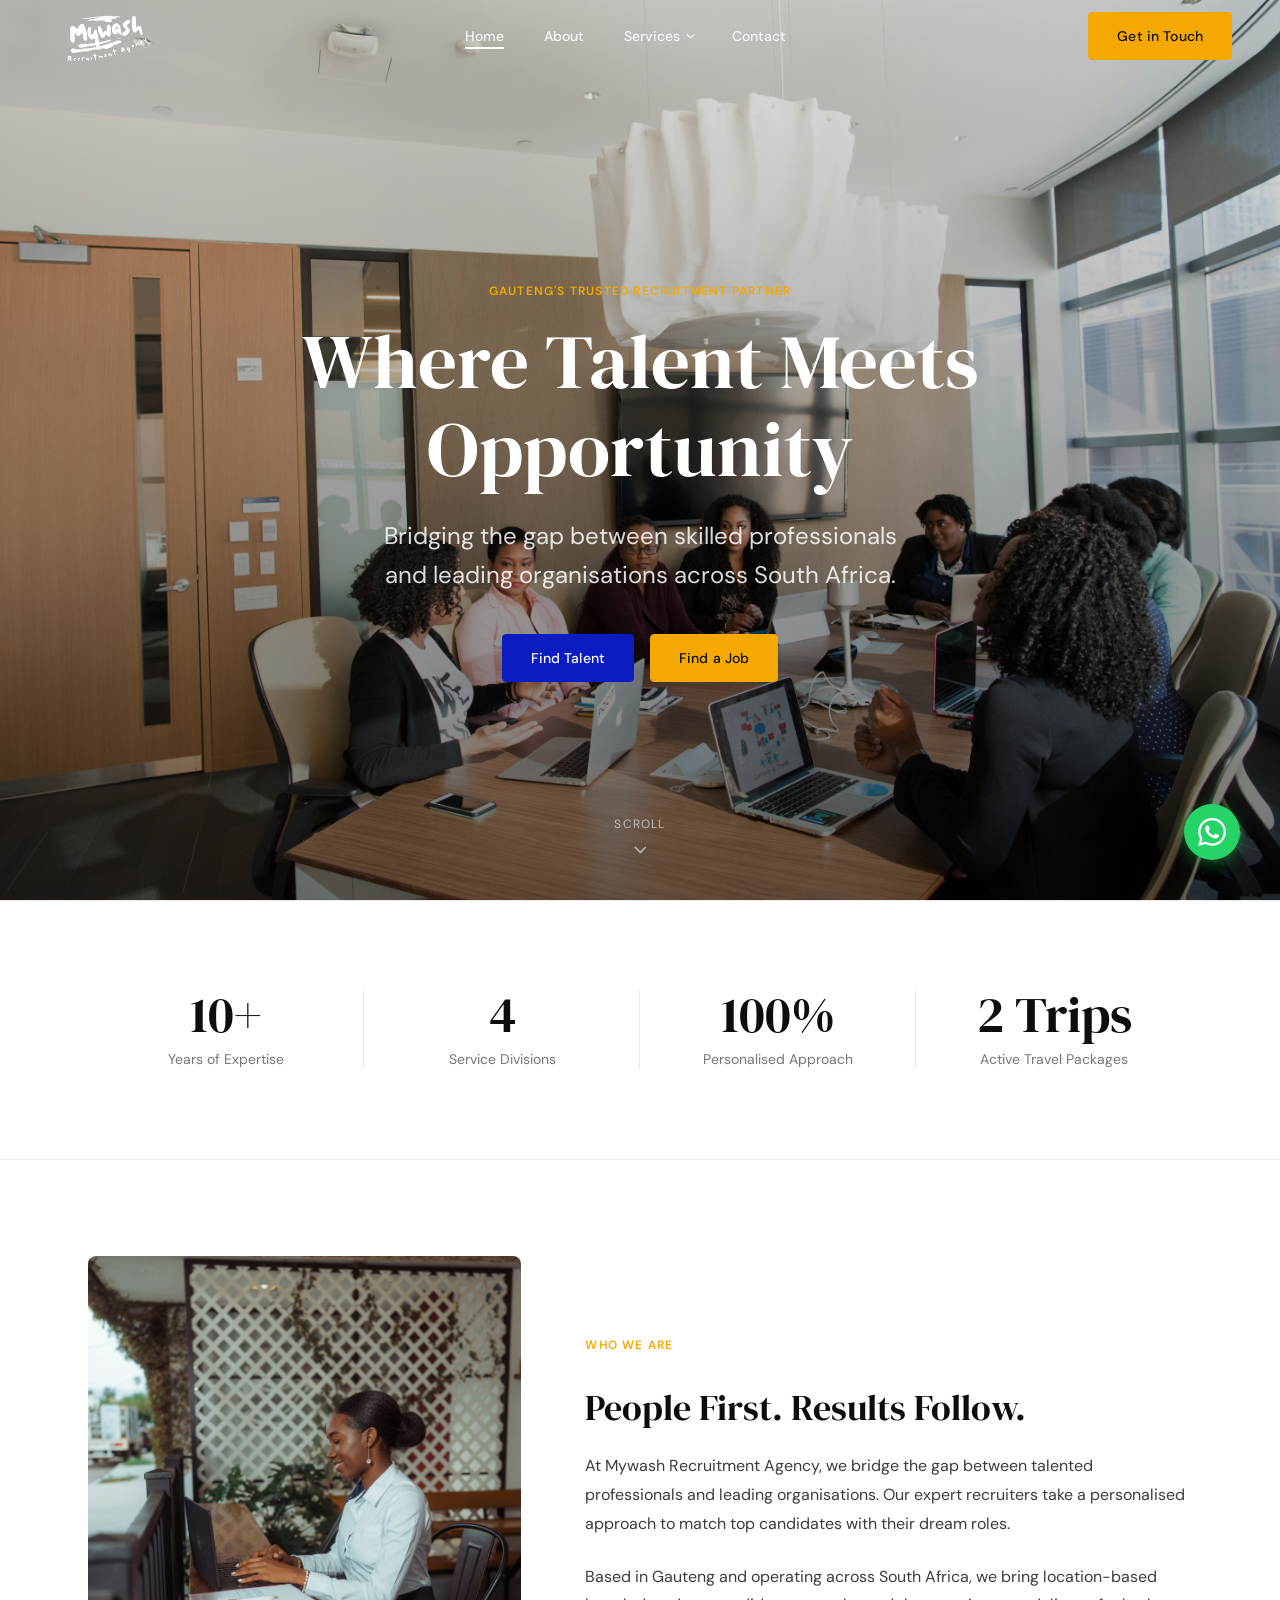
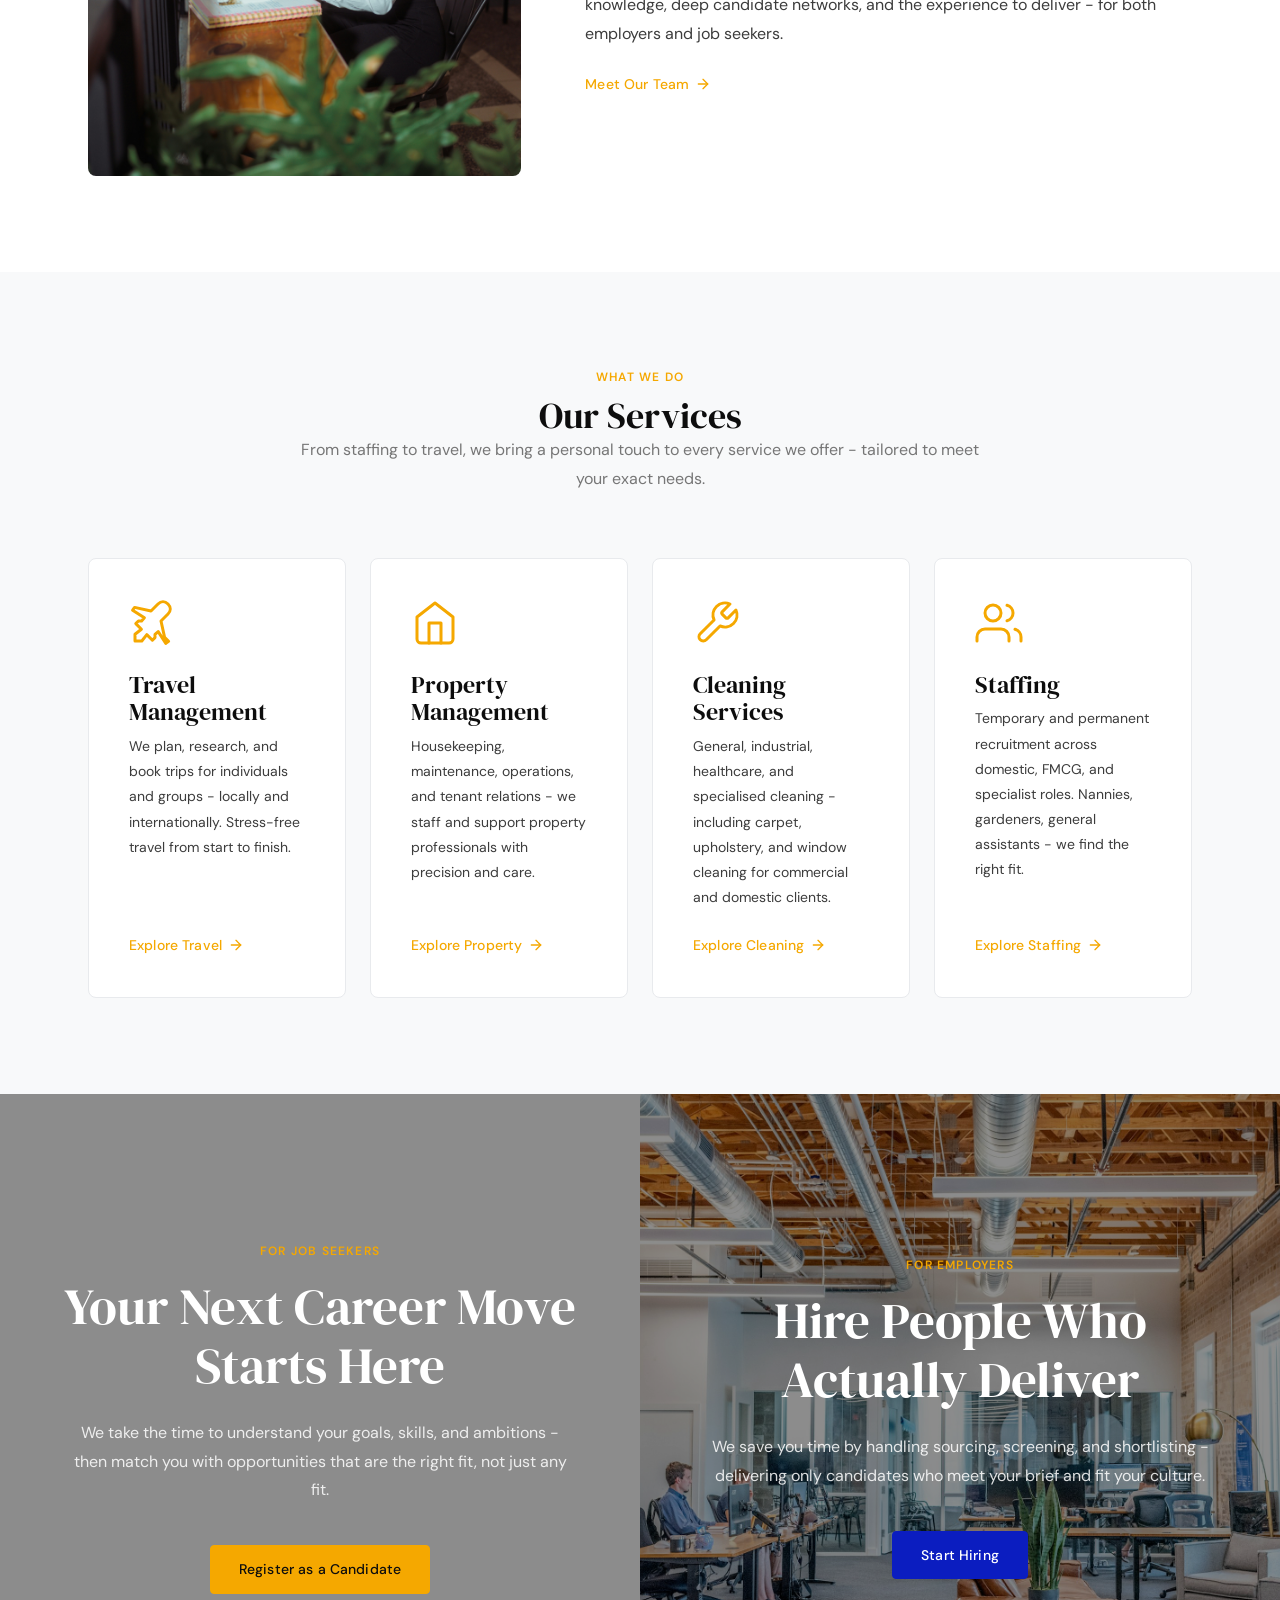
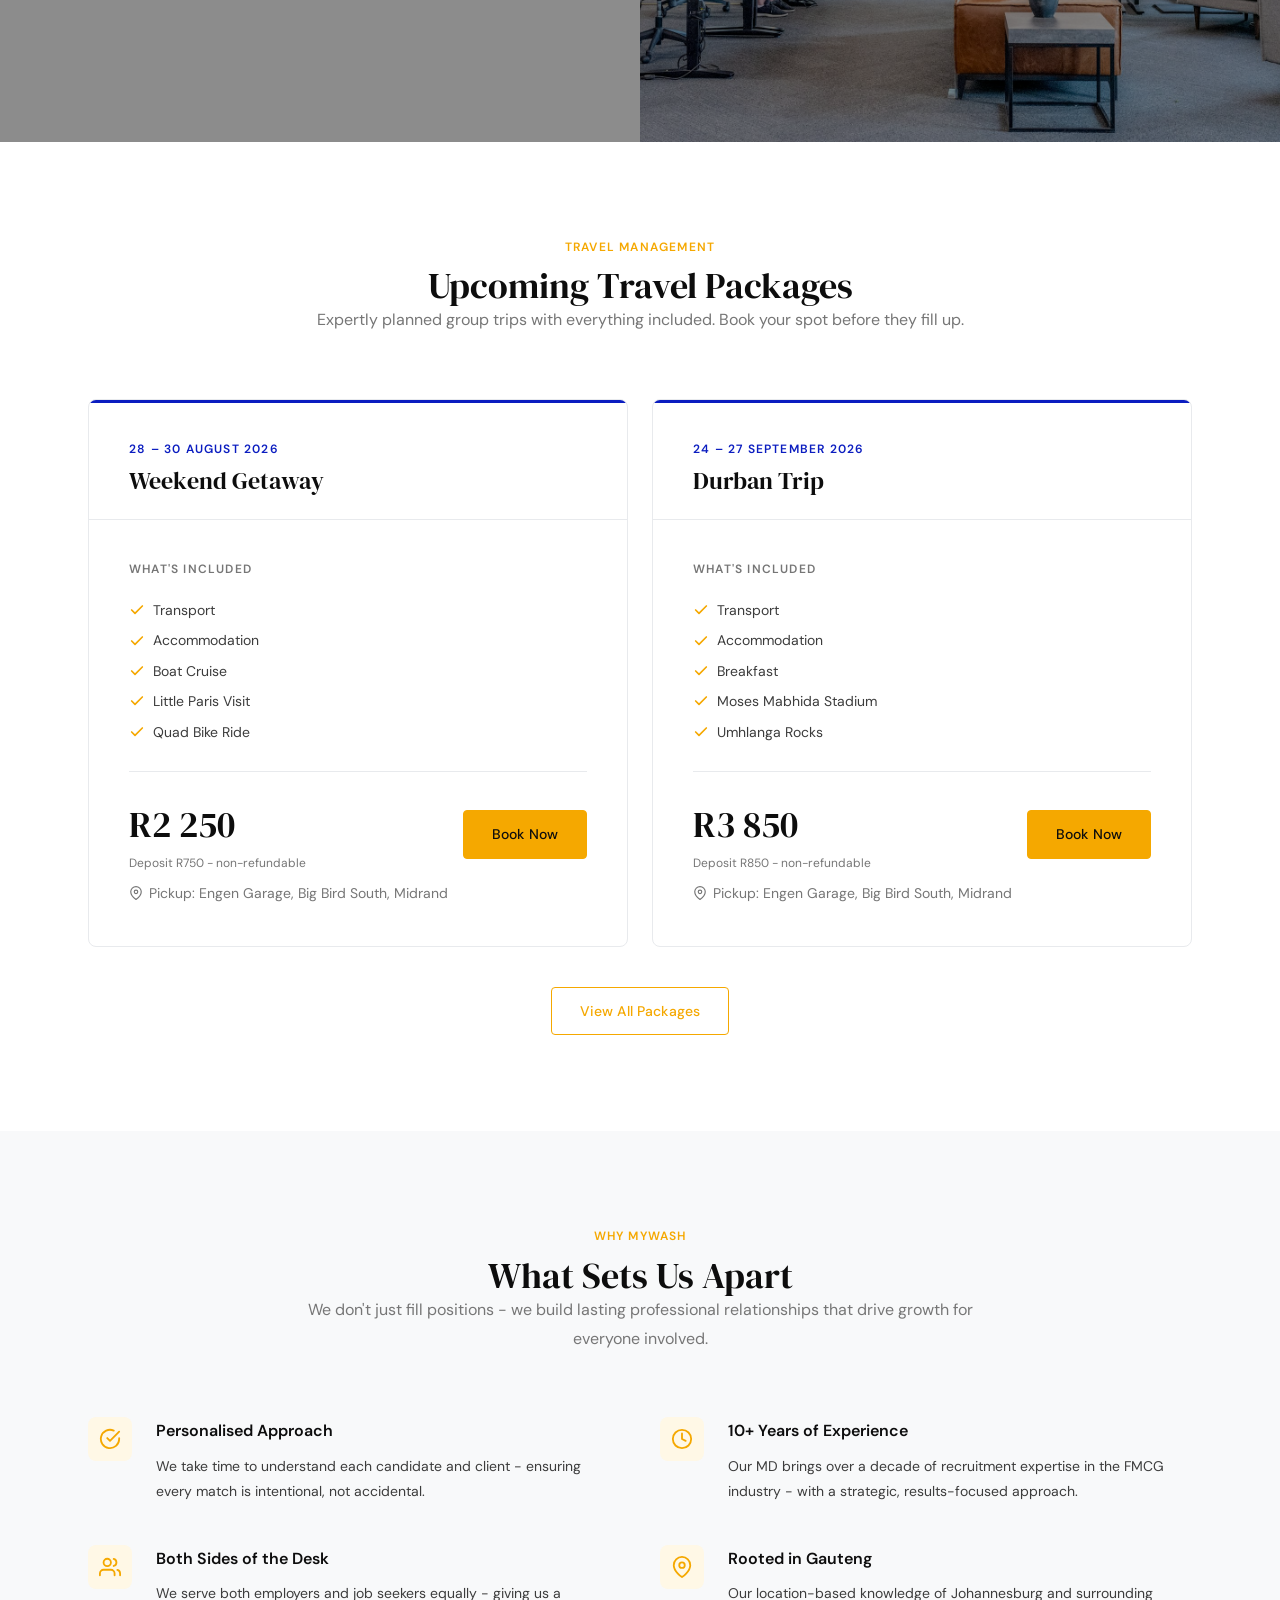
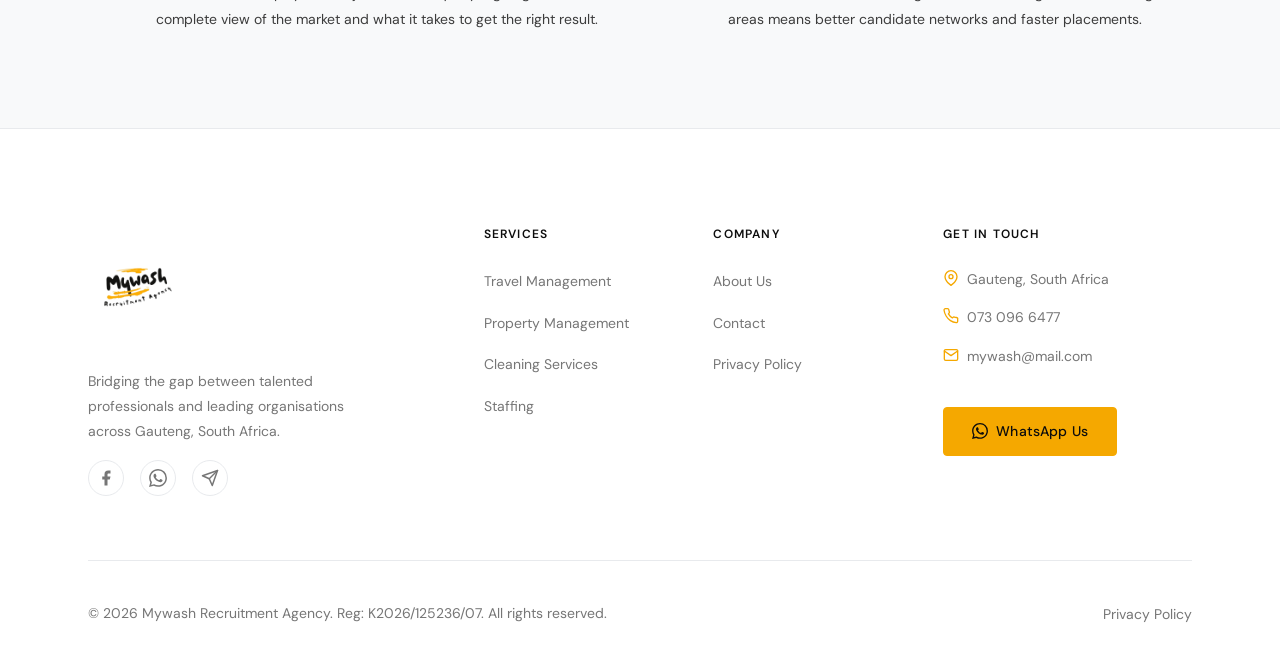
==== index.html @ 13ed420f "Implemented the selective CTA cleanup. Removed the large pre-footer cta-banner sections from:  index" ====
<!DOCTYPE html>
<html lang="en">
<head>
  <meta charset="UTF-8" />
  <meta name="viewport" content="width=device-width, initial-scale=1.0" />

  <!-- Primary SEO -->
  <title>Mywash Recruitment Agency - Staffing Specialists in Gauteng</title>
  <meta name="description" content="Mywash Recruitment Agency connects top talent with leading organisations across Gauteng. Staffing, cleaning, property management & travel services. Get in touch today." />
  <link rel="canonical" href="https://www.mywashrecruitment.co.za/" />
  <meta name="robots" content="index, follow" />

  <!-- Open Graph -->
  <meta property="og:type"         content="website" />
  <meta property="og:title"        content="Mywash Recruitment Agency - Staffing & Recruitment in Gauteng" />
  <meta property="og:description"  content="Connecting top talent with leading organisations across Gauteng. Temporary & permanent recruitment, cleaning, property management and travel services." />
  <meta property="og:url"          content="https://www.mywashrecruitment.co.za/" />
  <meta property="og:image"        content="https://www.mywashrecruitment.co.za/images/og/home-og.jpg" />
  <meta property="og:image:width"  content="1200" />
  <meta property="og:image:height" content="630" />
  <meta property="og:site_name"    content="Mywash Recruitment Agency" />

  <!-- Twitter/X Card -->
  <meta name="twitter:card"        content="summary_large_image" />
  <meta name="twitter:title"       content="Mywash Recruitment Agency - Staffing & Recruitment in Gauteng" />
  <meta name="twitter:description" content="Connecting top talent with leading organisations across Gauteng." />
  <meta name="twitter:image"       content="https://www.mywashrecruitment.co.za/images/og/home-og.jpg" />

  <!-- Preconnect -->
  <link rel="preconnect" href="https://fonts.googleapis.com" />
  <link rel="preconnect" href="https://fonts.gstatic.com" crossorigin />

  <!-- Fonts -->
  <link href="https://fonts.googleapis.com/css2?family=DM+Serif+Display&family=DM+Sans:wght@400;500;600&display=swap" rel="stylesheet" />

  <!-- Favicon -->
  <link rel="icon" type="image/png" href="/images/logo.png" />
  <link rel="apple-touch-icon" href="/images/logo.png" sizes="180x180" />
  <link rel="manifest" href="/site.webmanifest" />
  <meta name="theme-color" content="#F5A800" />

  <!-- Structured Data: Organization -->
  <script type="application/ld+json">
  {
    "@context": "https://schema.org",
    "@type": "Organization",
    "name": "Mywash Recruitment Agency",
    "url": "https://www.mywashrecruitment.co.za",
    "logo": "https://www.mywashrecruitment.co.za/images/logo.png",
    "description": "Mywash Recruitment Agency bridges the gap between talented professionals and leading organisations in Gauteng, South Africa.",
    "address": {
      "@type": "PostalAddress",
      "addressRegion": "Gauteng",
      "addressCountry": "ZA"
    },
    "contactPoint": {
      "@type": "ContactPoint",
      "contactType": "customer service",
      "telephone": "+27730966477",
      "email": "mywash@mail.com",
      "availableLanguage": "English"
    },
    "areaServed": "Gauteng, South Africa",
    "foundingDate": "2026",
    "registration": "K2026/125236/07"
  }
  </script>

  <!-- Structured Data: WebSite -->
  <script type="application/ld+json">
  {
    "@context": "https://schema.org",
    "@type": "WebSite",
    "name": "Mywash Recruitment Agency",
    "url": "https://www.mywashrecruitment.co.za"
  }
  </script>

  <!-- Stylesheet -->
  <link rel="preload" as="image" href="/images/main_hero.jpg" fetchpriority="high" />
  <link rel="stylesheet" href="/css/main.css" />
</head>

<body>

  <!-- Skip link -->
  <a href="#main-content" class="skip-link">Skip to main content</a>

  <!-- ═══════════════════════════════════════════════════════════
       NAVIGATION
  ═══════════════════════════════════════════════════════════ -->
  <header>
    <nav class="nav nav--transparent" aria-label="Main navigation">
      <div class="nav__inner">

        <!-- Logo -->
        <a href="/" class="nav__logo" aria-label="Mywash Recruitment Agency - Home">
          <img
            src="/images/logo.png"
            alt="Mywash Recruitment Agency logo"
            class="nav__logo-img"
            width="382" height="120"
          />
        </a>

        <!-- Desktop links -->
        <ul class="nav__links" role="list">
          <li><a href="/" class="nav__link is-active">Home</a></li>
          <li><a href="/about.html" class="nav__link">About</a></li>
          <li class="nav__dropdown">
            <a href="#services" class="nav__link" aria-haspopup="true">Services</a>
            <ul class="nav__dropdown-menu" role="list">
              <li><a href="/services/travel-management.html" class="nav__dropdown-item">Travel Management</a></li>
              <li><a href="/services/property-management.html" class="nav__dropdown-item">Property Management</a></li>
              <li><a href="/services/cleaning-services.html" class="nav__dropdown-item">Cleaning Services</a></li>
              <li><a href="/services/staffing.html" class="nav__dropdown-item">Staffing</a></li>
            </ul>
          </li>
          <li><a href="/contact.html" class="nav__link">Contact</a></li>
        </ul>

        <!-- Desktop CTA -->
        <a href="/contact.html" class="btn btn--primary nav__cta">Get in Touch</a>

        <!-- Hamburger -->
        <button type="button" class="nav__hamburger" aria-label="Open menu" aria-expanded="false" aria-controls="mobile-drawer">
          <span class="nav__hamburger-line"></span>
          <span class="nav__hamburger-line"></span>
          <span class="nav__hamburger-line"></span>
        </button>
      </div>
    </nav>

    <!-- Mobile drawer -->
    <div class="nav__drawer" id="mobile-drawer" role="dialog" aria-label="Mobile navigation" aria-modal="true">
      <button type="button" class="nav__drawer-close" aria-label="Close menu">
        <svg width="24" height="24" viewBox="0 0 24 24" fill="none" stroke="currentColor" stroke-width="2" stroke-linecap="round" stroke-linejoin="round" aria-hidden="true"><line x1="18" y1="6" x2="6" y2="18"/><line x1="6" y1="6" x2="18" y2="18"/></svg>
      </button>
      <nav aria-label="Mobile navigation">
        <ul class="nav__drawer-links" role="list">
          <li><a href="/" class="nav__drawer-link">Home</a></li>
          <li><a href="/about.html" class="nav__drawer-link">About</a></li>
          <li>
            <span class="nav__drawer-sublabel">Services</span>
            <a href="/services/travel-management.html" class="nav__drawer-sublink">Travel Management</a>
            <a href="/services/property-management.html" class="nav__drawer-sublink">Property Management</a>
            <a href="/services/cleaning-services.html" class="nav__drawer-sublink">Cleaning Services</a>
            <a href="/services/staffing.html" class="nav__drawer-sublink">Staffing</a>
          </li>
          <li><a href="/contact.html" class="nav__drawer-link">Contact</a></li>
        </ul>
      </nav>
      <div class="nav__drawer-cta">
        <a href="/contact.html" class="btn btn--primary">Get in Touch</a>
      </div>
    </div>
    <div class="nav__overlay" aria-hidden="true"></div>
  </header>

  <main id="main-content">

    <!-- ═══════════════════════════════════════════════════════════
         HERO
    ═══════════════════════════════════════════════════════════ -->
    <section class="hero" aria-label="Hero">
      <div class="hero__bg" style="background-image: url('/images/main_hero.jpg');" role="img" aria-label="Professionals working together in a modern office environment"></div>
      <div class="hero__content">
        <span class="label hero__label">Gauteng's Trusted Recruitment Partner</span>
        <h1 class="hero__title">Where Talent Meets Opportunity</h1>
        <p class="hero__sub">Bridging the gap between skilled professionals and leading organisations across South Africa.</p>
        <div class="hero__ctas">
          <a href="/contact.html" class="btn btn--employer">Find Talent</a>
          <a href="/contact.html" class="btn btn--primary">Find a Job</a>
        </div>
      </div>
      <div class="hero__scroll" aria-hidden="true">
        <span>Scroll</span>
        <svg class="hero__scroll-icon" width="20" height="20" viewBox="0 0 24 24" fill="none" stroke="currentColor" stroke-width="2" stroke-linecap="round" stroke-linejoin="round"><polyline points="6 9 12 15 18 9"/></svg>
      </div>
    </section>

    <!-- ═══════════════════════════════════════════════════════════
         STATS BAR
    ═══════════════════════════════════════════════════════════ -->
    <section class="stats" aria-label="Our impact in numbers">
      <div class="container">
        <div class="stats__grid">
          <div class="stats__item reveal">
            <span class="stats__number">
              <span class="stat-count" data-target="10" data-suffix="+">0</span>
            </span>
            <span class="stats__label">Years of Expertise</span>
          </div>
          <div class="stats__item reveal">
            <span class="stats__number">
              <span class="stat-count" data-target="4">0</span>
            </span>
            <span class="stats__label">Service Divisions</span>
          </div>
          <div class="stats__item reveal">
            <span class="stats__number">
              <span class="stat-count" data-target="100" data-suffix="%">0</span>
            </span>
            <span class="stats__label">Personalised Approach</span>
          </div>
          <div class="stats__item reveal">
            <span class="stats__number">
              <span class="stat-count" data-target="2" data-suffix=" Trips">0</span>
            </span>
            <span class="stats__label">Active Travel Packages</span>
          </div>
        </div>
      </div>
    </section>

    <!-- ═══════════════════════════════════════════════════════════
         ABOUT TEASER
    ═══════════════════════════════════════════════════════════ -->
    <section class="section-pad" aria-labelledby="about-teaser-heading">
      <div class="container">
        <div class="two-col">
          <div class="two-col__media reveal">
            <img
              src="/images/who_we_are.jpg"
              alt="Recruitment professional reviewing candidate profiles at a desk"
              width="800"
              height="520"
              loading="lazy"
              decoding="async"
            />
          </div>
          <div class="two-col__content reveal">
            <span class="label">Who We Are</span>
            <h2 id="about-teaser-heading">People First. Results Follow.</h2>
            <p>At Mywash Recruitment Agency, we bridge the gap between talented professionals and leading organisations. Our expert recruiters take a personalised approach to match top candidates with their dream roles.</p>
            <p>Based in Gauteng and operating across South Africa, we bring location-based knowledge, deep candidate networks, and the experience to deliver - for both employers and job seekers.</p>
            <a href="/about.html" class="btn btn--text">
              Meet Our Team
              <svg class="btn__arrow" width="16" height="16" viewBox="0 0 24 24" fill="none" stroke="currentColor" stroke-width="2" stroke-linecap="round" stroke-linejoin="round" aria-hidden="true"><line x1="5" y1="12" x2="19" y2="12"/><polyline points="12 5 19 12 12 19"/></svg>
            </a>
          </div>
        </div>
      </div>
    </section>

    <!-- ═══════════════════════════════════════════════════════════
         SERVICES
    ═══════════════════════════════════════════════════════════ -->
    <section class="section-pad bg-surface" id="services" aria-labelledby="services-heading">
      <div class="container">
        <header class="section-header reveal">
          <span class="label">What We Do</span>
          <h2 id="services-heading">Our Services</h2>
          <p class="section-header__subtitle">From staffing to travel, we bring a personal touch to every service we offer - tailored to meet your exact needs.</p>
        </header>

        <div class="services__grid reveal-stagger">

          <!-- Travel Management -->
          <article class="service-card reveal">
            <div class="service-card__icon" aria-hidden="true">
              <svg width="48" height="48" viewBox="0 0 24 24" fill="none" stroke="currentColor" stroke-width="1.5" stroke-linecap="round" stroke-linejoin="round"><path d="M17.8 19.2 16 11l3.5-3.5C21 6 21 4 19.5 2.5c-1.5-1.5-3.5-1.5-5 0L11 6 2.8 4.2l-1 1.4L7.7 9.4 6.3 11 4.7 11l-1.3 1.3 2.8 2.8L3 17.6V21h3.4l2.5-3.2 2.8 2.8L13 19.3 13 17.7l1.6-1.4 3.8 5.9 1.4-1z"/></svg>
            </div>
            <h3 class="service-card__title">Travel Management</h3>
            <p class="service-card__text">We plan, research, and book trips for individuals and groups - locally and internationally. Stress-free travel from start to finish.</p>
            <a href="/services/travel-management.html" class="btn btn--text">
              Explore Travel
              <svg class="btn__arrow" width="16" height="16" viewBox="0 0 24 24" fill="none" stroke="currentColor" stroke-width="2" stroke-linecap="round" stroke-linejoin="round" aria-hidden="true"><line x1="5" y1="12" x2="19" y2="12"/><polyline points="12 5 19 12 12 19"/></svg>
            </a>
          </article>

          <!-- Property Management -->
          <article class="service-card reveal">
            <div class="service-card__icon" aria-hidden="true">
              <svg width="48" height="48" viewBox="0 0 24 24" fill="none" stroke="currentColor" stroke-width="1.5" stroke-linecap="round" stroke-linejoin="round"><path d="M3 9l9-7 9 7v11a2 2 0 0 1-2 2H5a2 2 0 0 1-2-2z"/><polyline points="9 22 9 12 15 12 15 22"/></svg>
            </div>
            <h3 class="service-card__title">Property Management</h3>
            <p class="service-card__text">Housekeeping, maintenance, operations, and tenant relations - we staff and support property professionals with precision and care.</p>
            <a href="/services/property-management.html" class="btn btn--text">
              Explore Property
              <svg class="btn__arrow" width="16" height="16" viewBox="0 0 24 24" fill="none" stroke="currentColor" stroke-width="2" stroke-linecap="round" stroke-linejoin="round" aria-hidden="true"><line x1="5" y1="12" x2="19" y2="12"/><polyline points="12 5 19 12 12 19"/></svg>
            </a>
          </article>

          <!-- Cleaning Services -->
          <article class="service-card reveal">
            <div class="service-card__icon" aria-hidden="true">
              <svg width="48" height="48" viewBox="0 0 24 24" fill="none" stroke="currentColor" stroke-width="1.5" stroke-linecap="round" stroke-linejoin="round"><path d="M14.7 6.3a1 1 0 0 0 0 1.4l1.6 1.6a1 1 0 0 0 1.4 0l3.77-3.77a6 6 0 0 1-7.94 7.94l-6.91 6.91a2.12 2.12 0 0 1-3-3l6.91-6.91a6 6 0 0 1 7.94-7.94l-3.76 3.76z"/></svg>
            </div>
            <h3 class="service-card__title">Cleaning Services</h3>
            <p class="service-card__text">General, industrial, healthcare, and specialised cleaning - including carpet, upholstery, and window cleaning for commercial and domestic clients.</p>
            <a href="/services/cleaning-services.html" class="btn btn--text">
              Explore Cleaning
              <svg class="btn__arrow" width="16" height="16" viewBox="0 0 24 24" fill="none" stroke="currentColor" stroke-width="2" stroke-linecap="round" stroke-linejoin="round" aria-hidden="true"><line x1="5" y1="12" x2="19" y2="12"/><polyline points="12 5 19 12 12 19"/></svg>
            </a>
          </article>

          <!-- Staffing -->
          <article class="service-card reveal">
            <div class="service-card__icon" aria-hidden="true">
              <svg width="48" height="48" viewBox="0 0 24 24" fill="none" stroke="currentColor" stroke-width="1.5" stroke-linecap="round" stroke-linejoin="round"><path d="M17 21v-2a4 4 0 0 0-4-4H5a4 4 0 0 0-4 4v2"/><circle cx="9" cy="7" r="4"/><path d="M23 21v-2a4 4 0 0 0-3-3.87"/><path d="M16 3.13a4 4 0 0 1 0 7.75"/></svg>
            </div>
            <h3 class="service-card__title">Staffing</h3>
            <p class="service-card__text">Temporary and permanent recruitment across domestic, FMCG, and specialist roles. Nannies, gardeners, general assistants - we find the right fit.</p>
            <a href="/services/staffing.html" class="btn btn--text">
              Explore Staffing
              <svg class="btn__arrow" width="16" height="16" viewBox="0 0 24 24" fill="none" stroke="currentColor" stroke-width="2" stroke-linecap="round" stroke-linejoin="round" aria-hidden="true"><line x1="5" y1="12" x2="19" y2="12"/><polyline points="12 5 19 12 12 19"/></svg>
            </a>
          </article>

        </div>
      </div>
    </section>

    <!-- ═══════════════════════════════════════════════════════════
         PHOTO PANEL - For Candidates / For Clients
    ═══════════════════════════════════════════════════════════ -->
    <div class="photo-stack photo-stack--split" role="group" aria-label="Who we serve">

      <!-- Panel 1: For Candidates -->
      <section
        class="photo-panel"
        style="--panel-bg: url('/images/candidate_cta.jpg');"
        aria-labelledby="candidates-heading"
      >
        <div class="photo-panel__content">
          <span class="label photo-panel__label">For Job Seekers</span>
          <h2 id="candidates-heading" class="photo-panel__title">Your Next Career Move Starts Here</h2>
          <p class="photo-panel__text">We take the time to understand your goals, skills, and ambitions - then match you with opportunities that are the right fit, not just any fit.</p>
          <a href="/contact.html" class="btn btn--primary">Register as a Candidate</a>
        </div>
      </section>

      <!-- Panel 2: For Clients -->
      <section
        class="photo-panel"
        style="--panel-bg: url('/images/employer_cta.jpg');"
        aria-labelledby="clients-heading"
      >
        <div class="photo-panel__content">
          <span class="label photo-panel__label">For Employers</span>
          <h2 id="clients-heading" class="photo-panel__title">Hire People Who Actually Deliver</h2>
          <p class="photo-panel__text">We save you time by handling sourcing, screening, and shortlisting - delivering only candidates who meet your brief and fit your culture.</p>
          <a href="/contact.html" class="btn btn--employer">Start Hiring</a>
        </div>
      </section>

    </div>

    <!-- ═══════════════════════════════════════════════════════════
         TRAVEL PACKAGES TEASER
    ═══════════════════════════════════════════════════════════ -->
    <section class="section-pad" aria-labelledby="packages-heading">
      <div class="container">
        <header class="section-header reveal">
          <span class="label">Travel Management</span>
          <h2 id="packages-heading">Upcoming Travel Packages</h2>
          <p class="section-header__subtitle">Expertly planned group trips with everything included. Book your spot before they fill up.</p>
        </header>

        <div class="packages__grid">

          <!-- Package 1: Weekend Getaway -->
          <article class="package-card reveal">
            <div class="package-card__header">
              <span class="package-card__date">28 – 30 August 2026</span>
              <h3 class="package-card__title">Weekend Getaway</h3>
            </div>
            <div class="package-card__body">
              <div class="package-card__includes">
                <span class="package-card__includes-label">What's Included</span>
                <ul role="list">
                  <li class="package-card__item">
                    <svg class="package-card__item-icon" viewBox="0 0 24 24" fill="none" stroke="currentColor" stroke-width="2.5" stroke-linecap="round" stroke-linejoin="round" aria-hidden="true"><polyline points="20 6 9 17 4 12"/></svg>
                    Transport
                  </li>
                  <li class="package-card__item">
                    <svg class="package-card__item-icon" viewBox="0 0 24 24" fill="none" stroke="currentColor" stroke-width="2.5" stroke-linecap="round" stroke-linejoin="round" aria-hidden="true"><polyline points="20 6 9 17 4 12"/></svg>
                    Accommodation
                  </li>
                  <li class="package-card__item">
                    <svg class="package-card__item-icon" viewBox="0 0 24 24" fill="none" stroke="currentColor" stroke-width="2.5" stroke-linecap="round" stroke-linejoin="round" aria-hidden="true"><polyline points="20 6 9 17 4 12"/></svg>
                    Boat Cruise
                  </li>
                  <li class="package-card__item">
                    <svg class="package-card__item-icon" viewBox="0 0 24 24" fill="none" stroke="currentColor" stroke-width="2.5" stroke-linecap="round" stroke-linejoin="round" aria-hidden="true"><polyline points="20 6 9 17 4 12"/></svg>
                    Little Paris Visit
                  </li>
                  <li class="package-card__item">
                    <svg class="package-card__item-icon" viewBox="0 0 24 24" fill="none" stroke="currentColor" stroke-width="2.5" stroke-linecap="round" stroke-linejoin="round" aria-hidden="true"><polyline points="20 6 9 17 4 12"/></svg>
                    Quad Bike Ride
                  </li>
                </ul>
              </div>
              <div class="package-card__footer">
                <div>
                  <span class="package-card__price">R2 250</span>
                  <span class="package-card__deposit">Deposit R750 - non-refundable</span>
                </div>
                <a href="https://wa.me/27730966477?text=Hi%20Mywash%2C%20I%27d%20like%20to%20book%20the%20Weekend%20Getaway%20package%20(28-30%20Aug%202026)" class="btn btn--primary" target="_blank" rel="noopener noreferrer">Book Now</a>
              </div>
              <p class="package-card__pickup">
                <svg width="14" height="14" viewBox="0 0 24 24" fill="none" stroke="currentColor" stroke-width="2" stroke-linecap="round" stroke-linejoin="round" aria-hidden="true"><path d="M21 10c0 7-9 13-9 13s-9-6-9-13a9 9 0 0 1 18 0z"/><circle cx="12" cy="10" r="3"/></svg>
                Pickup: Engen Garage, Big Bird South, Midrand
              </p>
            </div>
          </article>

          <!-- Package 2: Durban Trip -->
          <article class="package-card reveal">
            <div class="package-card__header">
              <span class="package-card__date">24 – 27 September 2026</span>
              <h3 class="package-card__title">Durban Trip</h3>
            </div>
            <div class="package-card__body">
              <div class="package-card__includes">
                <span class="package-card__includes-label">What's Included</span>
                <ul role="list">
                  <li class="package-card__item">
                    <svg class="package-card__item-icon" viewBox="0 0 24 24" fill="none" stroke="currentColor" stroke-width="2.5" stroke-linecap="round" stroke-linejoin="round" aria-hidden="true"><polyline points="20 6 9 17 4 12"/></svg>
                    Transport
                  </li>
                  <li class="package-card__item">
                    <svg class="package-card__item-icon" viewBox="0 0 24 24" fill="none" stroke="currentColor" stroke-width="2.5" stroke-linecap="round" stroke-linejoin="round" aria-hidden="true"><polyline points="20 6 9 17 4 12"/></svg>
                    Accommodation
                  </li>
                  <li class="package-card__item">
                    <svg class="package-card__item-icon" viewBox="0 0 24 24" fill="none" stroke="currentColor" stroke-width="2.5" stroke-linecap="round" stroke-linejoin="round" aria-hidden="true"><polyline points="20 6 9 17 4 12"/></svg>
                    Breakfast
                  </li>
                  <li class="package-card__item">
                    <svg class="package-card__item-icon" viewBox="0 0 24 24" fill="none" stroke="currentColor" stroke-width="2.5" stroke-linecap="round" stroke-linejoin="round" aria-hidden="true"><polyline points="20 6 9 17 4 12"/></svg>
                    Moses Mabhida Stadium
                  </li>
                  <li class="package-card__item">
                    <svg class="package-card__item-icon" viewBox="0 0 24 24" fill="none" stroke="currentColor" stroke-width="2.5" stroke-linecap="round" stroke-linejoin="round" aria-hidden="true"><polyline points="20 6 9 17 4 12"/></svg>
                    Umhlanga Rocks
                  </li>
                </ul>
              </div>
              <div class="package-card__footer">
                <div>
                  <span class="package-card__price">R3 850</span>
                  <span class="package-card__deposit">Deposit R850 - non-refundable</span>
                </div>
                <a href="https://wa.me/27730966477?text=Hi%20Mywash%2C%20I%27d%20like%20to%20book%20the%20Durban%20Trip%20package%20(24-27%20Sep%202026)" class="btn btn--primary" target="_blank" rel="noopener noreferrer">Book Now</a>
              </div>
              <p class="package-card__pickup">
                <svg width="14" height="14" viewBox="0 0 24 24" fill="none" stroke="currentColor" stroke-width="2" stroke-linecap="round" stroke-linejoin="round" aria-hidden="true"><path d="M21 10c0 7-9 13-9 13s-9-6-9-13a9 9 0 0 1 18 0z"/><circle cx="12" cy="10" r="3"/></svg>
                Pickup: Engen Garage, Big Bird South, Midrand
              </p>
            </div>
          </article>

        </div>

        <div class="section-footer reveal">
          <a href="/services/travel-management.html" class="btn btn--ghost">View All Packages</a>
        </div>
      </div>
    </section>

    <!-- ═══════════════════════════════════════════════════════════
         WHY CHOOSE US
    ═══════════════════════════════════════════════════════════ -->
    <section class="section-pad bg-surface" aria-labelledby="why-heading">
      <div class="container">
        <header class="section-header reveal">
          <span class="label">Why Mywash</span>
          <h2 id="why-heading">What Sets Us Apart</h2>
          <p class="section-header__subtitle">We don't just fill positions - we build lasting professional relationships that drive growth for everyone involved.</p>
        </header>

        <div class="values__grid">
          <div class="value-item reveal">
            <div class="value-item__icon" aria-hidden="true">
              <svg width="22" height="22" viewBox="0 0 24 24" fill="none" stroke="currentColor" stroke-width="2" stroke-linecap="round" stroke-linejoin="round"><path d="M22 11.08V12a10 10 0 1 1-5.93-9.14"/><polyline points="22 4 12 14.01 9 11.01"/></svg>
            </div>
            <div>
              <p class="value-item__title">Personalised Approach</p>
              <p class="value-item__text">We take time to understand each candidate and client - ensuring every match is intentional, not accidental.</p>
            </div>
          </div>
          <div class="value-item reveal">
            <div class="value-item__icon" aria-hidden="true">
              <svg width="22" height="22" viewBox="0 0 24 24" fill="none" stroke="currentColor" stroke-width="2" stroke-linecap="round" stroke-linejoin="round"><circle cx="12" cy="12" r="10"/><polyline points="12 6 12 12 16 14"/></svg>
            </div>
            <div>
              <p class="value-item__title">10+ Years of Experience</p>
              <p class="value-item__text">Our MD brings over a decade of recruitment expertise in the FMCG industry - with a strategic, results-focused approach.</p>
            </div>
          </div>
          <div class="value-item reveal">
            <div class="value-item__icon" aria-hidden="true">
              <svg width="22" height="22" viewBox="0 0 24 24" fill="none" stroke="currentColor" stroke-width="2" stroke-linecap="round" stroke-linejoin="round"><path d="M17 21v-2a4 4 0 0 0-4-4H5a4 4 0 0 0-4 4v2"/><circle cx="9" cy="7" r="4"/><path d="M23 21v-2a4 4 0 0 0-3-3.87"/><path d="M16 3.13a4 4 0 0 1 0 7.75"/></svg>
            </div>
            <div>
              <p class="value-item__title">Both Sides of the Desk</p>
              <p class="value-item__text">We serve both employers and job seekers equally - giving us a complete view of the market and what it takes to get the right result.</p>
            </div>
          </div>
          <div class="value-item reveal">
            <div class="value-item__icon" aria-hidden="true">
              <svg width="22" height="22" viewBox="0 0 24 24" fill="none" stroke="currentColor" stroke-width="2" stroke-linecap="round" stroke-linejoin="round"><path d="M21 10c0 7-9 13-9 13s-9-6-9-13a9 9 0 0 1 18 0z"/><circle cx="12" cy="10" r="3"/></svg>
            </div>
            <div>
              <p class="value-item__title">Rooted in Gauteng</p>
              <p class="value-item__text">Our location-based knowledge of Johannesburg and surrounding areas means better candidate networks and faster placements.</p>
            </div>
          </div>
        </div>
      </div>
    </section>

    <!-- ═══════════════════════════════════════════════════════════
         FOOTER
    ═══════════════════════════════════════════════════════════ -->
  </main>

  <!-- ═══════════════════════════════════════════════════════════
       FOOTER
  ═══════════════════════════════════════════════════════════ -->
  <footer class="footer" aria-label="Site footer">
    <div class="container">
      <div class="footer__grid">

        <!-- Brand -->
        <div class="footer__brand">
          <img src="/images/logo.png" alt="Mywash Recruitment Agency" class="footer__logo" width="319" height="100" loading="lazy" />
          <p class="footer__tagline">Bridging the gap between talented professionals and leading organisations across Gauteng, South Africa.</p>
          <div class="footer__social" role="group" aria-label="Social media links">
            <a href="https://www.facebook.com/share/1NX3bXwiZi/" class="footer__social-link" aria-label="Facebook" target="_blank" rel="noopener noreferrer">
              <svg width="18" height="18" viewBox="0 0 24 24" fill="currentColor" aria-hidden="true"><path d="M18 2h-3a5 5 0 0 0-5 5v3H7v4h3v8h4v-8h3l1-4h-4V7a1 1 0 0 1 1-1h3z"/></svg>
            </a>
            <a href="https://wa.me/27730966477" class="footer__social-link" aria-label="WhatsApp" target="_blank" rel="noopener noreferrer">
              <svg width="18" height="18" viewBox="0 0 24 24" fill="currentColor" aria-hidden="true"><path d="M17.472 14.382c-.297-.149-1.758-.867-2.03-.967-.273-.099-.471-.148-.67.15-.197.297-.767.966-.94 1.164-.173.199-.347.223-.644.075-.297-.15-1.255-.463-2.39-1.475-.883-.788-1.48-1.761-1.653-2.059-.173-.297-.018-.458.13-.606.134-.133.298-.347.446-.52.149-.174.198-.298.298-.497.099-.198.05-.371-.025-.52-.075-.149-.669-1.612-.916-2.207-.242-.579-.487-.5-.669-.51-.173-.008-.371-.01-.57-.01-.198 0-.52.074-.792.372-.272.297-1.04 1.016-1.04 2.479 0 1.462 1.065 2.875 1.213 3.074.149.198 2.096 3.2 5.077 4.487.709.306 1.262.489 1.694.625.712.227 1.36.195 1.871.118.571-.085 1.758-.719 2.006-1.413.248-.694.248-1.289.173-1.413-.074-.124-.272-.198-.57-.347m-5.421 7.403h-.004a9.87 9.87 0 0 1-5.031-1.378l-.361-.214-3.741.982.998-3.648-.235-.374a9.86 9.86 0 0 1-1.51-5.26c.001-5.45 4.436-9.884 9.888-9.884 2.64 0 5.122 1.03 6.988 2.898a9.825 9.825 0 0 1 2.893 6.994c-.003 5.45-4.437 9.884-9.885 9.884m8.413-18.297A11.815 11.815 0 0 0 12.05 0C5.495 0 .16 5.335.157 11.892c0 2.096.547 4.142 1.588 5.945L.057 24l6.305-1.654a11.882 11.882 0 0 0 5.683 1.448h.005c6.554 0 11.89-5.335 11.893-11.893a11.821 11.821 0 0 0-3.48-8.413z"/></svg>
            </a>
            <a href="https://whatsapp.com/channel/0029Vb7r6QHEAKWMLTolqH0t" class="footer__social-link" aria-label="WhatsApp Channel" target="_blank" rel="noopener noreferrer">
              <svg width="18" height="18" viewBox="0 0 24 24" fill="none" stroke="currentColor" stroke-width="2" stroke-linecap="round" stroke-linejoin="round" aria-hidden="true"><path d="M22 2L11 13"/><path d="M22 2L15 22 11 13 2 9l20-7z"/></svg>
            </a>
          </div>
        </div>

        <!-- Services -->
        <nav aria-label="Footer services navigation">
          <span class="footer__col-title">Services</span>
          <ul class="footer__links" role="list">
            <li><a href="/services/travel-management.html" class="footer__link">Travel Management</a></li>
            <li><a href="/services/property-management.html" class="footer__link">Property Management</a></li>
            <li><a href="/services/cleaning-services.html" class="footer__link">Cleaning Services</a></li>
            <li><a href="/services/staffing.html" class="footer__link">Staffing</a></li>
          </ul>
        </nav>

        <!-- Company -->
        <nav aria-label="Footer company navigation">
          <span class="footer__col-title">Company</span>
          <ul class="footer__links" role="list">
            <li><a href="/about.html" class="footer__link">About Us</a></li>
            <li><a href="/contact.html" class="footer__link">Contact</a></li>
            <li><a href="/privacy-policy.html" class="footer__link">Privacy Policy</a></li>
          </ul>
        </nav>

        <!-- Contact -->
        <div>
          <span class="footer__col-title">Get in Touch</span>
          <address>
            <div class="footer__contact-item">
              <svg class="footer__contact-icon" viewBox="0 0 24 24" fill="none" stroke="currentColor" stroke-width="2" stroke-linecap="round" stroke-linejoin="round" aria-hidden="true"><path d="M21 10c0 7-9 13-9 13s-9-6-9-13a9 9 0 0 1 18 0z"/><circle cx="12" cy="10" r="3"/></svg>
              <span>Gauteng, South Africa</span>
            </div>
            <div class="footer__contact-item">
              <svg class="footer__contact-icon" viewBox="0 0 24 24" fill="none" stroke="currentColor" stroke-width="2" stroke-linecap="round" stroke-linejoin="round" aria-hidden="true"><path d="M22 16.92v3a2 2 0 0 1-2.18 2 19.79 19.79 0 0 1-8.63-3.07A19.5 19.5 0 0 1 4.69 12a19.79 19.79 0 0 1-3.07-8.67A2 2 0 0 1 3.77 1h3a2 2 0 0 1 2 1.72c.127.96.361 1.903.7 2.81a2 2 0 0 1-.45 2.11L8.09 8.91a16 16 0 0 0 6 6l.86-.86a2 2 0 0 1 2.11-.45c.907.339 1.85.573 2.81.7A2 2 0 0 1 22 16.92z"/></svg>
              <a href="tel:+27730966477" class="footer__link">073 096 6477</a>
            </div>
            <div class="footer__contact-item">
              <svg class="footer__contact-icon" viewBox="0 0 24 24" fill="none" stroke="currentColor" stroke-width="2" stroke-linecap="round" stroke-linejoin="round" aria-hidden="true"><path d="M4 4h16c1.1 0 2 .9 2 2v12c0 1.1-.9 2-2 2H4c-1.1 0-2-.9-2-2V6c0-1.1.9-2 2-2z"/><polyline points="22,6 12,13 2,6"/></svg>
              <a href="mailto:mywash@mail.com" class="footer__link">mywash@mail.com</a>
            </div>
          </address>
          <div class="footer__cta-wrap">
            <a href="https://wa.me/27730966477" class="btn btn--primary" target="_blank" rel="noopener noreferrer">
              <svg width="16" height="16" viewBox="0 0 24 24" fill="currentColor" aria-hidden="true"><path d="M17.472 14.382c-.297-.149-1.758-.867-2.03-.967-.273-.099-.471-.148-.67.15-.197.297-.767.966-.94 1.164-.173.199-.347.223-.644.075-.297-.15-1.255-.463-2.39-1.475-.883-.788-1.48-1.761-1.653-2.059-.173-.297-.018-.458.13-.606.134-.133.298-.347.446-.52.149-.174.198-.298.298-.497.099-.198.05-.371-.025-.52-.075-.149-.669-1.612-.916-2.207-.242-.579-.487-.5-.669-.51-.173-.008-.371-.01-.57-.01-.198 0-.52.074-.792.372-.272.297-1.04 1.016-1.04 2.479 0 1.462 1.065 2.875 1.213 3.074.149.198 2.096 3.2 5.077 4.487.709.306 1.262.489 1.694.625.712.227 1.36.195 1.871.118.571-.085 1.758-.719 2.006-1.413.248-.694.248-1.289.173-1.413-.074-.124-.272-.198-.57-.347m-5.421 7.403h-.004a9.87 9.87 0 0 1-5.031-1.378l-.361-.214-3.741.982.998-3.648-.235-.374a9.86 9.86 0 0 1-1.51-5.26c.001-5.45 4.436-9.884 9.888-9.884 2.64 0 5.122 1.03 6.988 2.898a9.825 9.825 0 0 1 2.893 6.994c-.003 5.45-4.437 9.884-9.885 9.884m8.413-18.297A11.815 11.815 0 0 0 12.05 0C5.495 0 .16 5.335.157 11.892c0 2.096.547 4.142 1.588 5.945L.057 24l6.305-1.654a11.882 11.882 0 0 0 5.683 1.448h.005c6.554 0 11.89-5.335 11.893-11.893a11.821 11.821 0 0 0-3.48-8.413z"/></svg>
              WhatsApp Us
            </a>
          </div>
        </div>

      </div>

      <div class="footer__bottom">
        <p class="footer__copy">&copy; <span class="js-year"></span> Mywash Recruitment Agency. Reg: K2026/125236/07. All rights reserved.</p>
        <nav class="footer__legal-links" aria-label="Legal links">
          <a href="/privacy-policy.html" class="footer__legal-link">Privacy Policy</a>
        </nav>
      </div>
    </div>
  </footer>

  <!-- WhatsApp Floating Button -->
  <a
    href="https://wa.me/27730966477"
    class="whatsapp-float"
    aria-label="Chat with us on WhatsApp"
    target="_blank"
    rel="noopener noreferrer"
  >
    <svg viewBox="0 0 24 24" fill="currentColor" aria-hidden="true"><path d="M17.472 14.382c-.297-.149-1.758-.867-2.03-.967-.273-.099-.471-.148-.67.15-.197.297-.767.966-.94 1.164-.173.199-.347.223-.644.075-.297-.15-1.255-.463-2.39-1.475-.883-.788-1.48-1.761-1.653-2.059-.173-.297-.018-.458.13-.606.134-.133.298-.347.446-.52.149-.174.198-.298.298-.497.099-.198.05-.371-.025-.52-.075-.149-.669-1.612-.916-2.207-.242-.579-.487-.5-.669-.51-.173-.008-.371-.01-.57-.01-.198 0-.52.074-.792.372-.272.297-1.04 1.016-1.04 2.479 0 1.462 1.065 2.875 1.213 3.074.149.198 2.096 3.2 5.077 4.487.709.306 1.262.489 1.694.625.712.227 1.36.195 1.871.118.571-.085 1.758-.719 2.006-1.413.248-.694.248-1.289.173-1.413-.074-.124-.272-.198-.57-.347m-5.421 7.403h-.004a9.87 9.87 0 0 1-5.031-1.378l-.361-.214-3.741.982.998-3.648-.235-.374a9.86 9.86 0 0 1-1.51-5.26c.001-5.45 4.436-9.884 9.888-9.884 2.64 0 5.122 1.03 6.988 2.898a9.825 9.825 0 0 1 2.893 6.994c-.003 5.45-4.437 9.884-9.885 9.884m8.413-18.297A11.815 11.815 0 0 0 12.05 0C5.495 0 .16 5.335.157 11.892c0 2.096.547 4.142 1.588 5.945L.057 24l6.305-1.654a11.882 11.882 0 0 0 5.683 1.448h.005c6.554 0 11.89-5.335 11.893-11.893a11.821 11.821 0 0 0-3.48-8.413z"/></svg>
  </a>

  <script src="/js/main.js" defer></script>

</body>
</html>
---- css/main.css ----
/* ==========================================================================
   MYWASH RECRUITMENT AGENCY - MAIN STYLESHEET
   Design system: Clean. Credible. Calm.
   Author: Sthembiso Ndlovu
   ========================================================================== */

/* ==========================================================================
   1. CSS CUSTOM PROPERTIES (DESIGN TOKENS)
   ========================================================================== */

:root {
  /* --- Brand Colors --- */
  --color-primary:       #F5A800;   /* yellow - CTAs, active states, accents */
  --color-primary-hover: #D48F00;   /* darker yellow - button hover */
  --color-primary-light: #FFF8E6;   /* pale yellow - hover bg, tag bg, focus halo */
  --color-secondary:     rgb(11, 29, 192);   /* deep navy - CTA banner bg, minimal accents */

  /* --- Neutral Foundation --- */
  --color-white:         #FFFFFF;   /* dominant background - 80%+ of all surfaces */
  --color-surface:       #F8F9FA;   /* subtle section differentiation only */
  --color-border:        #E8EAED;   /* dividers, card borders */
  --color-text-primary:  #0D0D0D;   /* headings */
  --color-text-body:     #3C3C3C;   /* body copy */
  --color-text-muted:    #767676;   /* captions, metadata */

  /* --- Typography --- */
  --font-display: 'DM Serif Display', Georgia, serif;
  --font-body:    'DM Sans', system-ui, sans-serif;

  /* --- Type Scale --- */
  --text-hero:   clamp(3rem, 6vw, 5rem);
  --text-h1:     clamp(2rem, 4vw, 3.25rem);
  --text-h2:     clamp(1.5rem, 3vw, 2.25rem);
  --text-h3:     clamp(1.125rem, 2vw, 1.5rem);
  --text-body:   1rem;
  --text-small:  0.875rem;
  --text-label:  0.75rem;

  /* --- Leading & Tracking --- */
  --leading-tight:  1.15;
  --leading-normal: 1.6;
  --leading-loose:  1.8;
  --tracking-label: 0.1em;

  /* --- Spacing Scale --- */
  --space-xs:  0.5rem;
  --space-sm:  1rem;
  --space-md:  1.5rem;
  --space-lg:  2.5rem;
  --space-xl:  4rem;
  --space-2xl: 6rem;
  --space-3xl: 10rem;

  /* --- Layout --- */
  --container-max:  1200px;
  --container-wide: 1440px;
  --gutter:         clamp(1.5rem, 4vw, 3rem);

  /* --- Borders & Radius --- */
  --radius-btn:  4px;
  --radius-card: 8px;

  /* --- Transitions --- */
  --ease-out:     cubic-bezier(0.25, 0.1, 0.25, 1);
  --ease-in-out:  cubic-bezier(0.4, 0, 0.6, 1);

  /* --- Z-Index Stack --- */
  --z-base:    1;
  --z-nav:     10;
  --z-dropdown:20;
  --z-drawer:  50;
  --z-modal:   100;
}

/* ==========================================================================
   2. RESET & BASE
   ========================================================================== */

*,
*::before,
*::after {
  box-sizing: border-box;
  margin: 0;
  padding: 0;
}

html {
  font-size: 16px;
  scroll-behavior: smooth;
  -webkit-text-size-adjust: 100%;
}

body {
  font-family: var(--font-body);
  font-size: var(--text-body);
  line-height: var(--leading-normal);
  color: var(--color-text-body);
  background-color: var(--color-white);
  overflow-x: hidden;
  -webkit-font-smoothing: antialiased;
  -moz-osx-font-smoothing: grayscale;
}

img, video {
  max-width: 100%;
  display: block;
}

a {
  color: inherit;
  text-decoration: none;
}

ul, ol {
  list-style: none;
}

button {
  cursor: pointer;
  border: none;
  background: none;
  font-family: var(--font-body);
}

/* ==========================================================================
   3. ACCESSIBILITY
   ========================================================================== */

/* Skip link */
.skip-link {
  position: absolute;
  top: -100%;
  left: var(--space-sm);
  background: var(--color-secondary);
  color: var(--color-white);
  padding: 0.5rem 1rem;
  border-radius: var(--radius-btn);
  font-size: var(--text-small);
  font-weight: 500;
  z-index: 9999;
  transition: top 0.2s ease;
}

.skip-link:focus {
  top: var(--space-sm);
}

/* Focus rings - keyboard users only */
:focus-visible {
  outline: 2px solid var(--color-primary);
  outline-offset: 3px;
}

/* Reduced motion */
@media (prefers-reduced-motion: reduce) {
  *, *::before, *::after {
    animation-duration: 0.01ms !important;
    transition-duration: 0.01ms !important;
    scroll-behavior: auto !important;
  }
}

/* ==========================================================================
   4. TYPOGRAPHY
   ========================================================================== */

h1, h2, h3, h4 {
  font-family: var(--font-display);
  color: var(--color-text-primary);
  line-height: var(--leading-tight);
  font-weight: 400; /* DM Serif Display looks best at regular weight */
}

h1 { font-size: var(--text-h1); }
h2 { font-size: var(--text-h2); }
h3 { font-size: var(--text-h3); }

p {
  line-height: var(--leading-loose);
  color: var(--color-text-body);
}

/* Eyebrow labels */
.label {
  font-family: var(--font-body);
  font-size: var(--text-label);
  font-weight: 600;
  letter-spacing: var(--tracking-label);
  text-transform: uppercase;
  color: var(--color-primary);
  margin-bottom: var(--space-xs);
  display: block;
}

/* ==========================================================================
   5. LAYOUT UTILITIES
   ========================================================================== */

.container {
  max-width: var(--container-max);
  margin: 0 auto;
  padding: 0 var(--gutter);
}

.container--wide {
  max-width: var(--container-wide);
  margin: 0 auto;
  padding: 0 var(--gutter);
}

.section-pad {
  padding: var(--space-2xl) 0;
}

.section-pad--lg {
  padding: var(--space-3xl) 0;
}

/* Section header */
.section-header {
  text-align: center;
  max-width: 680px;
  margin: 0 auto var(--space-xl);
}

.section-header__title {
  margin-bottom: var(--space-sm);
}

.section-header__subtitle {
  font-size: var(--text-body);
  color: var(--color-text-muted);
  line-height: var(--leading-loose);
}

.section-footer {
  display: flex;
  flex-wrap: wrap;
  justify-content: center;
  gap: var(--space-sm);
  margin-top: var(--space-lg);
  text-align: center;
}

/* Surface variation */
.bg-surface {
  background-color: var(--color-surface);
}

.bg-white {
  background-color: var(--color-white);
}

/* ==========================================================================
   6. BUTTONS
   ========================================================================== */

.btn {
  display: inline-flex;
  align-items: center;
  gap: 0.5rem;
  padding: 0.75rem 1.75rem;
  font-family: var(--font-body);
  font-size: var(--text-small);
  font-weight: 500;
  border-radius: var(--radius-btn);
  transition: background-color 0.25s var(--ease-out),
              border-color 0.25s var(--ease-out),
              transform 0.2s var(--ease-out);
  white-space: nowrap;
  letter-spacing: 0.01em;
  cursor: pointer;
  text-decoration: none;
}

/* Primary button */
.btn--primary {
  background-color: var(--color-primary);
  color: var(--color-text-primary);
  border: 1.5px solid var(--color-primary);
}

.btn--primary:hover {
  background-color: var(--color-primary-hover);
  border-color: var(--color-primary-hover);
  transform: translateY(-1px);
}

/* Ghost button (on white bg) */
.btn--ghost {
  background-color: transparent;
  color: var(--color-primary);
  border: 1.5px solid var(--color-primary);
}

.btn--ghost:hover {
  background-color: var(--color-primary-light);
}

/* Ghost-white (on dark/image backgrounds) */
.btn--ghost-white {
  background-color: transparent;
  color: var(--color-white);
  border: 1.5px solid var(--color-white);
}

.btn--ghost-white:hover {
  background-color: rgba(255, 255, 255, 0.15);
}

.btn--employer {
  background-color: var(--color-secondary);
  color: var(--color-white);
  border: 1.5px solid var(--color-secondary);
}

.btn--employer:hover {
  background-color: #07147A;
  border-color: #07147A;
  transform: translateY(-1px);
}

/* Text link with arrow */
.btn--text {
  padding: 0;
  background: none;
  border: none;
  color: var(--color-primary);
  font-size: var(--text-small);
  font-weight: 500;
  display: inline-flex;
  align-items: center;
  gap: 0.375rem;
}

.btn--text .btn__arrow {
  transition: transform 0.2s var(--ease-out);
}

.btn--text:hover .btn__arrow {
  transform: translateX(4px);
}

.btn--text:hover {
  text-decoration: underline;
}

/* ==========================================================================
   7. NAVIGATION
   ========================================================================== */

.nav {
  position: fixed;
  top: 0;
  left: 0;
  right: 0;
  z-index: var(--z-nav);
  transition: background-color 0.35s var(--ease-out),
              backdrop-filter 0.35s var(--ease-out),
              border-color 0.35s var(--ease-out),
              box-shadow 0.35s var(--ease-out);
  border-bottom: 1px solid transparent;
}

/* Transparent state - over hero */
.nav--transparent {
  background-color: transparent;
}

/* Scrolled state */
.nav--scrolled {
  background-color: rgba(255, 255, 255, 0.95);
  backdrop-filter: blur(12px);
  -webkit-backdrop-filter: blur(12px);
  border-bottom-color: var(--color-border);
}

.nav__inner {
  display: flex;
  align-items: center;
  justify-content: space-between;
  height: 72px;
  padding: 0 var(--gutter);
  max-width: var(--container-wide);
  margin: 0 auto;
}

/* Logo */
.nav__logo {
  display: flex;
  align-items: center;
  flex-shrink: 0;
}

.nav__logo-img {
  height: 144px;
  width: auto;
  transition: filter 0.35s var(--ease-out);
}

/* Logo on dark (transparent nav over hero) */
.nav--transparent .nav__logo-img {
  filter: brightness(0) invert(1);
}

.nav--scrolled .nav__logo-img {
  filter: none;
}

/* Desktop nav links */
.nav__links {
  display: none;
  align-items: center;
  gap: var(--space-lg);
}

.nav__link {
  font-size: var(--text-small);
  font-weight: 500;
  color: var(--color-text-primary);
  transition: color 0.2s ease;
  position: relative;
}

.nav__link::after {
  content: '';
  position: absolute;
  bottom: -4px;
  left: 0;
  width: 0;
  height: 2px;
  background-color: var(--color-primary);
  transition: width 0.25s var(--ease-out);
}

.nav__link:hover::after,
.nav__link.is-active::after {
  width: 100%;
}

/* Nav link color on transparent nav */
.nav--transparent .nav__link {
  color: rgba(255, 255, 255, 0.9);
}

.nav--transparent .nav__link::after {
  background-color: var(--color-white);
}

/* Services dropdown */
.nav__dropdown {
  position: relative;
}

.nav__dropdown > .nav__link {
  display: inline-flex;
  align-items: center;
  gap: 0.35rem;
}

.nav__dropdown > .nav__link::before {
  content: '';
  order: 2;
  width: 0.4rem;
  height: 0.4rem;
  border-right: 1.5px solid currentColor;
  border-bottom: 1.5px solid currentColor;
  transform: rotate(45deg) translateY(-2px);
  transition: transform 0.2s var(--ease-out);
}

.nav__dropdown.is-open > .nav__link::before,
.nav__dropdown:hover > .nav__link::before,
.nav__dropdown:focus-within > .nav__link::before {
  transform: rotate(225deg) translate(-2px, -1px);
}

.nav__dropdown-menu {
  display: none;
  position: absolute;
  top: 100%;
  left: 50%;
  transform: translateX(-50%);
  background: var(--color-white);
  border: 1px solid var(--color-border);
  border-radius: var(--radius-card);
  min-width: 220px;
  padding: var(--space-xs) 0;
  box-shadow: 0 8px 24px rgba(0, 0, 0, 0.08);
  z-index: var(--z-dropdown);
}

.nav__dropdown:hover .nav__dropdown-menu,
.nav__dropdown:focus-within .nav__dropdown-menu,
.nav__dropdown.is-open .nav__dropdown-menu {
  display: block;
}

.nav__dropdown-item {
  display: block;
  padding: 0.625rem var(--space-md);
  font-size: var(--text-small);
  font-weight: 400;
  color: var(--color-text-body);
  transition: background-color 0.15s ease, color 0.15s ease;
}

.nav__dropdown-item:hover {
  background-color: var(--color-primary-light);
  color: var(--color-text-primary);
}

/* Nav CTA button */
.nav__cta {
  display: none;
}

/* Hamburger - mobile only */
.nav__hamburger {
  display: flex;
  flex-direction: column;
  justify-content: center;
  gap: 5px;
  width: 44px;
  height: 44px;
  padding: 8px;
  cursor: pointer;
  background: none;
  border: none;
  z-index: var(--z-drawer);
  aria-label: "Open menu";
}

.nav__hamburger-line {
  display: block;
  width: 22px;
  height: 2px;
  background-color: var(--color-text-primary);
  border-radius: 2px;
  transition: transform 0.3s var(--ease-out), opacity 0.3s var(--ease-out);
}

/* Hamburger line color on transparent nav */
.nav--transparent .nav__hamburger-line {
  background-color: var(--color-white);
}

/* Hamburger open state */
.nav__hamburger.is-open .nav__hamburger-line:nth-child(1) {
  transform: translateY(7px) rotate(45deg);
}

.nav__hamburger.is-open .nav__hamburger-line:nth-child(2) {
  opacity: 0;
}

.nav__hamburger.is-open .nav__hamburger-line:nth-child(3) {
  transform: translateY(-7px) rotate(-45deg);
}

/* Mobile drawer */
.nav__drawer {
  position: fixed;
  top: 0;
  right: 0;
  width: 100%;
  max-width: 360px;
  height: 100%;
  background-color: var(--color-white);
  z-index: var(--z-drawer);
  transform: translateX(100%);
  transition: transform 0.3s var(--ease-out);
  display: flex;
  flex-direction: column;
  padding: var(--space-xl) var(--space-lg);
  overflow-y: auto;
}

.nav__drawer.is-open {
  transform: translateX(0);
}

.nav__drawer-close {
  position: absolute;
  top: var(--space-md);
  right: var(--space-md);
  width: 44px;
  height: 44px;
  display: flex;
  align-items: center;
  justify-content: center;
  color: var(--color-text-primary);
}

.nav__drawer-links {
  margin-top: var(--space-xl);
  display: flex;
  flex-direction: column;
  gap: var(--space-sm);
}

.nav__drawer-link {
  font-size: 1.125rem;
  font-weight: 500;
  color: var(--color-text-primary);
  padding: var(--space-xs) 0;
  border-bottom: 1px solid var(--color-border);
  display: block;
  transition: color 0.2s ease;
}

.nav__drawer-link:hover {
  color: var(--color-primary);
}

.nav__drawer-sublabel {
  font-size: var(--text-label);
  font-weight: 600;
  letter-spacing: var(--tracking-label);
  text-transform: uppercase;
  color: var(--color-text-muted);
  margin-top: var(--space-md);
  margin-bottom: var(--space-xs);
  display: block;
}

.nav__drawer-sublink {
  font-size: var(--text-small);
  color: var(--color-text-body);
  padding: 0.375rem 0;
  display: block;
  transition: color 0.2s ease;
}

.nav__drawer-sublink:hover {
  color: var(--color-primary);
}

.nav__drawer-cta {
  margin-top: auto;
  padding-top: var(--space-lg);
}

.nav__drawer-cta .btn {
  width: 100%;
  justify-content: center;
}

/* Drawer overlay */
.nav__overlay {
  position: fixed;
  inset: 0;
  background-color: rgba(0, 0, 0, 0.4);
  z-index: calc(var(--z-drawer) - 1);
  opacity: 0;
  pointer-events: none;
  transition: opacity 0.3s var(--ease-out);
}

.nav__overlay.is-open {
  opacity: 1;
  pointer-events: all;
}

/* Desktop nav - show links and CTA */
@media (min-width: 1024px) {
  .nav__links {
    display: flex;
  }

  .nav__cta {
    display: inline-flex;
  }

  .nav__hamburger {
    display: none;
  }
}

/* ==========================================================================
   8. HERO SECTION
   ========================================================================== */

.hero {
  position: relative;
  min-height: 100dvh;
  display: flex;
  align-items: center;
  overflow: hidden;
}

.hero__bg {
  position: absolute;
  inset: 0;
  background-size: cover;
  background-position: center top;
  z-index: 0;
}

/* Dark gradient overlay for text legibility */
.hero__bg::after {
  content: '';
  position: absolute;
  inset: 0;
  background: linear-gradient(to bottom, rgba(0,0,0,0.1), rgba(0,0,0,0.55));
}

.hero__content {
  position: relative;
  z-index: 1;
  width: 100%;
  padding: var(--space-3xl) var(--gutter) var(--space-2xl);
  max-width: var(--container-max);
  margin: 0 auto;
  text-align: center;
}

.hero__label {
  color: var(--color-primary);
  margin-bottom: var(--space-sm);
}

.hero__title {
  font-size: var(--text-h1);
  color: var(--color-white);
  margin-bottom: var(--space-md);
  max-width: 760px;
  margin-left: auto;
  margin-right: auto;
}

.hero__sub {
  font-size: var(--text-h3);
  color: rgba(255, 255, 255, 0.85);
  margin-bottom: var(--space-lg);
  max-width: 560px;
  margin-left: auto;
  margin-right: auto;
  line-height: var(--leading-normal);
}

.hero__ctas {
  display: flex;
  flex-direction: column;
  gap: var(--space-sm);
  align-items: center;
}

/* Scroll indicator */
.hero__scroll {
  position: absolute;
  bottom: var(--space-lg);
  left: 50%;
  transform: translateX(-50%);
  z-index: 1;
  display: flex;
  flex-direction: column;
  align-items: center;
  gap: 0.375rem;
  color: rgba(255,255,255,0.6);
  font-size: var(--text-label);
  letter-spacing: var(--tracking-label);
  text-transform: uppercase;
  opacity: 1;
  transition: opacity 0.4s ease;
}

.hero__scroll.is-hidden {
  opacity: 0;
  pointer-events: none;
}

.hero__scroll-icon {
  animation: scrollBounce 1.8s var(--ease-in-out) infinite;
}

@keyframes scrollBounce {
  0%, 100% { transform: translateY(0); }
  50%       { transform: translateY(6px); }
}

/* Page hero (inner pages - not full height) */
.page-hero {
  position: relative;
  display: flex;
  align-items: flex-end;
  min-height: 50vh;
  overflow: hidden;
  padding-bottom: var(--space-2xl);
}

.page-hero--sm {
  min-height: 35vh;
}

.page-hero--md {
  min-height: 50vh;
}

.page-hero--lg {
  min-height: 60vh;
}

.page-hero__bg {
  position: absolute;
  inset: 0;
  background-size: cover;
  background-position: center;
  z-index: 0;
}

.page-hero__bg::after {
  content: '';
  position: absolute;
  inset: 0;
  background: linear-gradient(to bottom, rgba(0,0,0,0.1), rgba(0,0,0,0.6));
}

.page-hero__content {
  position: relative;
  z-index: 1;
  padding: 0 var(--gutter);
  width: 100%;
  max-width: var(--container-max);
  margin: 0 auto;
}

.page-hero__label {
  color: var(--color-primary);
  margin-bottom: var(--space-xs);
}

.page-hero__title {
  font-size: var(--text-h1);
  color: var(--color-white);
  max-width: 720px;
}

/* White page hero (no image) */
.page-hero--white {
  background-color: var(--color-white);
  padding-top: calc(72px + var(--space-2xl));
  padding-bottom: var(--space-xl);
  min-height: auto;
}

.page-hero--white .page-hero__title {
  color: var(--color-text-primary);
}

.page-hero--white .page-hero__subtitle {
  color: var(--color-text-muted);
  font-size: var(--text-h3);
  margin-top: var(--space-sm);
  max-width: 560px;
}

@media (min-width: 1024px) {
  .hero__title {
    font-size: var(--text-hero);
  }

  .hero__ctas {
    flex-direction: row;
    justify-content: center;
  }
}

/* ==========================================================================
   9. PHOTO PANEL SECTIONS (Fixed-background crossfade)
   ========================================================================== */

.photo-stack {
  position: relative;
}

.photo-panel {
  position: relative;
  min-height: 100vh;
  display: flex;
  align-items: center;
  overflow: hidden;
}

/* Fixed pseudo-element background - the "snap" effect */
.photo-panel::before {
  content: '';
  position: fixed;
  inset: 0;
  background-image: var(--panel-bg);
  background-size: cover;
  background-position: center;
  opacity: 0;
  transition: opacity 0.7s var(--ease-out);
  z-index: -1;
}

.photo-panel.is-active::before {
  opacity: 1;
}

/* Dark overlay for text legibility */
.photo-panel::after {
  content: '';
  position: fixed;
  inset: 0;
  background: rgba(0, 0, 0, 0.45);
  opacity: 0;
  transition: opacity 0.7s ease;
  z-index: -1;
  pointer-events: none;
}

.photo-panel.is-active::after {
  opacity: 1;
}

/* Homepage split: candidate and employer CTAs side by side on larger screens */
@media (min-width: 768px) {
  .photo-stack--split {
    display: grid;
    grid-template-columns: repeat(2, minmax(0, 1fr));
  }

  .photo-stack--split .photo-panel {
    min-height: 72vh;
  }

  .photo-stack--split .photo-panel::before,
  .photo-stack--split .photo-panel::after {
    position: absolute;
    opacity: 1;
  }

  .photo-stack--split .photo-panel::before {
    z-index: 0;
  }

  .photo-stack--split .photo-panel::after {
    z-index: 0;
  }

  .photo-stack--split .photo-panel__content {
    padding-left: var(--space-xl);
    padding-right: var(--space-xl);
  }
}

/* Mobile: use static background instead of fixed (iOS fix) */
@media (max-width: 1023px) {
  .photo-panel::before {
    position: absolute;
    background-attachment: scroll;
    opacity: 1;
  }

  .photo-panel::after {
    position: absolute;
    opacity: 1;
  }

  .photo-panel.is-active::before,
  .photo-panel.is-active::after {
    opacity: 1;
  }
}

.photo-panel__content {
  position: relative;
  z-index: 1;
  padding: var(--space-2xl) var(--gutter);
  max-width: var(--container-max);
  margin: 0 auto;
  width: 100%;
  text-align: center;
}

.photo-panel__label {
  color: var(--color-primary);
  margin-bottom: var(--space-sm);
}

.photo-panel__title {
  font-size: var(--text-h1);
  color: var(--color-white);
  margin-bottom: var(--space-md);
  max-width: 600px;
  margin-left: auto;
  margin-right: auto;
}

.photo-panel__text {
  color: rgba(255, 255, 255, 0.85);
  font-size: var(--text-body);
  max-width: 500px;
  margin: 0 auto var(--space-lg);
  line-height: var(--leading-loose);
}

/* ==========================================================================
   10. STAT BAR
   ========================================================================== */

.stats {
  padding: var(--space-xl) 0;
  background-color: var(--color-white);
  border-top: 1px solid var(--color-border);
  border-bottom: 1px solid var(--color-border);
}

.stats__grid {
  display: grid;
  grid-template-columns: repeat(2, 1fr);
  gap: 0;
}

.stats__item {
  text-align: center;
  padding: var(--space-md) var(--space-sm);
  position: relative;
}

/* Vertical divider between stats */
.stats__item:not(:last-child)::after {
  content: '';
  position: absolute;
  right: 0;
  top: 20%;
  height: 60%;
  width: 1px;
  background-color: var(--color-border);
}

/* Horizontal rule between rows on mobile */
.stats__item:nth-child(odd):nth-last-child(-n+2),
.stats__item:nth-child(even):nth-last-child(-n+1) {
  /* handled by gap and natural flow */
}

.stats__number {
  font-family: var(--font-display);
  font-size: var(--text-h1);
  color: var(--color-text-primary);
  line-height: 1;
  display: block;
}

.stats__number .stat-count {
  display: inline;
}

.stats__label {
  font-size: var(--text-small);
  color: var(--color-text-muted);
  margin-top: var(--space-xs);
  display: block;
}

@media (min-width: 1024px) {
  .stats__grid {
    grid-template-columns: repeat(4, 1fr);
  }
}

/* ==========================================================================
   11. SERVICE CARDS
   ========================================================================== */

.services__grid {
  display: grid;
  grid-template-columns: 1fr;
  gap: var(--space-md);
}

.service-card {
  background-color: var(--color-white);
  border: 1px solid var(--color-border);
  border-radius: var(--radius-card);
  padding: var(--space-lg);
  transition: border-color 0.2s ease;
  display: flex;
  flex-direction: column;
}

.service-card:hover {
  border-color: var(--color-primary);
}

.service-card__icon {
  width: 48px;
  height: 48px;
  color: var(--color-primary);
  margin-bottom: var(--space-md);
  flex-shrink: 0;
}

.service-card__title {
  font-size: var(--text-h3);
  color: var(--color-text-primary);
  margin-bottom: var(--space-xs);
}

.service-card__text {
  font-size: var(--text-small);
  color: var(--color-text-body);
  line-height: var(--leading-loose);
  flex: 1;
  margin-bottom: var(--space-md);
}

@media (min-width: 768px) {
  .services__grid {
    grid-template-columns: repeat(2, 1fr);
  }
}

@media (min-width: 1024px) {
  .services__grid {
    grid-template-columns: repeat(4, 1fr);
  }

  .services__grid:has(> .service-card:nth-child(5):last-child) {
    grid-template-columns: repeat(6, 1fr);
  }

  .services__grid:has(> .service-card:nth-child(5):last-child) > .service-card {
    grid-column: span 2;
  }

  .services__grid:has(> .service-card:nth-child(5):last-child) > .service-card:nth-child(4) {
    grid-column: 2 / span 2;
  }

  .services__grid:has(> .service-card:nth-child(5):last-child) > .service-card:nth-child(5) {
    grid-column: 4 / span 2;
  }
}

/* ==========================================================================
   12. TRAVEL PACKAGE CARDS
   ========================================================================== */

.packages__grid {
  display: grid;
  grid-template-columns: 1fr;
  gap: var(--space-md);
}

.package-card {
  position: relative;
  background-color: var(--color-white);
  border: 1px solid var(--color-border);
  border-radius: var(--radius-card);
  overflow: hidden;
  transition: border-color 0.2s ease;
}

.package-card::before {
  content: "";
  position: absolute;
  inset: 0 0 auto;
  height: 3px;
  background-color: var(--color-secondary);
}

.package-card:hover {
  border-color: var(--color-primary);
}

.package-card__header {
  padding: var(--space-lg) var(--space-lg) var(--space-md);
  border-bottom: 1px solid var(--color-border);
  color: var(--color-text-primary);
}

.package-card__date {
  font-size: var(--text-label);
  font-weight: 600;
  letter-spacing: var(--tracking-label);
  text-transform: uppercase;
  color: var(--color-secondary);
  margin-bottom: var(--space-xs);
  display: block;
}

.package-card__title {
  font-size: var(--text-h3);
  color: var(--color-text-primary);
  font-family: var(--font-display);
}

.package-card__body {
  padding: var(--space-lg);
}

.package-card__includes {
  margin-bottom: var(--space-md);
}

.package-card__includes-label {
  font-size: var(--text-label);
  font-weight: 600;
  letter-spacing: var(--tracking-label);
  text-transform: uppercase;
  color: var(--color-text-muted);
  margin-bottom: var(--space-sm);
  display: block;
}

.package-card__item {
  display: flex;
  align-items: center;
  gap: var(--space-xs);
  font-size: var(--text-small);
  color: var(--color-text-body);
  padding: 0.25rem 0;
}

.package-card__item-icon {
  width: 16px;
  height: 16px;
  color: var(--color-primary);
  flex-shrink: 0;
}

.package-card__footer {
  display: flex;
  align-items: center;
  justify-content: space-between;
  flex-wrap: wrap;
  gap: var(--space-sm);
  padding-top: var(--space-md);
  border-top: 1px solid var(--color-border);
}

.package-card__price {
  font-family: var(--font-display);
  font-size: var(--text-h2);
  color: var(--color-text-primary);
}

.package-card__deposit {
  font-size: var(--text-label);
  color: var(--color-text-muted);
  display: block;
}

.package-card__pickup {
  font-size: var(--text-small);
  color: var(--color-text-muted);
  padding-top: var(--space-xs);
  display: flex;
  align-items: center;
  gap: 0.375rem;
}

@media (min-width: 768px) {
  .packages__grid {
    grid-template-columns: repeat(2, 1fr);
  }
}

/* ==========================================================================
   13. TEAM / PERSON CARDS
   ========================================================================== */

.team__grid {
  display: grid;
  grid-template-columns: 1fr;
  gap: var(--space-lg);
  justify-items: center;
}

.team-card {
  text-align: center;
  max-width: 280px;
  width: 100%;
}

.team-card__photo {
  width: 200px;
  height: 200px;
  border-radius: 50%;
  object-fit: cover;
  margin: 0 auto var(--space-md);
  border: 3px solid var(--color-border);
}

.team-card__name {
  font-size: var(--text-h3);
  color: var(--color-text-primary);
  margin-bottom: var(--space-xs);
}

.team-card__title {
  font-size: var(--text-small);
  color: var(--color-primary);
  font-weight: 500;
  margin-bottom: var(--space-sm);
}

.team-card__bio {
  font-size: var(--text-small);
  color: var(--color-text-body);
  line-height: var(--leading-loose);
}

@media (min-width: 768px) {
  .team__grid {
    grid-template-columns: repeat(2, 1fr);
    justify-items: start;
  }

  .team-card {
    text-align: left;
  }

  .team-card__photo {
    margin-left: 0;
  }
}

@media (min-width: 1024px) {
  .team__grid {
    grid-template-columns: repeat(3, 1fr);
  }
}

/* ==========================================================================
   14. TESTIMONIAL / QUOTE BLOCK
   ========================================================================== */

.testimonials {
  position: relative;
  overflow: hidden;
}

.testimonial-carousel {
  position: relative;
}

.testimonial-slides {
  display: flex;
  overflow: hidden;
}

.testimonial-slide {
  min-width: 100%;
  padding: 0 var(--space-xs);
}

.testimonial-card {
  max-width: 720px;
  margin: 0 auto;
  text-align: center;
  padding: var(--space-xl) var(--space-lg);
}

.testimonial-card__quote-mark {
  font-family: var(--font-display);
  font-size: 6rem;
  line-height: 0.5;
  color: var(--color-primary-light);
  margin-bottom: var(--space-md);
  display: block;
}

.testimonial-card__quote {
  font-family: var(--font-display);
  font-size: var(--text-h3);
  font-style: italic;
  color: var(--color-text-primary);
  line-height: var(--leading-normal);
  margin-bottom: var(--space-lg);
}

.testimonial-card__author {
  display: flex;
  align-items: center;
  justify-content: center;
  gap: var(--space-sm);
}

.testimonial-card__author-photo {
  width: 48px;
  height: 48px;
  border-radius: 50%;
  object-fit: cover;
}

.testimonial-card__author-name {
  font-size: var(--text-small);
  font-weight: 500;
  color: var(--color-text-primary);
  display: block;
}

.testimonial-card__author-role {
  font-size: var(--text-small);
  color: var(--color-text-muted);
}

/* Carousel controls */
.carousel-controls {
  display: flex;
  align-items: center;
  justify-content: center;
  gap: var(--space-md);
  margin-top: var(--space-lg);
}

.carousel-btn {
  width: 44px;
  height: 44px;
  border-radius: 50%;
  border: 1.5px solid var(--color-border);
  display: flex;
  align-items: center;
  justify-content: center;
  color: var(--color-text-body);
  transition: border-color 0.2s ease, color 0.2s ease;
}

.carousel-btn:hover {
  border-color: var(--color-primary);
  color: var(--color-primary);
}

.carousel-dots {
  display: flex;
  gap: 0.5rem;
}

.carousel-dot {
  width: 8px;
  height: 8px;
  border-radius: 50%;
  background-color: var(--color-border);
  border: none;
  cursor: pointer;
  transition: background-color 0.2s ease, transform 0.2s ease;
}

.carousel-dot.is-active {
  background-color: var(--color-primary);
  transform: scale(1.25);
}

/* ==========================================================================
   15. CONTACT FORM
   ========================================================================== */

.contact-form {
  display: flex;
  flex-direction: column;
  gap: var(--space-md);
}

.form-group {
  display: flex;
  flex-direction: column;
  gap: 0.375rem;
}

.form-label {
  font-size: var(--text-small);
  font-weight: 500;
  color: var(--color-text-primary);
}

.form-input,
.form-textarea,
.form-select {
  border: 1.5px solid var(--color-border);
  border-radius: var(--radius-btn);
  padding: 0.75rem 1rem;
  font-family: var(--font-body);
  font-size: var(--text-body);
  background: var(--color-white);
  color: var(--color-text-primary);
  transition: border-color 0.2s ease, box-shadow 0.2s ease;
  width: 100%;
  appearance: none;
  -webkit-appearance: none;
}

.form-input:focus,
.form-textarea:focus,
.form-select:focus {
  border-color: var(--color-primary);
  box-shadow: 0 0 0 3px var(--color-primary-light);
  outline: none;
}

.form-input::placeholder,
.form-textarea::placeholder {
  color: var(--color-text-muted);
}

.form-textarea {
  resize: vertical;
  min-height: 140px;
}

.form-error {
  font-size: var(--text-small);
  color: #DC2626;
}

/* ==========================================================================
   17. FOOTER
   ========================================================================== */

.footer {
  background-color: var(--color-white);
  border-top: 1px solid var(--color-border);
  padding: var(--space-2xl) 0 var(--space-lg);
}

.footer__grid {
  display: grid;
  grid-template-columns: 1fr;
  gap: var(--space-xl);
  margin-bottom: var(--space-xl);
}

.footer__brand {
  max-width: 300px;
}

.footer__logo {
  height: 120px;
  width: auto;
  margin-bottom: var(--space-md);
}

.footer__tagline {
  font-size: var(--text-small);
  color: var(--color-text-muted);
  line-height: var(--leading-loose);
}

.footer__col-title {
  font-family: var(--font-body);
  font-size: var(--text-label);
  font-weight: 600;
  letter-spacing: var(--tracking-label);
  text-transform: uppercase;
  color: var(--color-text-primary);
  margin-bottom: var(--space-md);
  display: block;
}

.footer__links {
  display: flex;
  flex-direction: column;
  gap: var(--space-sm);
}

.footer__link {
  font-size: var(--text-small);
  color: var(--color-text-muted);
  transition: color 0.2s ease;
}

.footer__link:hover {
  color: var(--color-primary);
}

.footer__contact-item {
  display: flex;
  align-items: flex-start;
  gap: var(--space-xs);
  font-size: var(--text-small);
  color: var(--color-text-muted);
  margin-bottom: var(--space-sm);
}

.footer__contact-icon {
  width: 16px;
  height: 16px;
  color: var(--color-primary);
  flex-shrink: 0;
  margin-top: 2px;
}

.footer__bottom {
  border-top: 1px solid var(--color-border);
  padding-top: var(--space-lg);
  display: flex;
  flex-direction: column;
  gap: var(--space-sm);
  align-items: flex-start;
}

.footer__copy {
  font-size: var(--text-small);
  color: var(--color-text-muted);
}

.footer__legal-links {
  display: flex;
  gap: var(--space-md);
}

.footer__legal-link {
  font-size: var(--text-small);
  color: var(--color-text-muted);
  transition: color 0.2s ease;
}

.footer__legal-link:hover {
  color: var(--color-primary);
}

.footer__social {
  display: flex;
  gap: var(--space-sm);
  margin-top: var(--space-sm);
}

.footer__social-link {
  width: 36px;
  height: 36px;
  display: flex;
  align-items: center;
  justify-content: center;
  color: var(--color-text-muted);
  border: 1px solid var(--color-border);
  border-radius: 50%;
  transition: color 0.2s ease, border-color 0.2s ease;
}

.footer__social-link:hover {
  color: var(--color-primary);
  border-color: var(--color-primary);
}

@media (min-width: 768px) {
  .footer__grid {
    grid-template-columns: repeat(2, 1fr);
  }

  .footer__bottom {
    flex-direction: row;
    justify-content: space-between;
    align-items: center;
  }
}

@media (min-width: 1024px) {
  .footer__grid {
    grid-template-columns: 2fr 1fr 1fr 1.5fr;
  }
}

/* ==========================================================================
   18. TWO-COLUMN LAYOUT (About, Contact, etc.)
   ========================================================================== */

.two-col {
  display: grid;
  grid-template-columns: 1fr;
  gap: var(--space-xl);
  align-items: center;
}

.two-col--reverse .two-col__media {
  order: -1;
}

.two-col__media img {
  width: 100%;
  height: 400px;
  object-fit: cover;
  border-radius: var(--radius-card);
}

.two-col__content {
  display: flex;
  flex-direction: column;
  gap: var(--space-md);
}

.two-col__content p {
  color: var(--color-text-body);
  line-height: var(--leading-loose);
}

@media (min-width: 1024px) {
  .two-col {
    grid-template-columns: 5fr 7fr;
  }

  .two-col--reverse {
    grid-template-columns: 7fr 5fr;
  }

  .two-col--reverse .two-col__media {
    order: 0;
  }

  .two-col__media img {
    height: 520px;
  }
}

/* ==========================================================================
   19. VALUES / FEATURES GRID
   ========================================================================== */

.values__grid {
  display: grid;
  grid-template-columns: 1fr;
  gap: var(--space-lg);
}

.value-item {
  display: flex;
  gap: var(--space-md);
  align-items: flex-start;
}

.value-item__icon {
  width: 44px;
  height: 44px;
  background-color: var(--color-primary-light);
  border-radius: var(--radius-card);
  display: flex;
  align-items: center;
  justify-content: center;
  flex-shrink: 0;
  color: var(--color-primary);
}

.value-item__title {
  font-size: var(--text-body);
  font-weight: 600;
  color: var(--color-text-primary);
  margin-bottom: var(--space-xs);
  font-family: var(--font-body);
}

.value-item__text {
  font-size: var(--text-small);
  color: var(--color-text-body);
  line-height: var(--leading-loose);
}

@media (min-width: 768px) {
  .values__grid {
    grid-template-columns: repeat(2, 1fr);
  }
}

/* ==========================================================================
   20. BREADCRUMBS
   ========================================================================== */

.breadcrumb {
  display: flex;
  align-items: center;
  gap: 0.375rem;
  font-size: var(--text-small);
  color: var(--color-text-muted);
  padding: var(--space-md) 0;
  flex-wrap: wrap;
}

.breadcrumb__item {
  display: flex;
  align-items: center;
  gap: 0.375rem;
}

.breadcrumb__link {
  color: var(--color-text-muted);
  transition: color 0.2s ease;
}

.breadcrumb__link:hover {
  color: var(--color-primary);
}

.breadcrumb__sep {
  color: var(--color-border);
}

.breadcrumb__current {
  color: var(--color-text-primary);
  font-weight: 500;
}

/* ==========================================================================
   21. REVEAL ANIMATIONS (Scroll-triggered)
   ========================================================================== */

.reveal {
  opacity: 0;
  transform: translateY(32px);
  transition: opacity 0.6s var(--ease-out), transform 0.6s var(--ease-out);
}

.reveal.is-visible {
  opacity: 1;
  transform: translateY(0);
}

/* Stagger delays for grid children */
.reveal-stagger > *:nth-child(1) { transition-delay: 0s; }
.reveal-stagger > *:nth-child(2) { transition-delay: 0.1s; }
.reveal-stagger > *:nth-child(3) { transition-delay: 0.2s; }
.reveal-stagger > *:nth-child(4) { transition-delay: 0.3s; }
.reveal-stagger > *:nth-child(5) { transition-delay: 0.4s; }
.reveal-stagger > *:nth-child(6) { transition-delay: 0.5s; }

/* ==========================================================================
   22. WHATSAPP FLOATING BUTTON
   ========================================================================== */

.whatsapp-float {
  position: fixed;
  bottom: var(--space-lg);
  right: var(--space-lg);
  width: 56px;
  height: 56px;
  background-color: #25D366;
  border-radius: 50%;
  display: flex;
  align-items: center;
  justify-content: center;
  color: var(--color-white);
  z-index: var(--z-modal);
  box-shadow: 0 4px 16px rgba(37, 211, 102, 0.4);
  transition: transform 0.2s var(--ease-out), box-shadow 0.2s var(--ease-out);
  aria-label: "Chat on WhatsApp";
}

.whatsapp-float:hover {
  transform: scale(1.1);
  box-shadow: 0 6px 20px rgba(37, 211, 102, 0.5);
}

.whatsapp-float svg {
  width: 28px;
  height: 28px;
}

/* ==========================================================================
   23. UTILITY CLASSES
   ========================================================================== */

.sr-only {
  position: absolute;
  width: 1px;
  height: 1px;
  padding: 0;
  margin: -1px;
  overflow: hidden;
  clip: rect(0, 0, 0, 0);
  white-space: nowrap;
  border: 0;
}

.text-center { text-align: center; }
.text-left   { text-align: left; }

.mt-sm  { margin-top: var(--space-sm); }
.mt-md  { margin-top: var(--space-md); }
.mt-lg  { margin-top: var(--space-lg); }
.mt-xl  { margin-top: var(--space-xl); }
.mb-sm  { margin-bottom: var(--space-sm); }
.mb-md  { margin-bottom: var(--space-md); }
.mb-lg  { margin-bottom: var(--space-lg); }

.divider {
  border: none;
  border-top: 1px solid var(--color-border);
  margin: var(--space-lg) 0;
}

/* Checklist */
.checklist {
  display: flex;
  flex-direction: column;
  gap: var(--space-sm);
}

.checklist__item {
  display: flex;
  align-items: flex-start;
  gap: var(--space-sm);
  font-size: var(--text-small);
  color: var(--color-text-body);
  line-height: var(--leading-loose);
}

.checklist__icon {
  width: 18px;
  height: 18px;
  color: var(--color-primary);
  flex-shrink: 0;
  margin-top: 2px;
}

/* ==========================================================================
   24. UTILITY ADDITIONS — replaces inline styles
   ========================================================================== */

/* address reset — removes browser italic */
address { font-style: normal; }

/* stat panel plus sign */
.stat-panel__plus {
  font-size: 0.5em;
  color: var(--color-white);
  vertical-align: super;
}

/* form note text */
.form-note {
  font-size: var(--text-small);
  color: var(--color-text-muted);
  margin-top: var(--space-sm);
  text-align: center;
  line-height: var(--leading-loose);
}

.form-note a {
  color: var(--color-primary);
}

/* contact submit button full width */
.btn--full {
  width: 100%;
  justify-content: center;
}

/* privacy hero h1 */
.legal-hero__title {
  font-size: var(--text-h1);
  color: var(--color-text-primary);
  margin-bottom: var(--space-sm);
}

/* small muted inline text */
.text-muted-small {
  font-size: var(--text-small);
  color: var(--color-text-muted);
}

/* contact detail muted note */
.contact-detail__note {
  display: block;
  font-size: var(--text-small);
  color: var(--color-text-muted);
  margin-top: 2px;
}

/* footer CTA spacing */
.footer__cta-wrap {
  margin-top: var(--space-lg);
}

/* section max width narrow */
.container--narrow {
  max-width: 760px;
  margin: 0 auto;
  padding: 0 var(--gutter);
}

/* legal body links */
.legal-body a { color: var(--color-primary); }
.legal-body a:hover { text-decoration: underline; }

/* legal hero subtitle */
.legal-hero__sub {
  font-size: var(--text-body);
  color: var(--color-text-muted);
  max-width: 520px;
  line-height: var(--leading-normal);
}

/* audience col body cta spacing */
.audience-col__cta {
  margin-top: var(--space-lg);
}
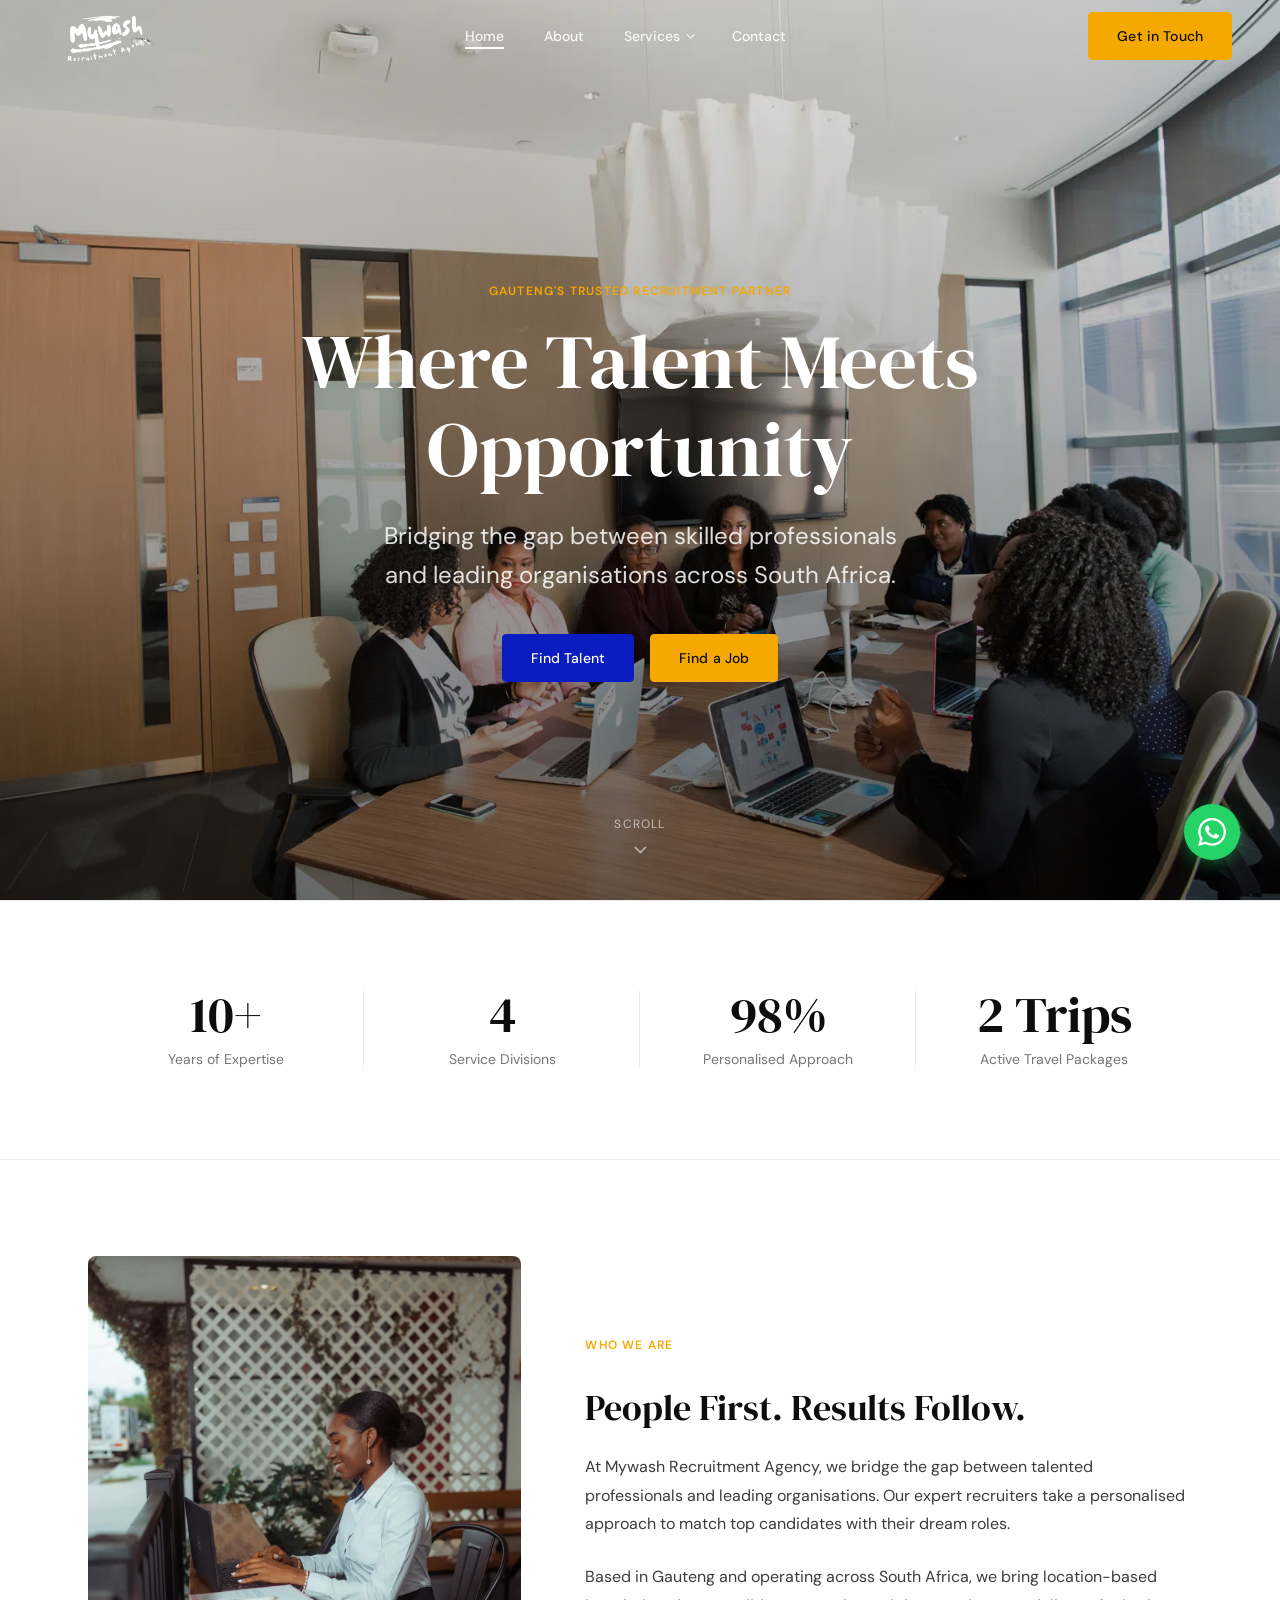
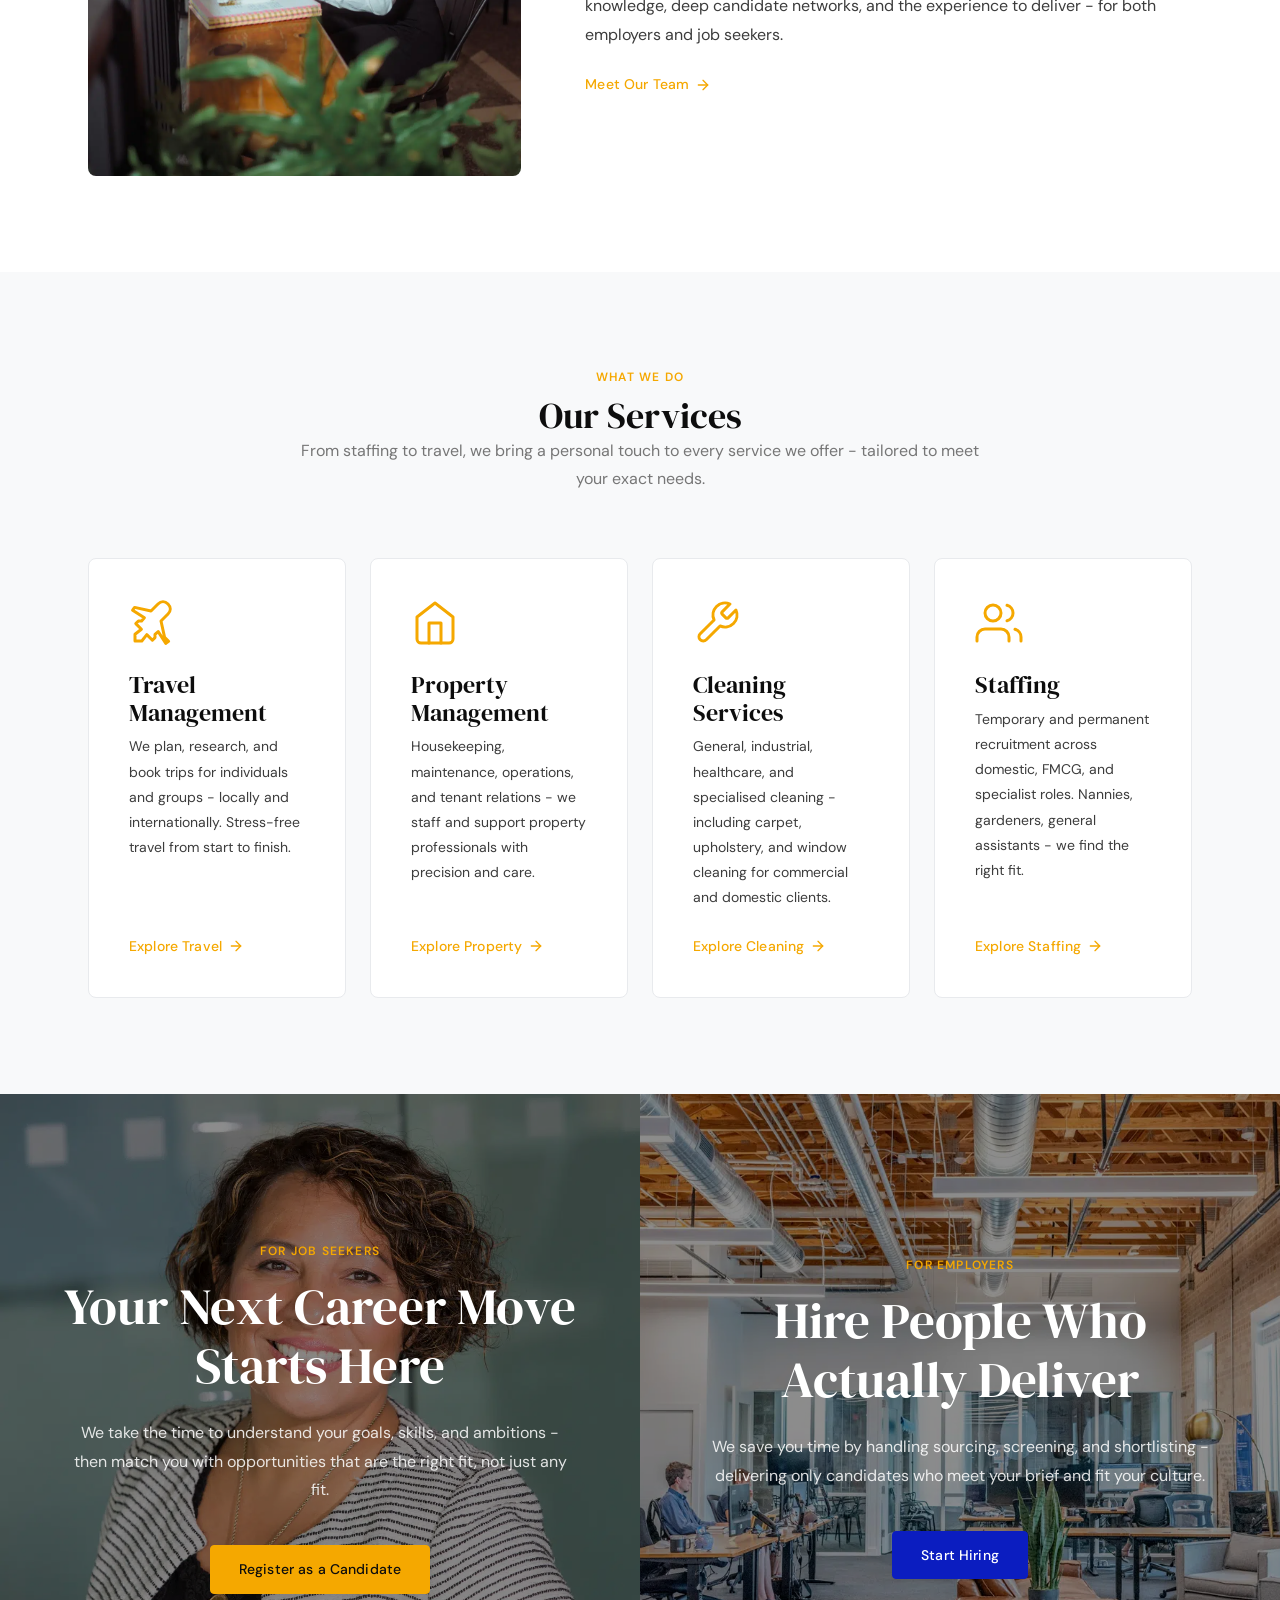
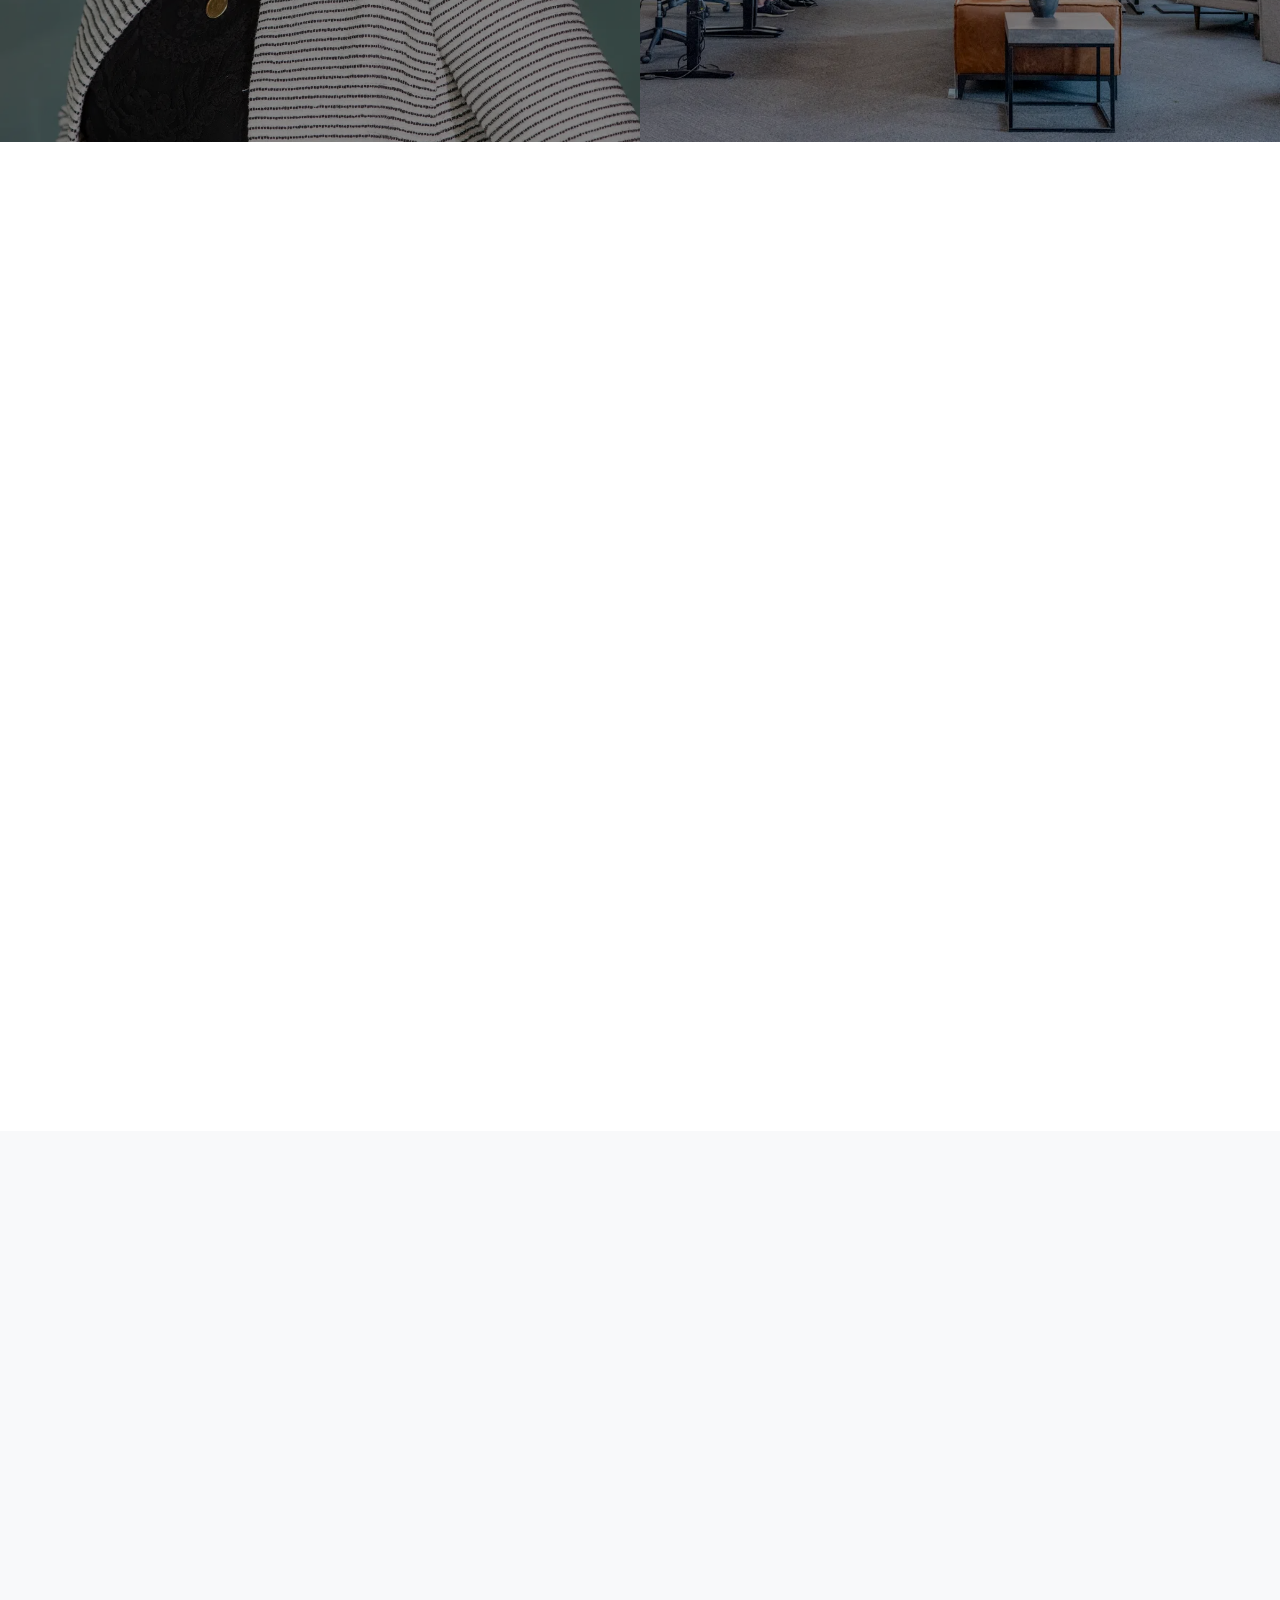
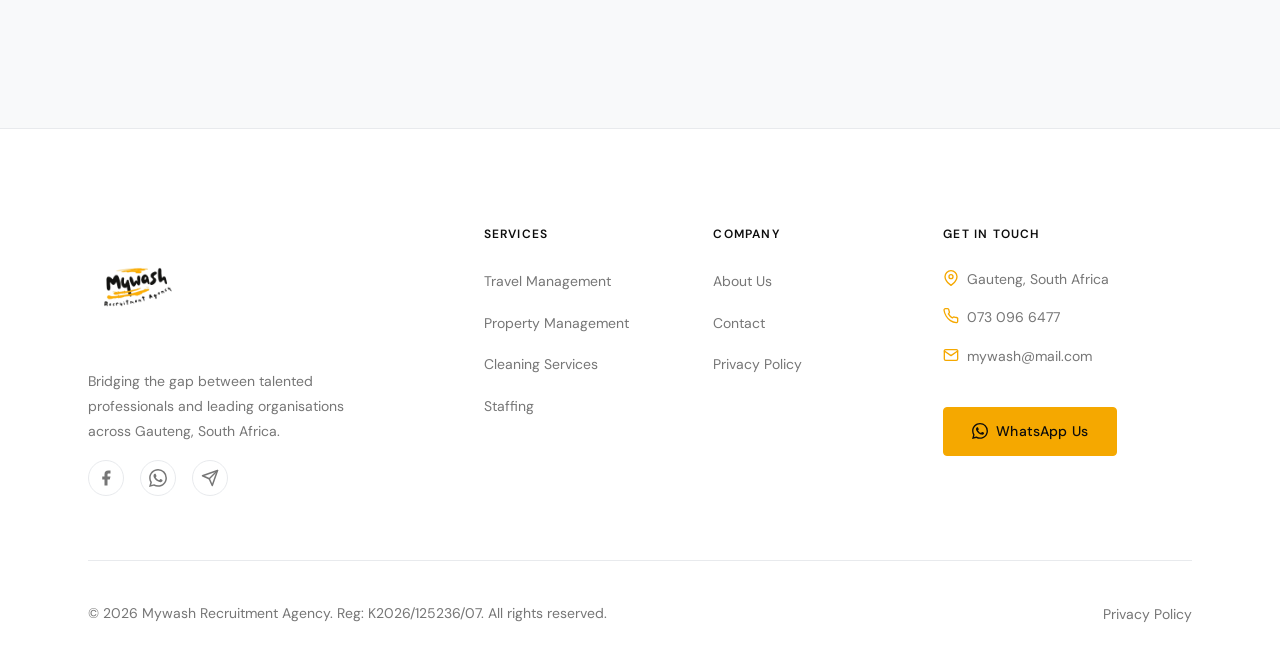
==== commit 529b3384: "spead optimisation" ====
--- a/index.html
+++ b/index.html
@@ -77,7 +77,7 @@
   </script>
 
   <!-- Stylesheet -->
-  <link rel="preload" as="image" href="/images/main_hero.jpg" fetchpriority="high" />
+  <link rel="preload" as="image" href="/images/main_hero-900.webp" imagesrcset="/images/main_hero-900.webp 900w, /images/main_hero-1200.webp 1200w, /images/main_hero-1600.webp 1600w" imagesizes="100vw" type="image/webp" fetchpriority="high" />
   <link rel="stylesheet" href="/css/main.css" />
 </head>
 
@@ -163,7 +163,10 @@
          HERO
     ═══════════════════════════════════════════════════════════ -->
     <section class="hero" aria-label="Hero">
-      <div class="hero__bg" style="background-image: url('/images/main_hero.jpg');" role="img" aria-label="Professionals working together in a modern office environment"></div>
+      <picture class="hero__bg">
+        <source srcset="/images/main_hero-900.webp 900w, /images/main_hero-1200.webp 1200w, /images/main_hero-1600.webp 1600w" sizes="100vw" type="image/webp" />
+        <img src="/images/main_hero.jpg" alt="Professionals working together in a modern office environment" width="1200" height="802" fetchpriority="high" decoding="async" />
+      </picture>
       <div class="hero__content">
         <span class="label hero__label">Gauteng's Trusted Recruitment Partner</span>
         <h1 class="hero__title">Where Talent Meets Opportunity</h1>
@@ -221,10 +224,10 @@
         <div class="two-col">
           <div class="two-col__media reveal">
             <img
-              src="/images/who_we_are.jpg"
+              src="/images/who_we_are-1200.webp"
               alt="Recruitment professional reviewing candidate profiles at a desk"
-              width="800"
-              height="520"
+              width="1200"
+              height="1798"
               loading="lazy"
               decoding="async"
             />
@@ -320,7 +323,7 @@
       <!-- Panel 1: For Candidates -->
       <section
         class="photo-panel"
-        style="--panel-bg: url('/images/candidate_cta.jpg');"
+        style="--panel-bg: url('/images/candidate_cta-1200.webp');"
         aria-labelledby="candidates-heading"
       >
         <div class="photo-panel__content">
@@ -334,7 +337,7 @@
       <!-- Panel 2: For Clients -->
       <section
         class="photo-panel"
-        style="--panel-bg: url('/images/employer_cta.jpg');"
+        style="--panel-bg: url('/images/employer_cta-1200.webp');"
         aria-labelledby="clients-heading"
       >
         <div class="photo-panel__content">
--- a/css/main.css
+++ b/css/main.css
@@ -210,6 +210,8 @@
 
 .section-pad {
   padding: var(--space-2xl) 0;
+  content-visibility: auto;
+  contain-intrinsic-size: 720px;
 }
 
 .section-pad--lg {
@@ -692,9 +694,21 @@
 .hero__bg {
   position: absolute;
   inset: 0;
-  background-size: cover;
-  background-position: center top;
+  display: block;
+  overflow: hidden;
   z-index: 0;
+}
+
+.hero__bg img,
+.page-hero__bg img {
+  width: 100%;
+  height: 100%;
+  object-fit: cover;
+  display: block;
+}
+
+.hero__bg img {
+  object-position: center top;
 }
 
 /* Dark gradient overlay for text legibility */
@@ -804,9 +818,13 @@
 .page-hero__bg {
   position: absolute;
   inset: 0;
-  background-size: cover;
-  background-position: center;
+  display: block;
+  overflow: hidden;
   z-index: 0;
+}
+
+.page-hero__bg img {
+  object-position: center;
 }
 
 .page-hero__bg::after {
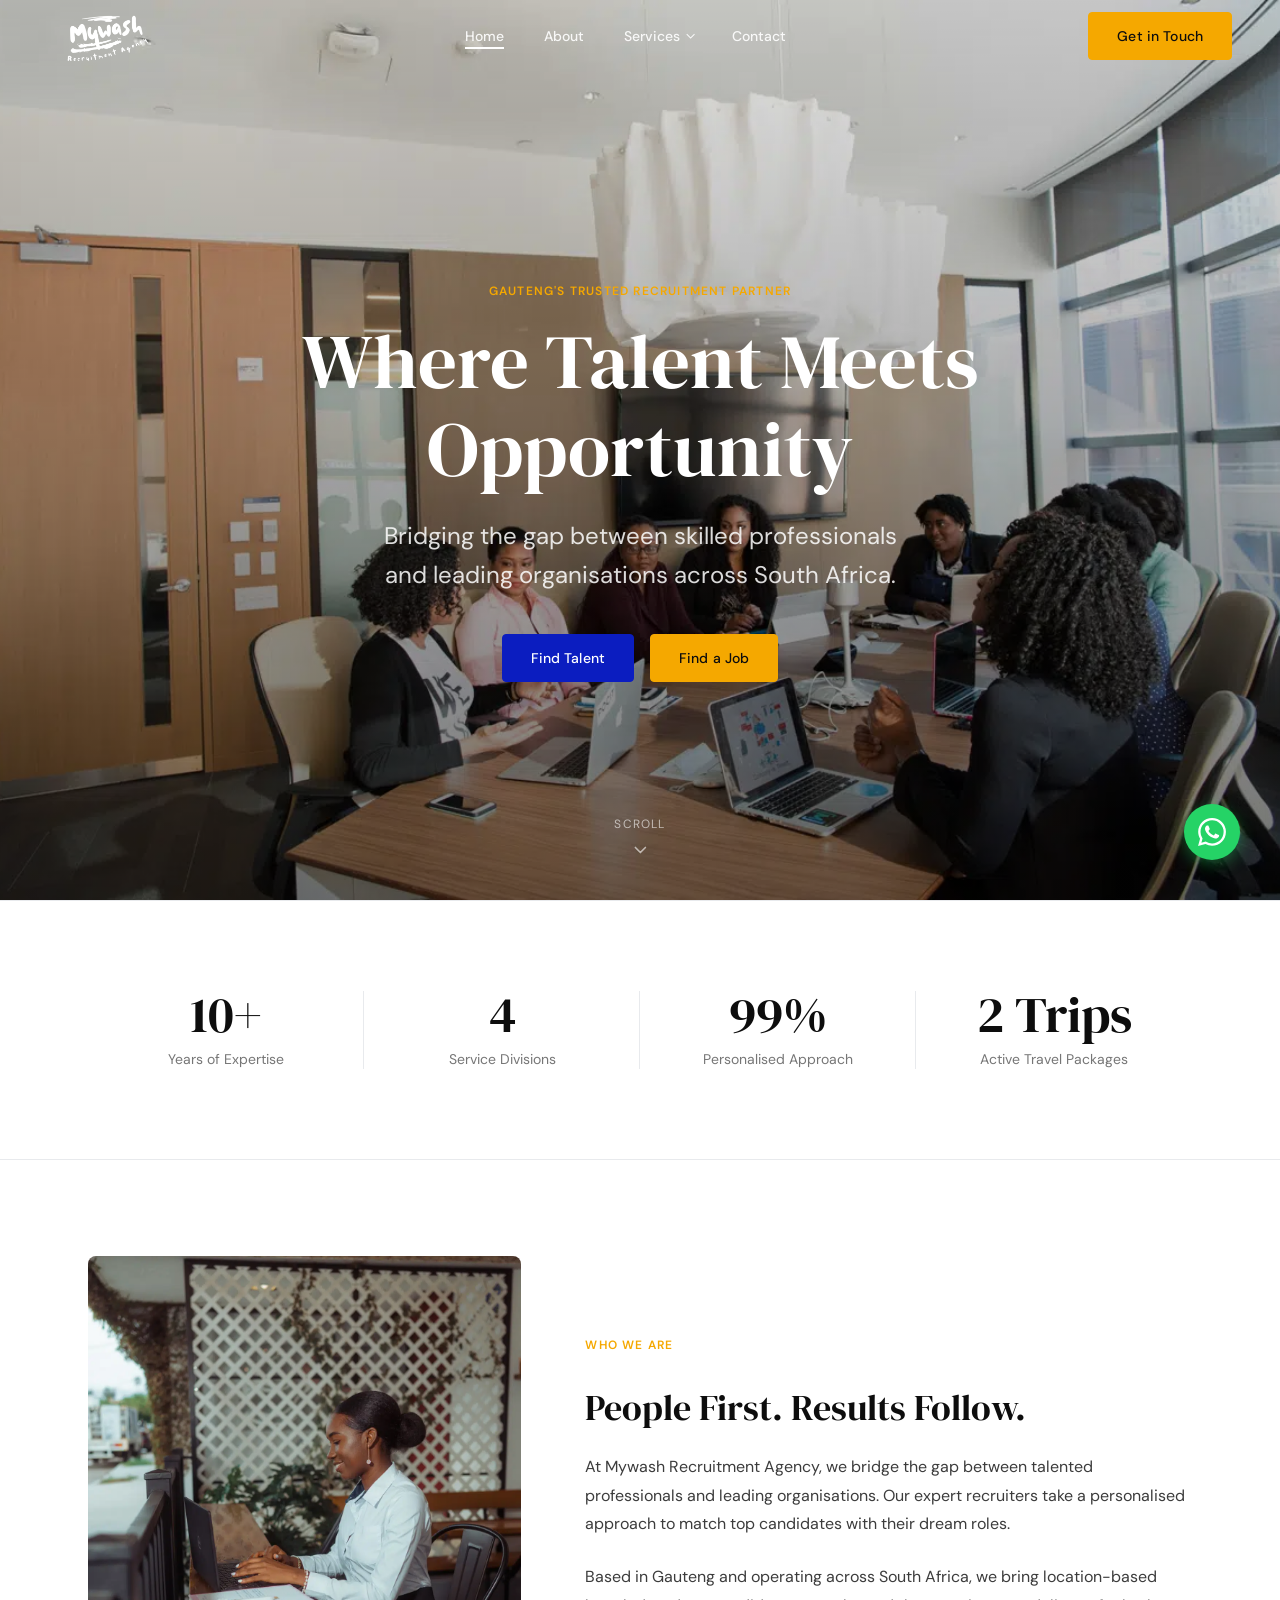
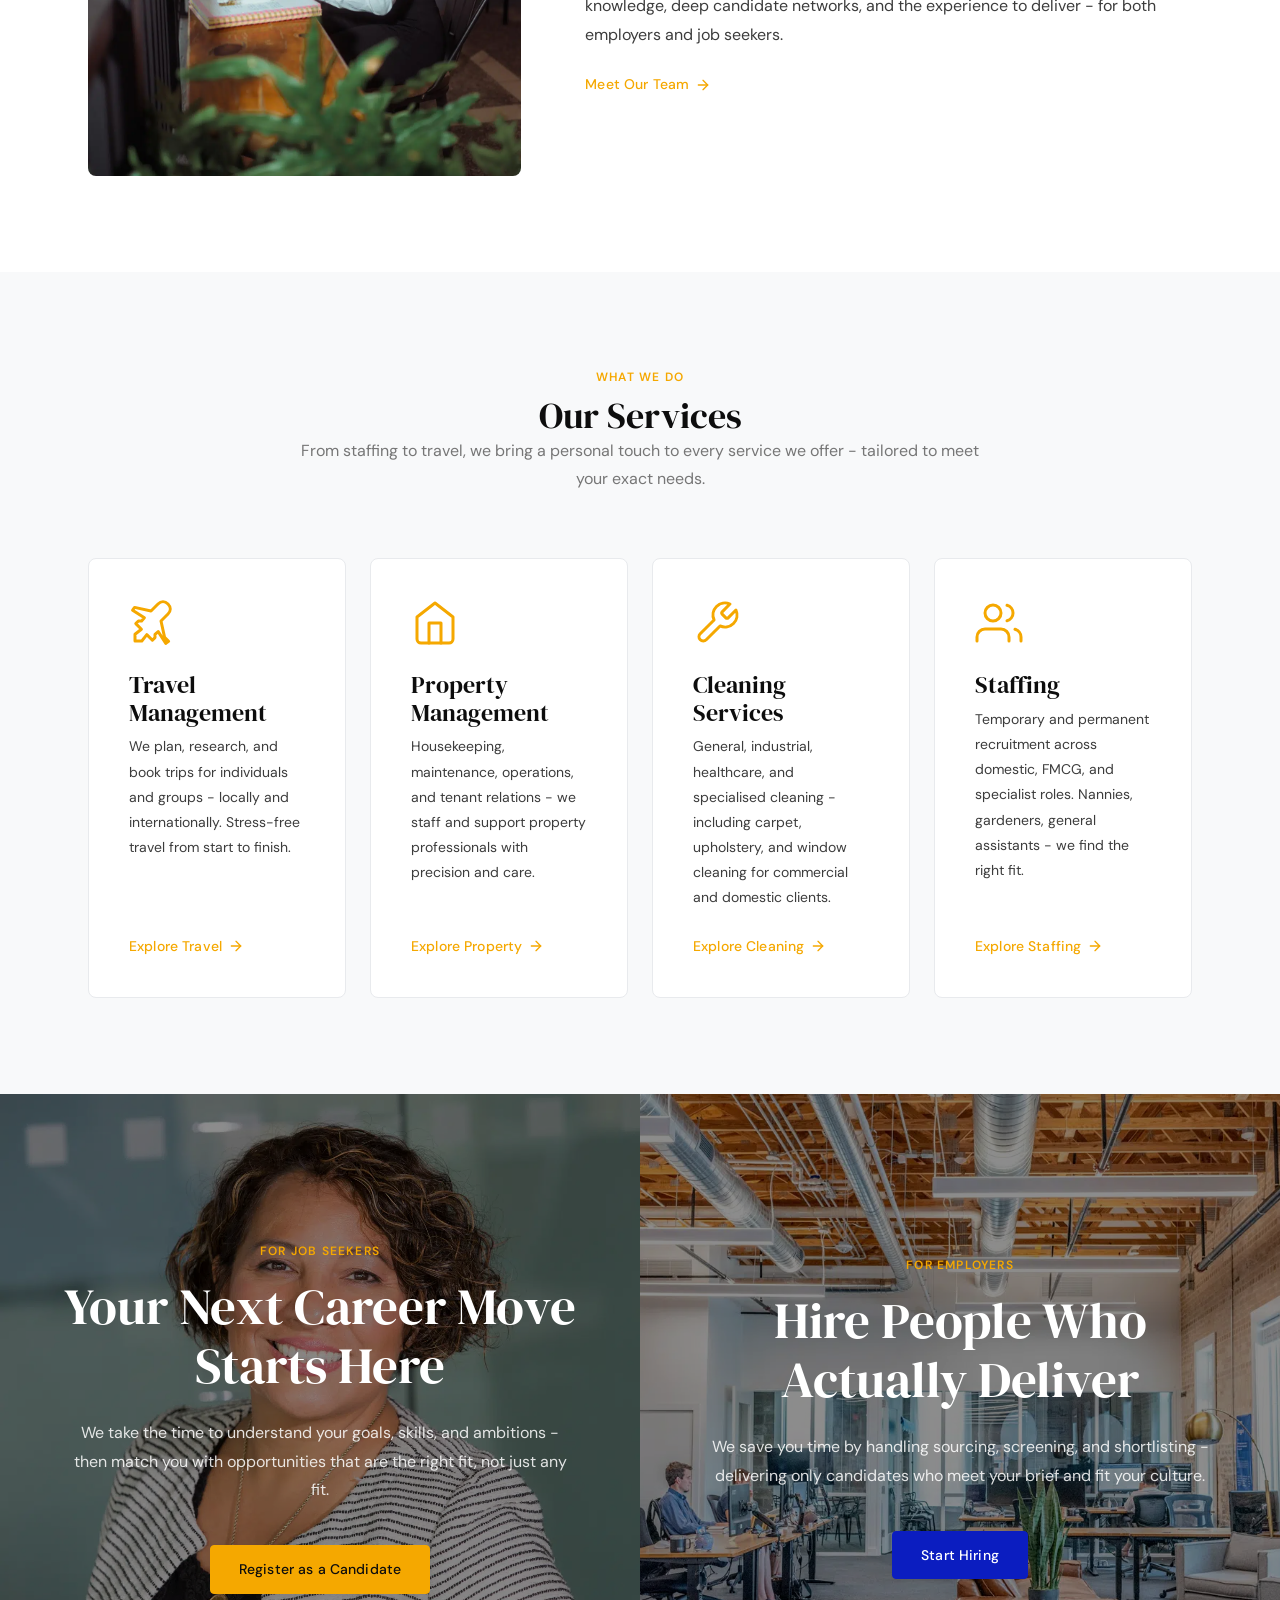
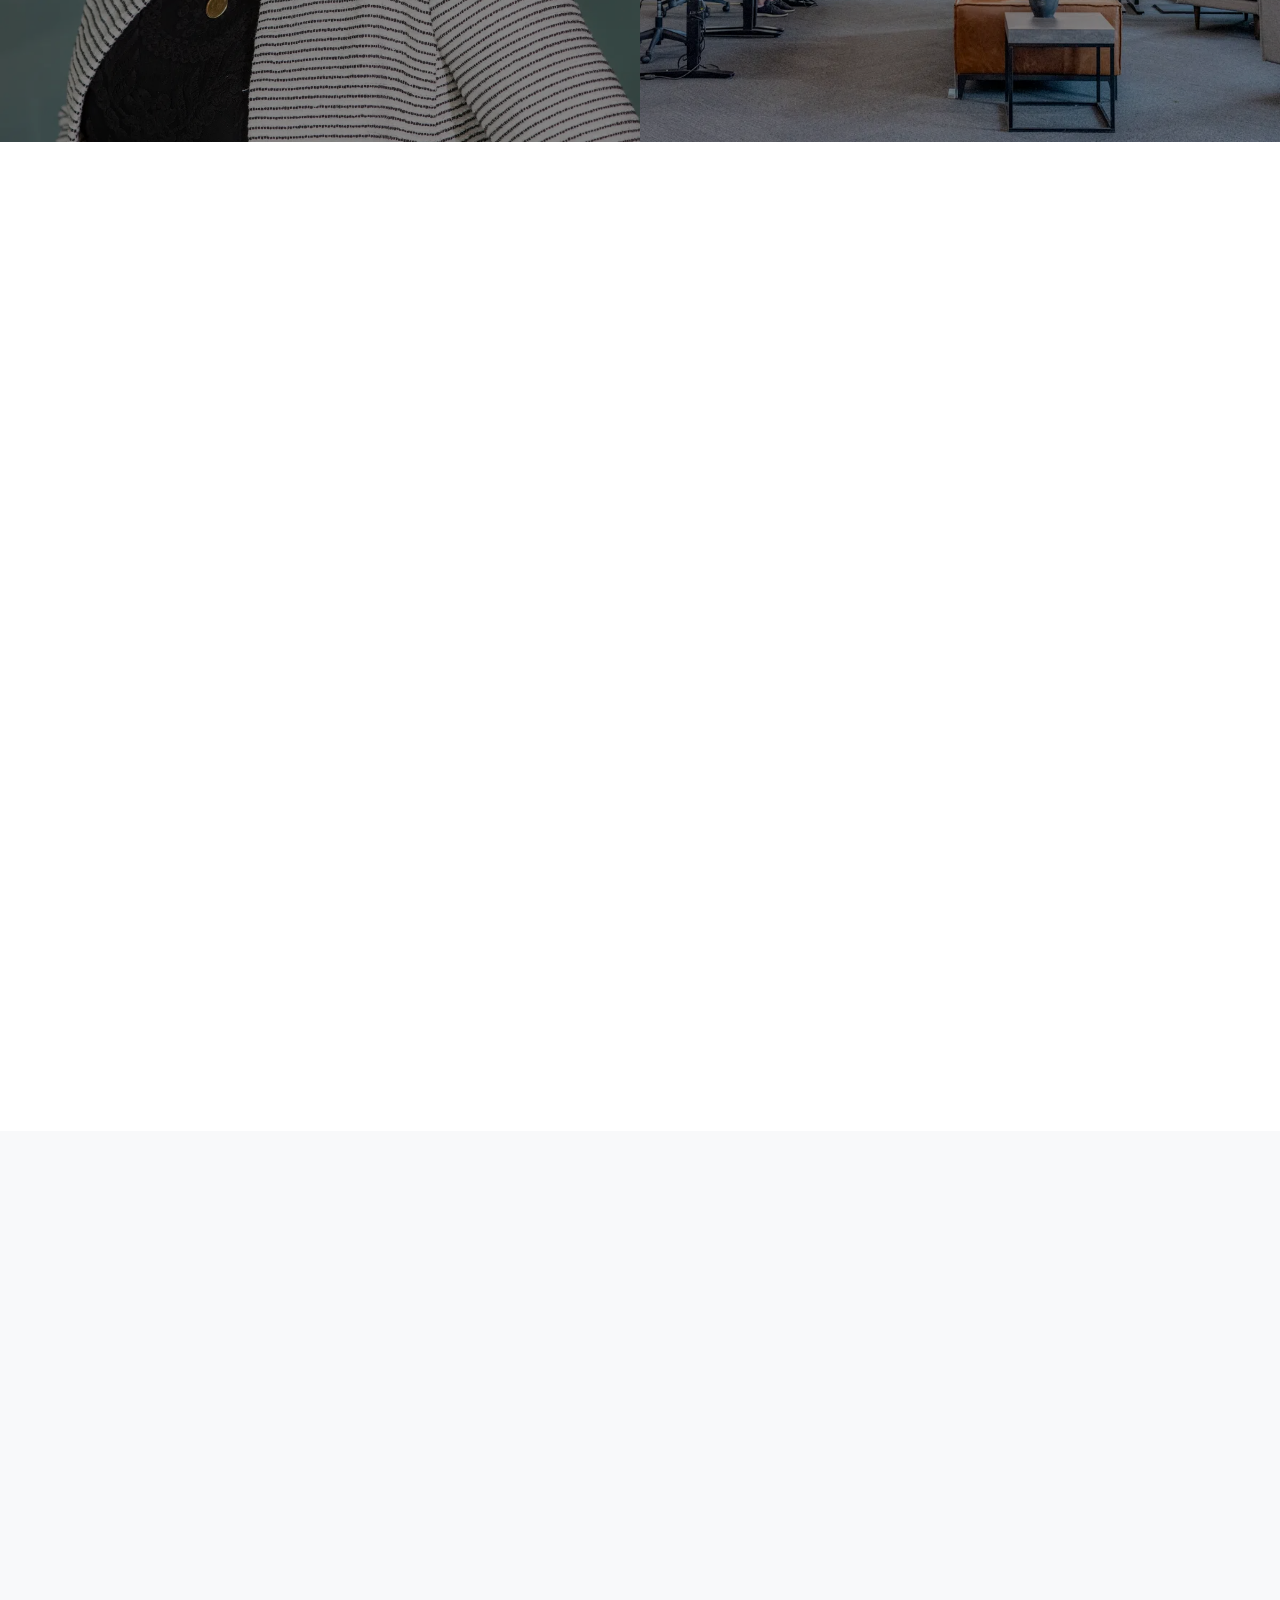
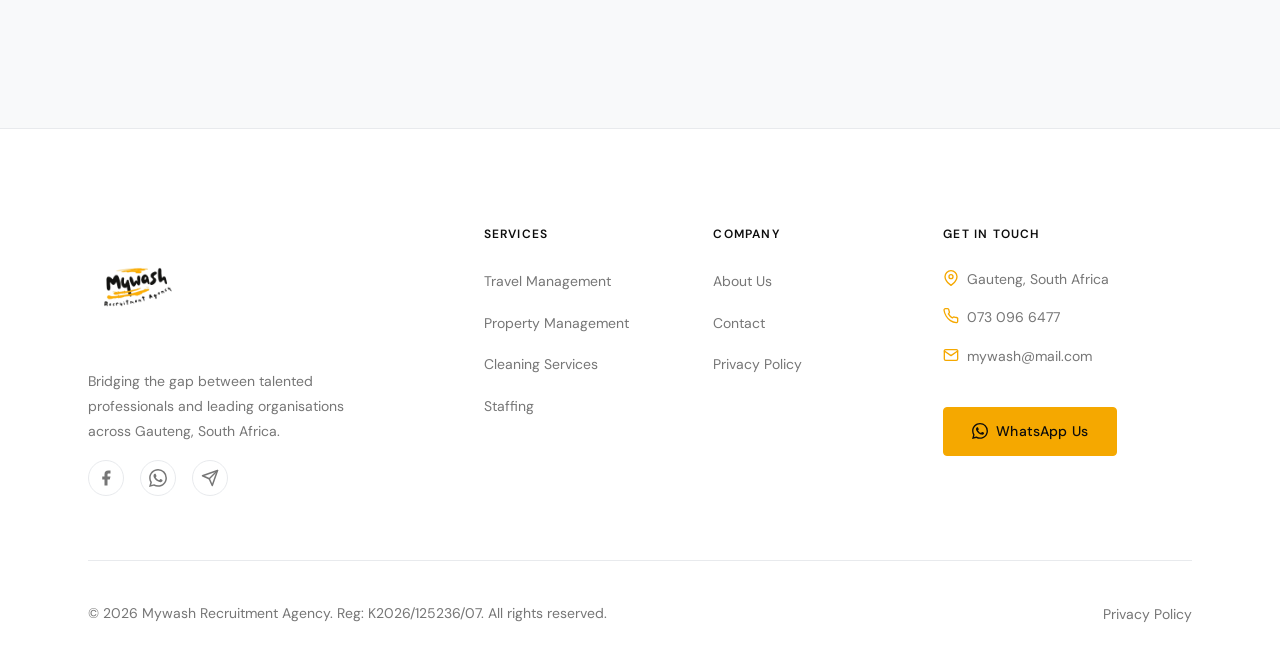
==== commit e9d12d7f: "remove unused images, and fix gramma" ====
--- a/index.html
+++ b/index.html
@@ -77,7 +77,7 @@
   </script>
 
   <!-- Stylesheet -->
-  <link rel="preload" as="image" href="/images/main_hero-900.webp" imagesrcset="/images/main_hero-900.webp 900w, /images/main_hero-1200.webp 1200w, /images/main_hero-1600.webp 1600w" imagesizes="100vw" type="image/webp" fetchpriority="high" />
+  <link rel="preload" as="image" href="/images/main_hero-900.webp" imagesrcset="/images/main_hero-900.webp 900w, /images/main_hero-1200.webp 1200w" imagesizes="100vw" type="image/webp" fetchpriority="high" />
   <link rel="stylesheet" href="/css/main.css" />
 </head>
 
@@ -164,8 +164,8 @@
     ═══════════════════════════════════════════════════════════ -->
     <section class="hero" aria-label="Hero">
       <picture class="hero__bg">
-        <source srcset="/images/main_hero-900.webp 900w, /images/main_hero-1200.webp 1200w, /images/main_hero-1600.webp 1600w" sizes="100vw" type="image/webp" />
-        <img src="/images/main_hero.jpg" alt="Professionals working together in a modern office environment" width="1200" height="802" fetchpriority="high" decoding="async" />
+        <source srcset="/images/main_hero-900.webp 900w, /images/main_hero-1200.webp 1200w" sizes="100vw" type="image/webp" />
+        <img src="/images/main_hero-1200.webp" alt="Professionals working together in a modern office environment" width="1200" height="802" fetchpriority="high" decoding="async" />
       </picture>
       <div class="hero__content">
         <span class="label hero__label">Gauteng's Trusted Recruitment Partner</span>
@@ -363,11 +363,11 @@
 
         <div class="packages__grid">
 
-          <!-- Package 1: Weekend Getaway -->
+          <!-- Package 1: Weekend Gateway to Hartbeespoort -->
           <article class="package-card reveal">
             <div class="package-card__header">
               <span class="package-card__date">28 – 30 August 2026</span>
-              <h3 class="package-card__title">Weekend Getaway</h3>
+              <h3 class="package-card__title">Weekend Gateway to Hartbeespoort</h3>
             </div>
             <div class="package-card__body">
               <div class="package-card__includes">
@@ -400,7 +400,7 @@
                   <span class="package-card__price">R2 250</span>
                   <span class="package-card__deposit">Deposit R750 - non-refundable</span>
                 </div>
-                <a href="https://wa.me/27730966477?text=Hi%20Mywash%2C%20I%27d%20like%20to%20book%20the%20Weekend%20Getaway%20package%20(28-30%20Aug%202026)" class="btn btn--primary" target="_blank" rel="noopener noreferrer">Book Now</a>
+                <a href="https://wa.me/27730966477?text=Hi%20Mywash%2C%20I%27d%20like%20to%20book%20the%20Weekend%20Gateway%20to%20Hartbeespoort%20package%20(28-30%20Aug%202026)" class="btn btn--primary" target="_blank" rel="noopener noreferrer">Book Now</a>
               </div>
               <p class="package-card__pickup">
                 <svg width="14" height="14" viewBox="0 0 24 24" fill="none" stroke="currentColor" stroke-width="2" stroke-linecap="round" stroke-linejoin="round" aria-hidden="true"><path d="M21 10c0 7-9 13-9 13s-9-6-9-13a9 9 0 0 1 18 0z"/><circle cx="12" cy="10" r="3"/></svg>
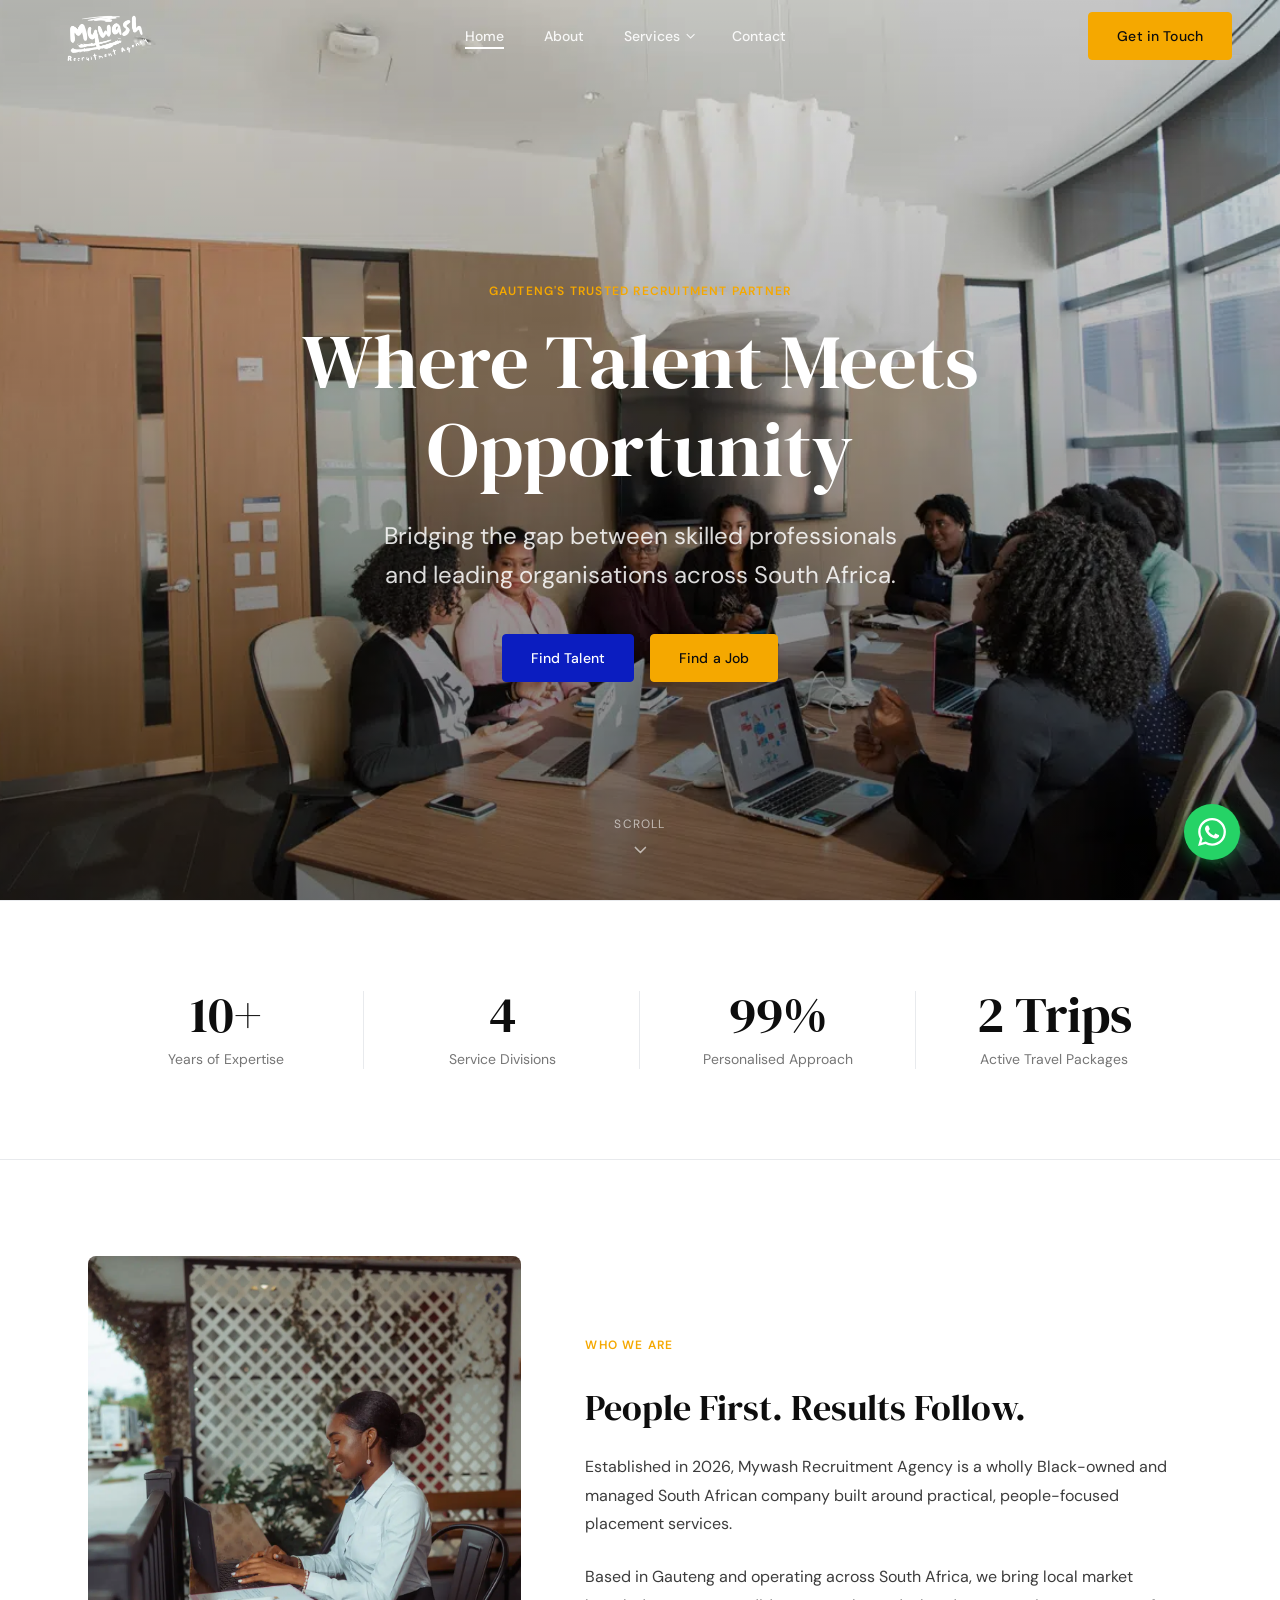
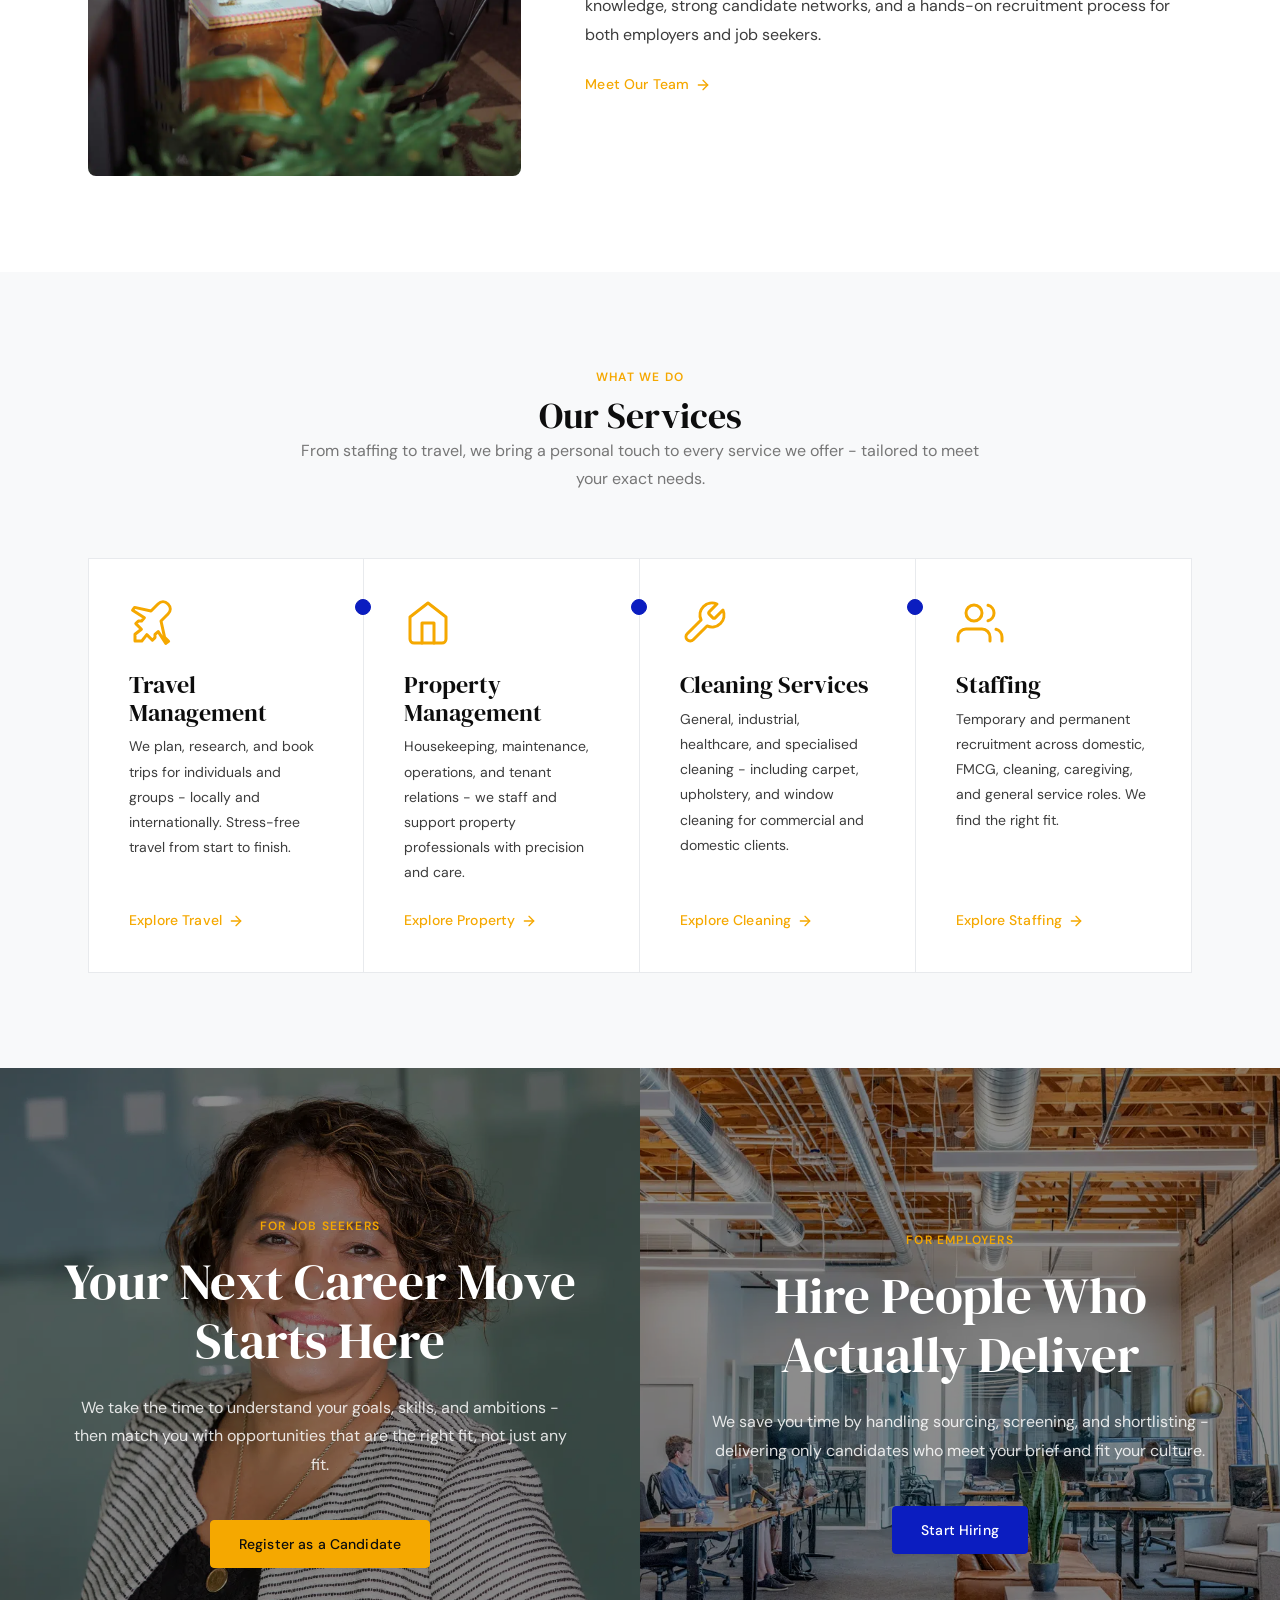
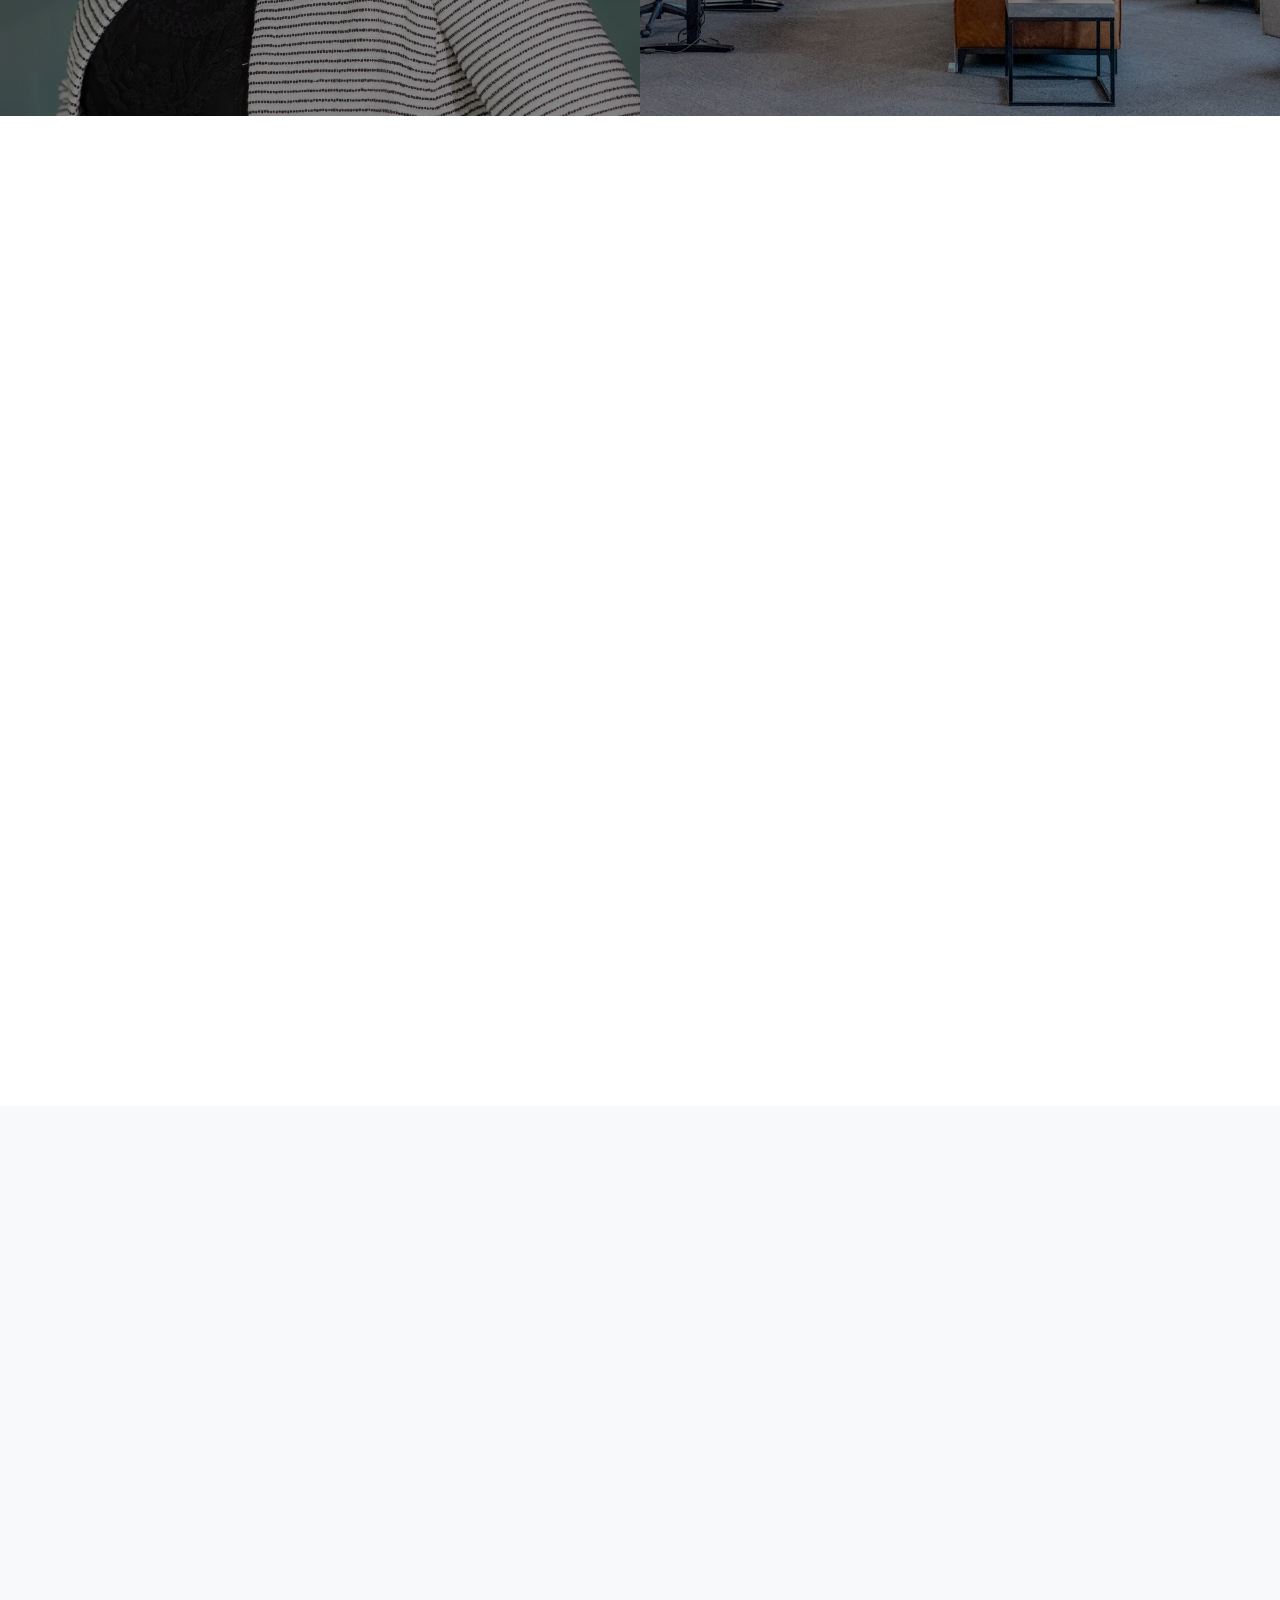
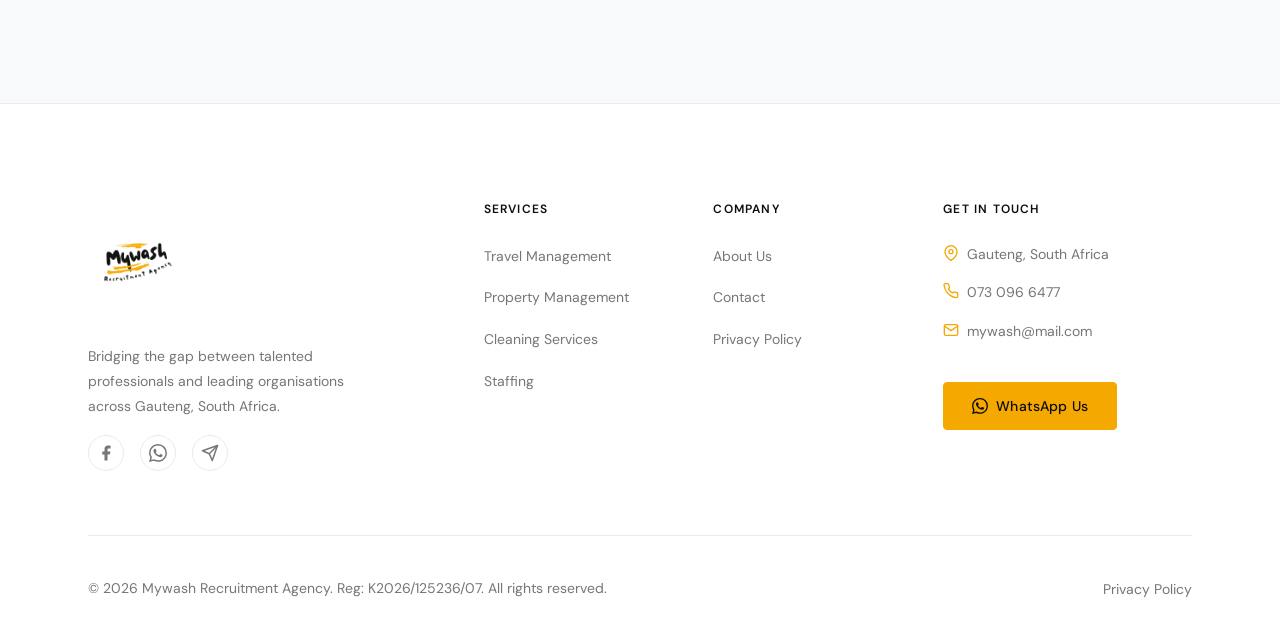
==== commit 2ce35210: "fixing our services card design" ====
--- a/index.html
+++ b/index.html
@@ -235,8 +235,8 @@
           <div class="two-col__content reveal">
             <span class="label">Who We Are</span>
             <h2 id="about-teaser-heading">People First. Results Follow.</h2>
-            <p>At Mywash Recruitment Agency, we bridge the gap between talented professionals and leading organisations. Our expert recruiters take a personalised approach to match top candidates with their dream roles.</p>
-            <p>Based in Gauteng and operating across South Africa, we bring location-based knowledge, deep candidate networks, and the experience to deliver - for both employers and job seekers.</p>
+            <p>Established in 2026, Mywash Recruitment Agency is a wholly Black-owned and managed South African company built around practical, people-focused placement services.</p>
+            <p>Based in Gauteng and operating across South Africa, we bring local market knowledge, strong candidate networks, and a hands-on recruitment process for both employers and job seekers.</p>
             <a href="/about.html" class="btn btn--text">
               Meet Our Team
               <svg class="btn__arrow" width="16" height="16" viewBox="0 0 24 24" fill="none" stroke="currentColor" stroke-width="2" stroke-linecap="round" stroke-linejoin="round" aria-hidden="true"><line x1="5" y1="12" x2="19" y2="12"/><polyline points="12 5 19 12 12 19"/></svg>
@@ -304,7 +304,7 @@
               <svg width="48" height="48" viewBox="0 0 24 24" fill="none" stroke="currentColor" stroke-width="1.5" stroke-linecap="round" stroke-linejoin="round"><path d="M17 21v-2a4 4 0 0 0-4-4H5a4 4 0 0 0-4 4v2"/><circle cx="9" cy="7" r="4"/><path d="M23 21v-2a4 4 0 0 0-3-3.87"/><path d="M16 3.13a4 4 0 0 1 0 7.75"/></svg>
             </div>
             <h3 class="service-card__title">Staffing</h3>
-            <p class="service-card__text">Temporary and permanent recruitment across domestic, FMCG, and specialist roles. Nannies, gardeners, general assistants - we find the right fit.</p>
+            <p class="service-card__text">Temporary and permanent recruitment across domestic, FMCG, cleaning, caregiving, and general service roles. We find the right fit.</p>
             <a href="/services/staffing.html" class="btn btn--text">
               Explore Staffing
               <svg class="btn__arrow" width="16" height="16" viewBox="0 0 24 24" fill="none" stroke="currentColor" stroke-width="2" stroke-linecap="round" stroke-linejoin="round" aria-hidden="true"><line x1="5" y1="12" x2="19" y2="12"/><polyline points="12 5 19 12 12 19"/></svg>
@@ -366,7 +366,7 @@
           <!-- Package 1: Weekend Gateway to Hartbeespoort -->
           <article class="package-card reveal">
             <div class="package-card__header">
-              <span class="package-card__date">28 – 30 August 2026</span>
+              <span class="package-card__date">28 - 30 August 2026</span>
               <h3 class="package-card__title">Weekend Gateway to Hartbeespoort</h3>
             </div>
             <div class="package-card__body">
@@ -412,7 +412,7 @@
           <!-- Package 2: Durban Trip -->
           <article class="package-card reveal">
             <div class="package-card__header">
-              <span class="package-card__date">24 – 27 September 2026</span>
+              <span class="package-card__date">24 - 27 September 2026</span>
               <h3 class="package-card__title">Durban Trip</h3>
             </div>
             <div class="package-card__body">
--- a/css/main.css
+++ b/css/main.css
@@ -1087,21 +1087,54 @@
 .services__grid {
   display: grid;
   grid-template-columns: 1fr;
-  gap: var(--space-md);
+  gap: 0;
 }
 
 .service-card {
   background-color: var(--color-white);
   border: 1px solid var(--color-border);
-  border-radius: var(--radius-card);
+  border-radius: 0;
   padding: var(--space-lg);
-  transition: border-color 0.2s ease;
+  transition: border-color 0.2s ease, background-color 0.2s ease;
   display: flex;
   flex-direction: column;
+  position: relative;
+}
+
+.service-card:not(:first-child) {
+  margin-left: -1px;
+}
+
+/* Blue connector dot between cards */
+.service-card:not(:last-child)::after {
+  content: '';
+  position: absolute;
+  right: -9px;
+  top: 40px;
+  width: 16px;
+  height: 16px;
+  background: var(--color-primary);
+  border-radius: 50%;
+  z-index: 2;
+}
+
+/* White notch slot on receiving side */
+.service-card:not(:first-child)::before {
+  content: '';
+  position: absolute;
+  left: -9px;
+  top: 40px;
+  width: 16px;
+  height: 16px;
+  background: var(--color-secondary);
+border: 1px solid var(--color-secondary);
+  border-radius: 50%;
+  z-index: 1;
 }
 
 .service-card:hover {
   border-color: var(--color-primary);
+  background-color: var(--color-primary-light);
 }
 
 .service-card__icon {
@@ -1130,6 +1163,13 @@
   .services__grid {
     grid-template-columns: repeat(2, 1fr);
   }
+
+  .service-card:nth-child(odd)::after {
+    display: block;
+  }
+  .service-card:nth-child(even)::after {
+    display: none;
+  }
 }
 
 @media (min-width: 1024px) {
@@ -1137,20 +1177,15 @@
     grid-template-columns: repeat(4, 1fr);
   }
 
-  .services__grid:has(> .service-card:nth-child(5):last-child) {
-    grid-template-columns: repeat(6, 1fr);
-  }
-
-  .services__grid:has(> .service-card:nth-child(5):last-child) > .service-card {
-    grid-column: span 2;
-  }
-
-  .services__grid:has(> .service-card:nth-child(5):last-child) > .service-card:nth-child(4) {
-    grid-column: 2 / span 2;
-  }
-
-  .services__grid:has(> .service-card:nth-child(5):last-child) > .service-card:nth-child(5) {
-    grid-column: 4 / span 2;
+  .service-card::after,
+  .service-card::before {
+    display: block;
+  }
+  .service-card:last-child::after {
+    display: none;
+  }
+  .service-card:first-child::before {
+    display: none;
   }
 }
 
@@ -1922,10 +1957,10 @@
 }
 
 /* ==========================================================================
-   24. UTILITY ADDITIONS — replaces inline styles
-   ========================================================================== */
-
-/* address reset — removes browser italic */
+   24. UTILITY ADDITIONS - replaces inline styles
+   ========================================================================== */
+
+/* address reset - removes browser italic */
 address { font-style: normal; }
 
 /* stat panel plus sign */
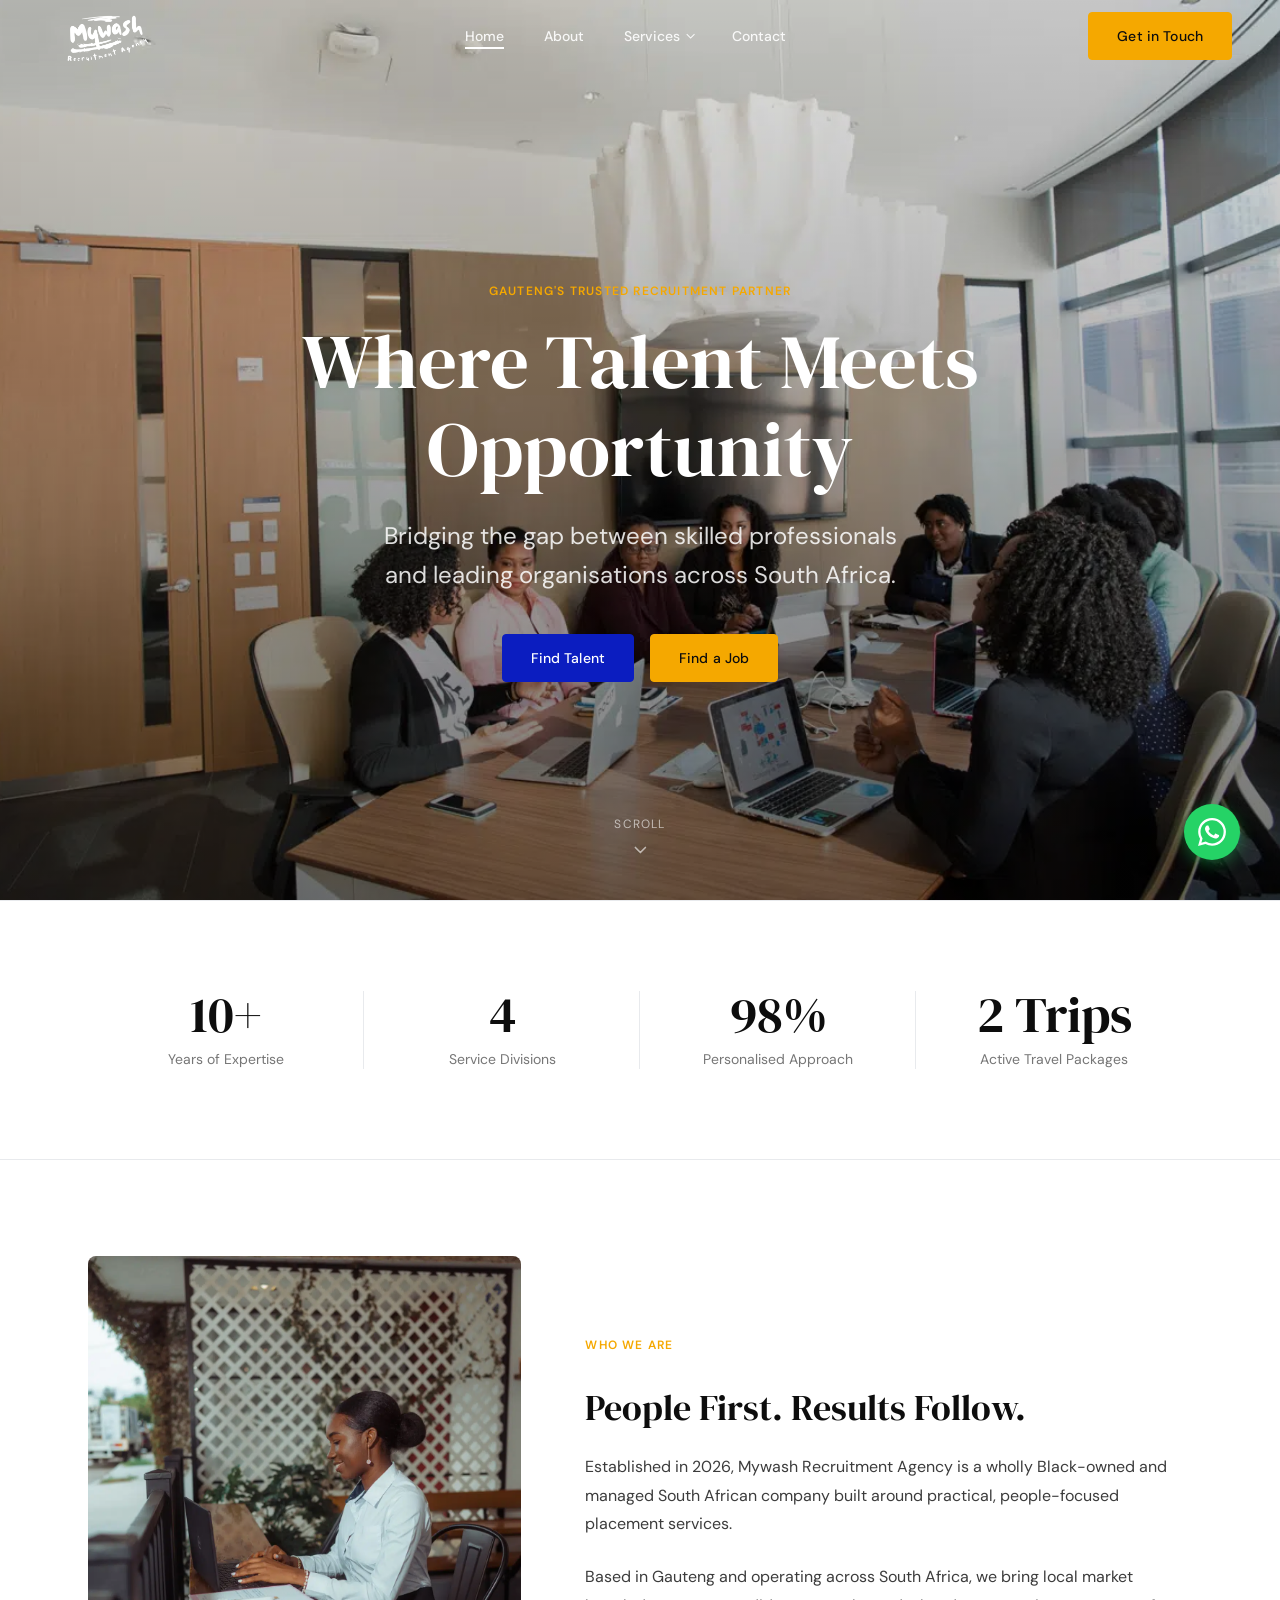
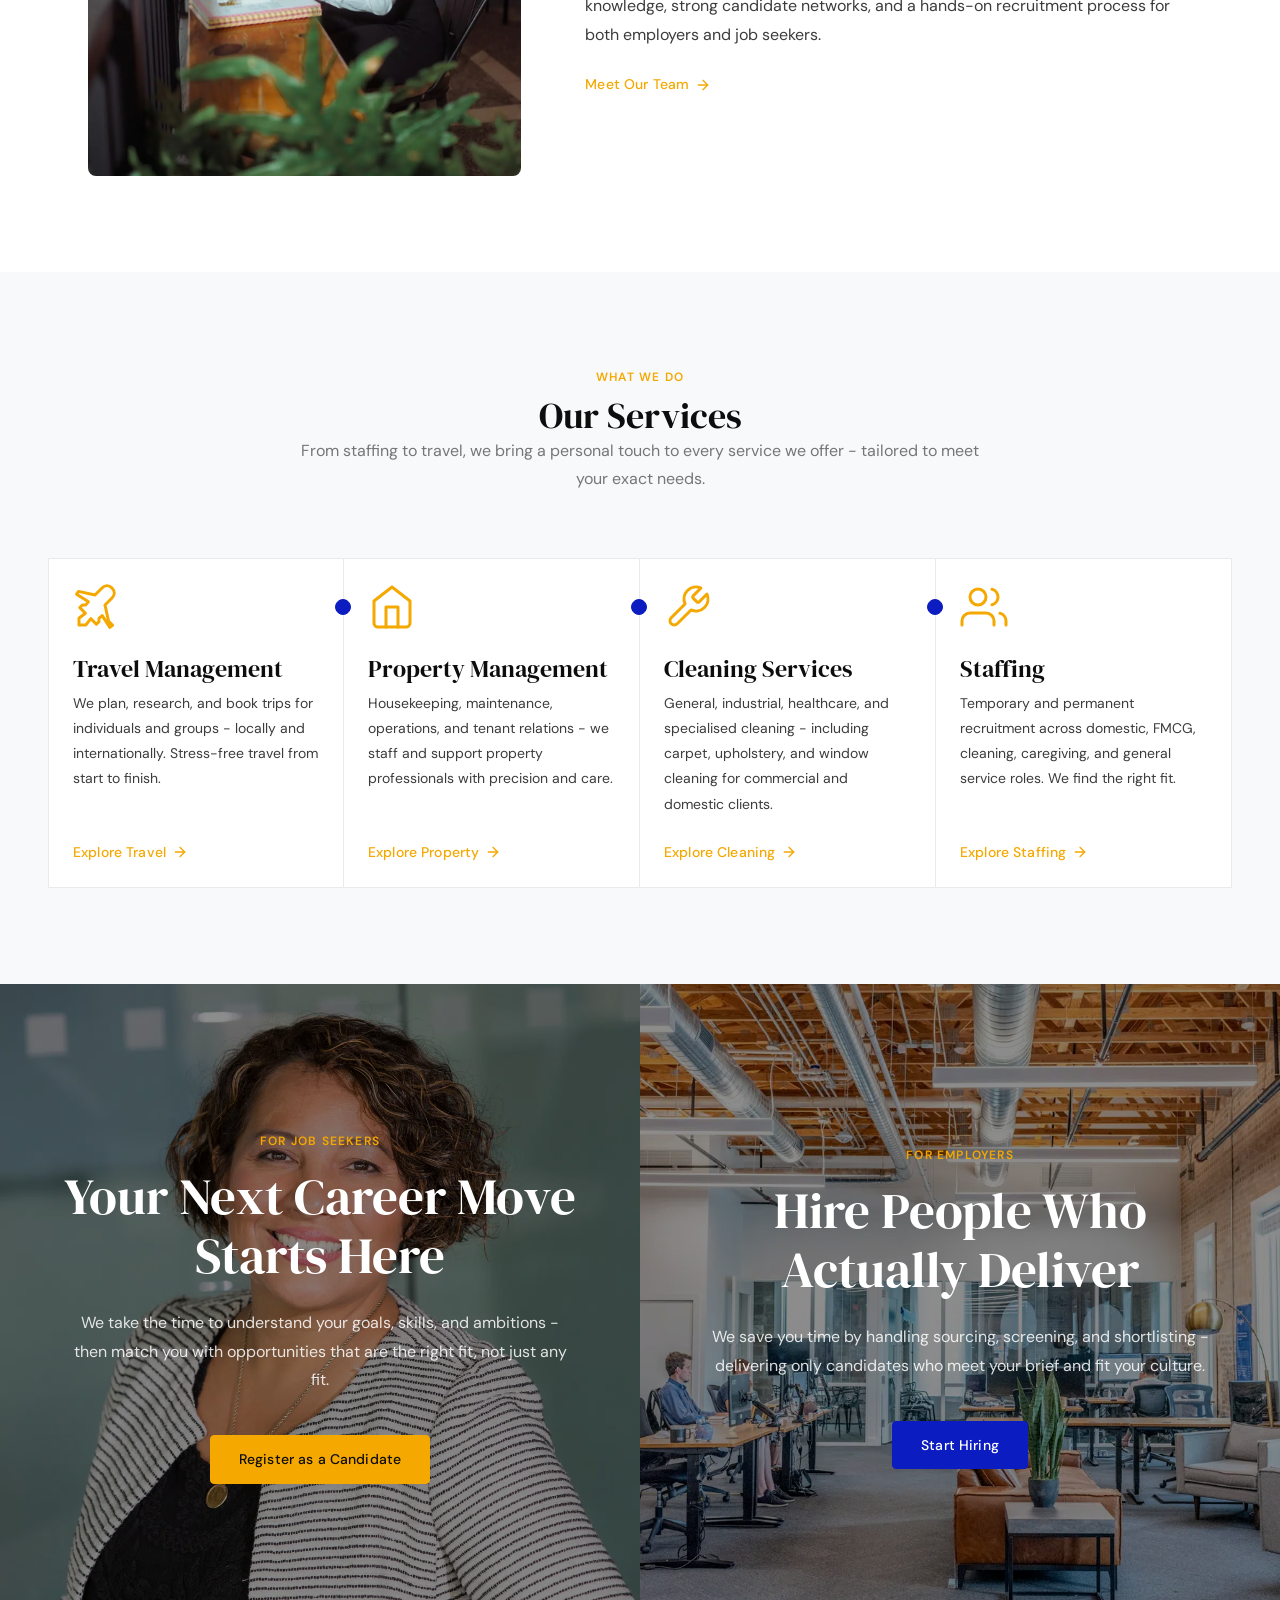
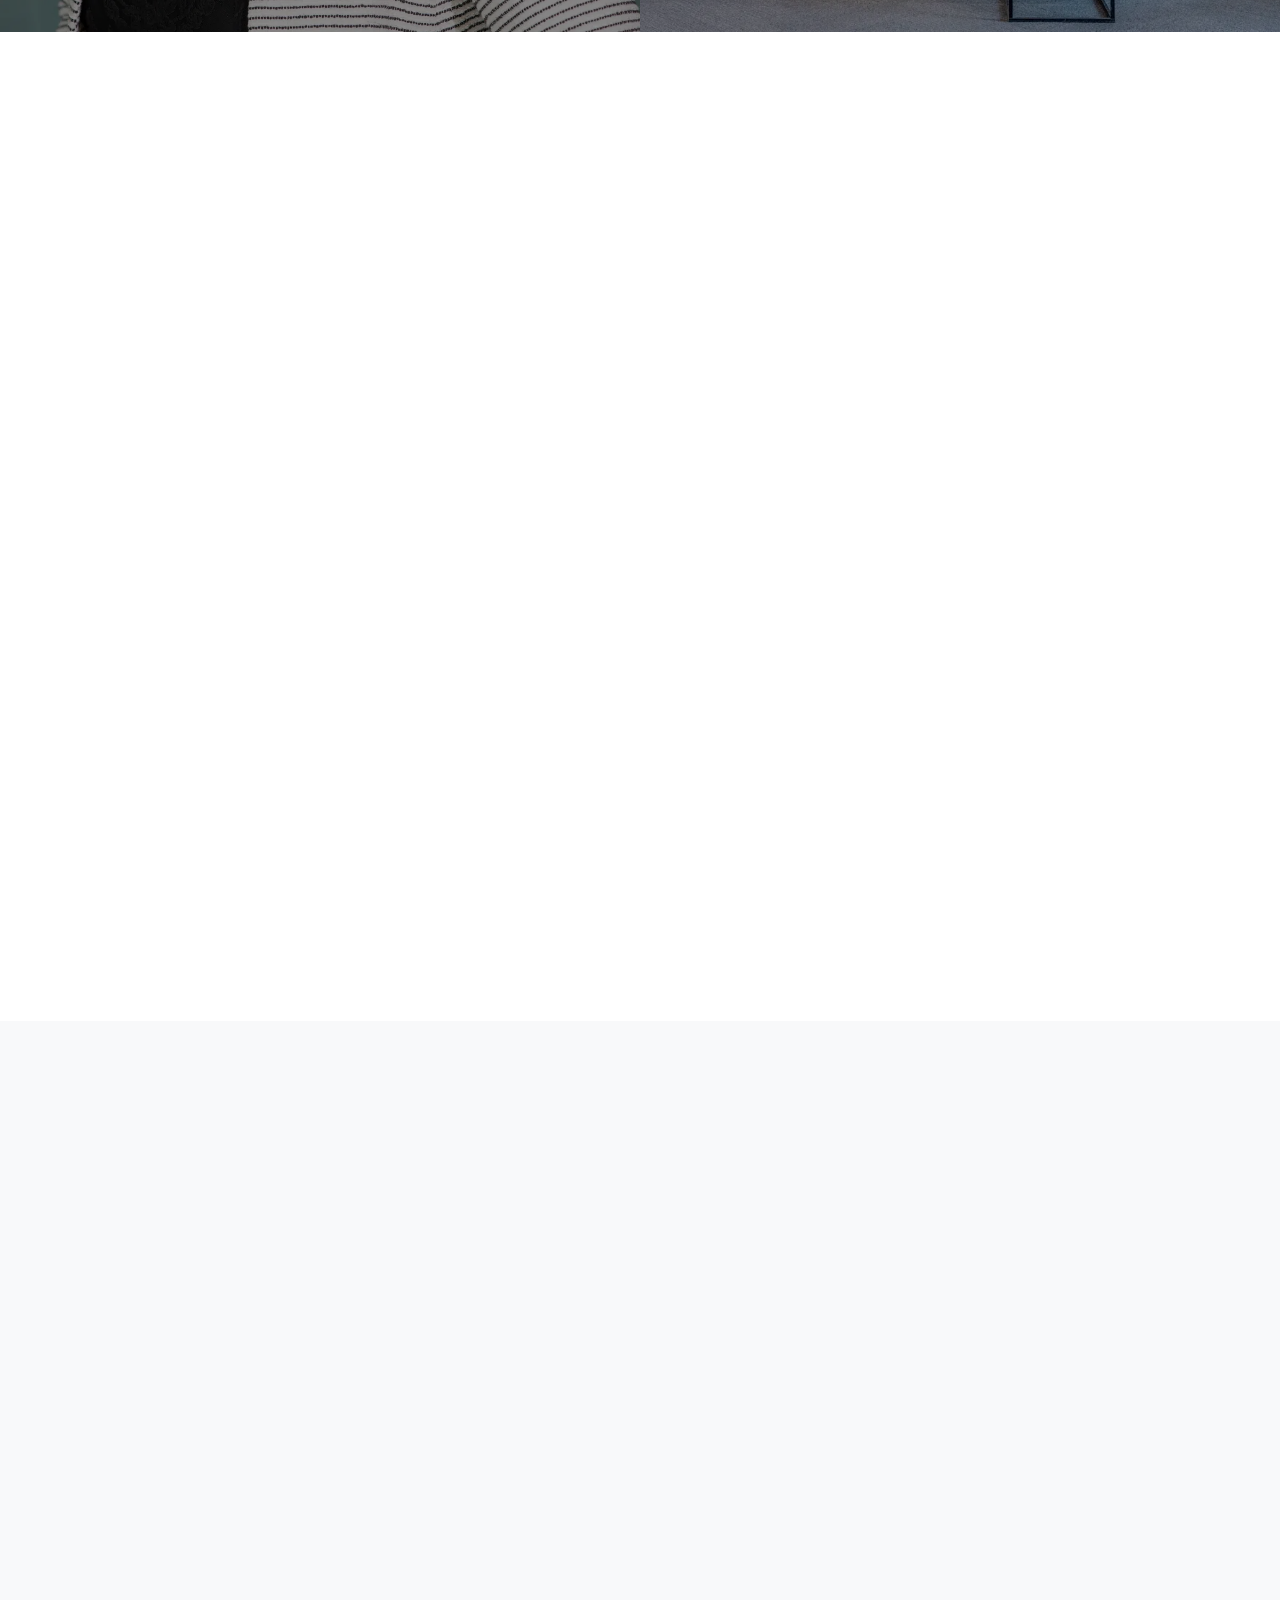
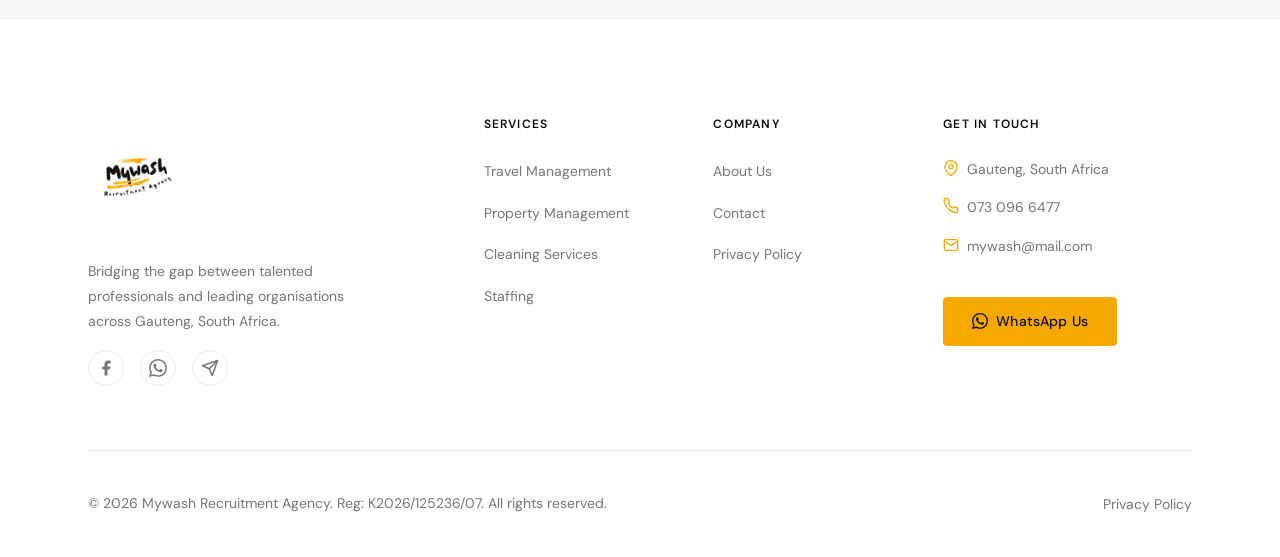
==== commit dfff53f6: "our service card size fix" ====
--- a/index.html
+++ b/index.html
@@ -250,7 +250,7 @@
          SERVICES
     ═══════════════════════════════════════════════════════════ -->
     <section class="section-pad bg-surface" id="services" aria-labelledby="services-heading">
-      <div class="container">
+      <div class="container--wide">
         <header class="section-header reveal">
           <span class="label">What We Do</span>
           <h2 id="services-heading">Our Services</h2>
--- a/css/main.css
+++ b/css/main.css
@@ -1094,31 +1094,19 @@
   background-color: var(--color-white);
   border: 1px solid var(--color-border);
   border-radius: 0;
-  padding: var(--space-lg);
+  padding: var(--space-md);
   transition: border-color 0.2s ease, background-color 0.2s ease;
   display: flex;
   flex-direction: column;
   position: relative;
+  overflow: visible;
 }
 
 .service-card:not(:first-child) {
   margin-left: -1px;
 }
 
-/* Blue connector dot between cards */
-.service-card:not(:last-child)::after {
-  content: '';
-  position: absolute;
-  right: -9px;
-  top: 40px;
-  width: 16px;
-  height: 16px;
-  background: var(--color-primary);
-  border-radius: 50%;
-  z-index: 2;
-}
-
-/* White notch slot on receiving side */
+/* Blue notch slot on receiving side - hidden by default (mobile first) */
 .service-card:not(:first-child)::before {
   content: '';
   position: absolute;
@@ -1127,9 +1115,10 @@
   width: 16px;
   height: 16px;
   background: var(--color-secondary);
-border: 1px solid var(--color-secondary);
+  border: 1px solid var(--color-secondary);
   border-radius: 50%;
-  z-index: 1;
+  z-index: 2;
+  display: none;
 }
 
 .service-card:hover {
@@ -1163,13 +1152,6 @@
   .services__grid {
     grid-template-columns: repeat(2, 1fr);
   }
-
-  .service-card:nth-child(odd)::after {
-    display: block;
-  }
-  .service-card:nth-child(even)::after {
-    display: none;
-  }
 }
 
 @media (min-width: 1024px) {
@@ -1177,13 +1159,10 @@
     grid-template-columns: repeat(4, 1fr);
   }
 
-  .service-card::after,
-  .service-card::before {
+  .service-card:not(:first-child)::before {
     display: block;
   }
-  .service-card:last-child::after {
-    display: none;
-  }
+
   .service-card:first-child::before {
     display: none;
   }
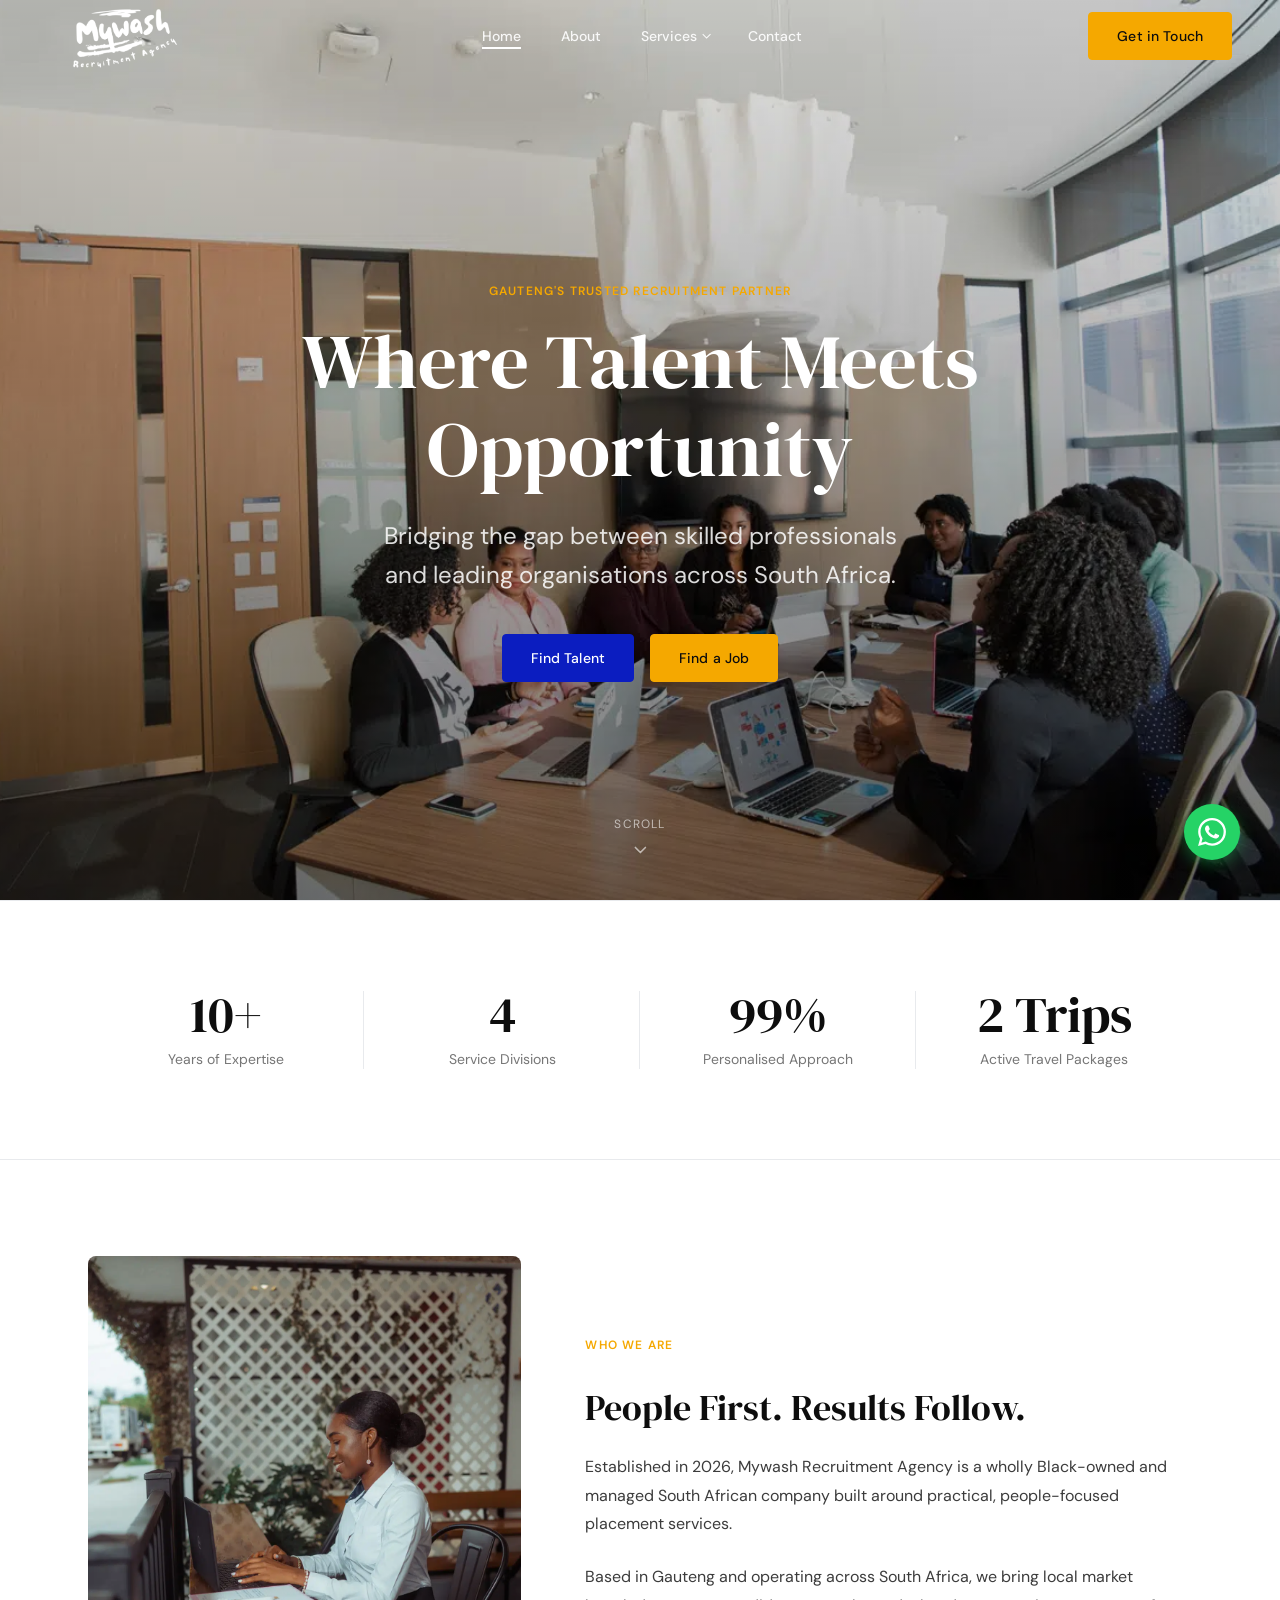
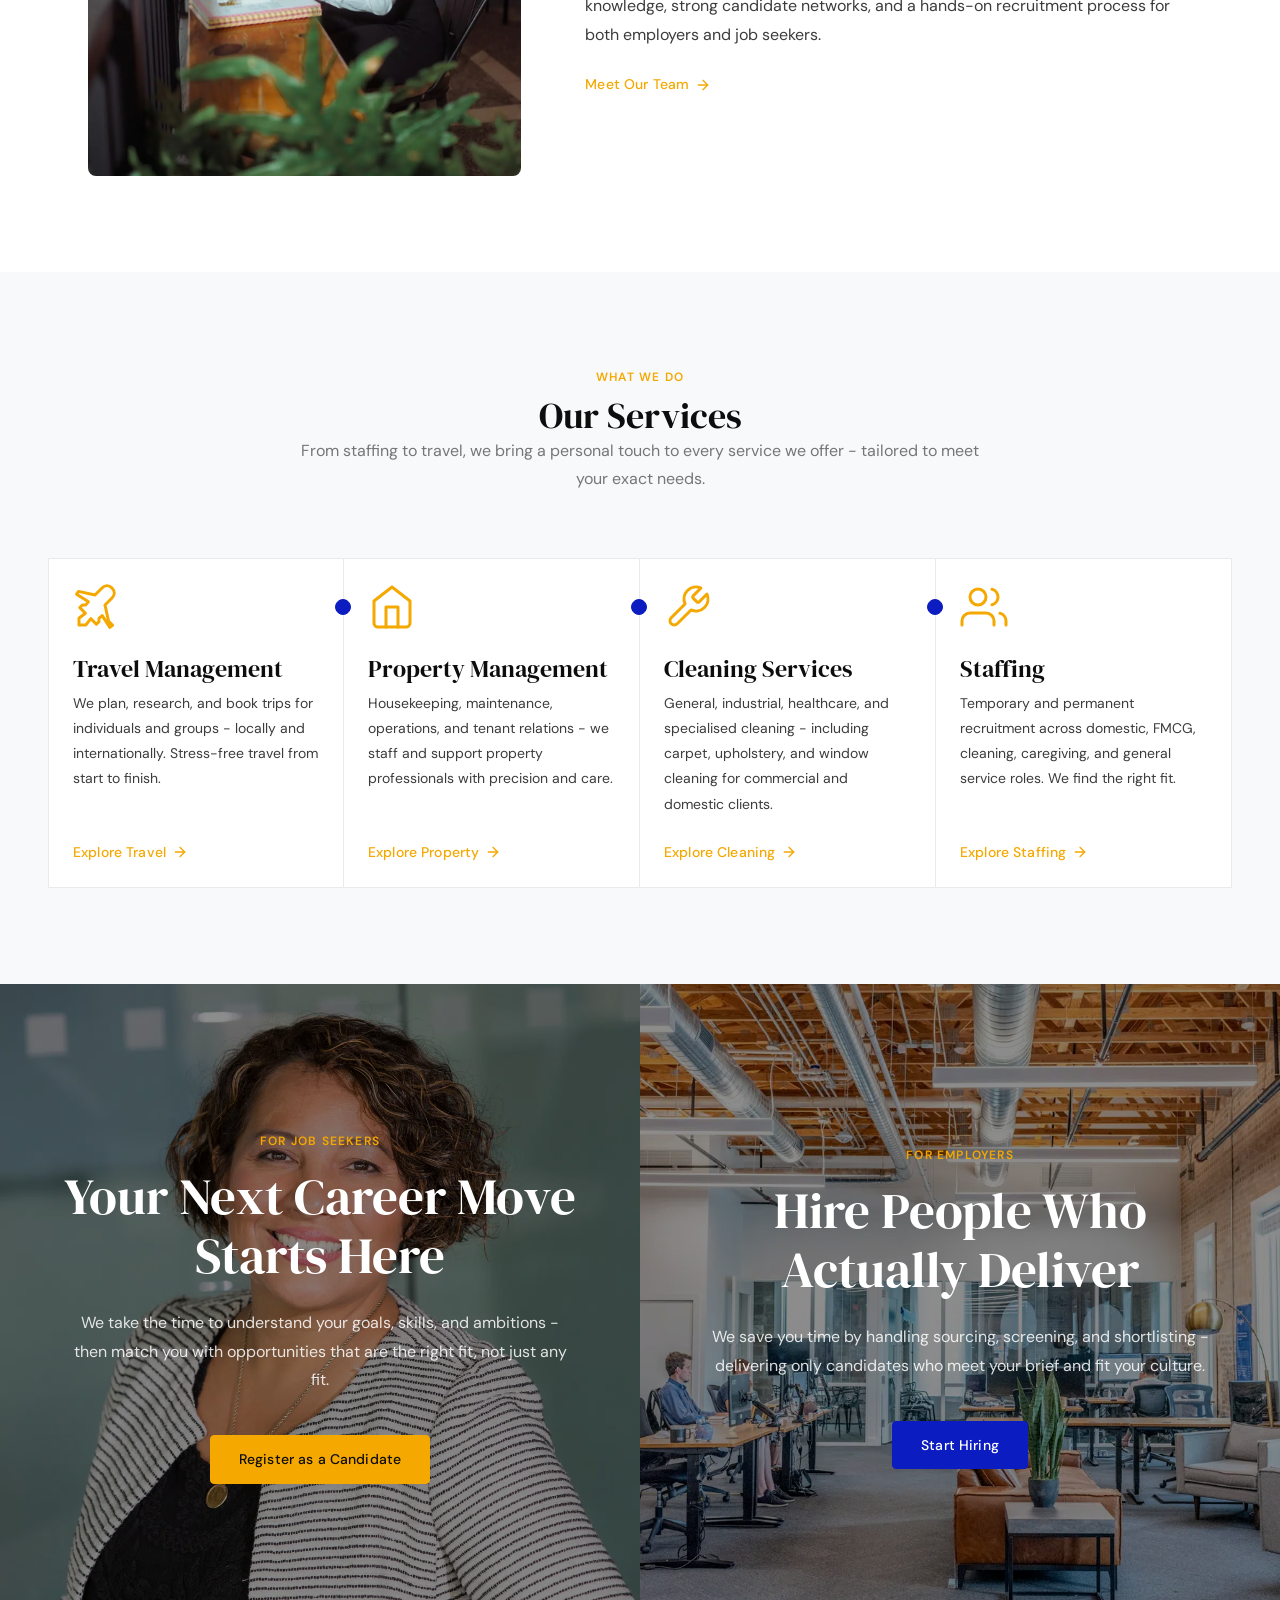
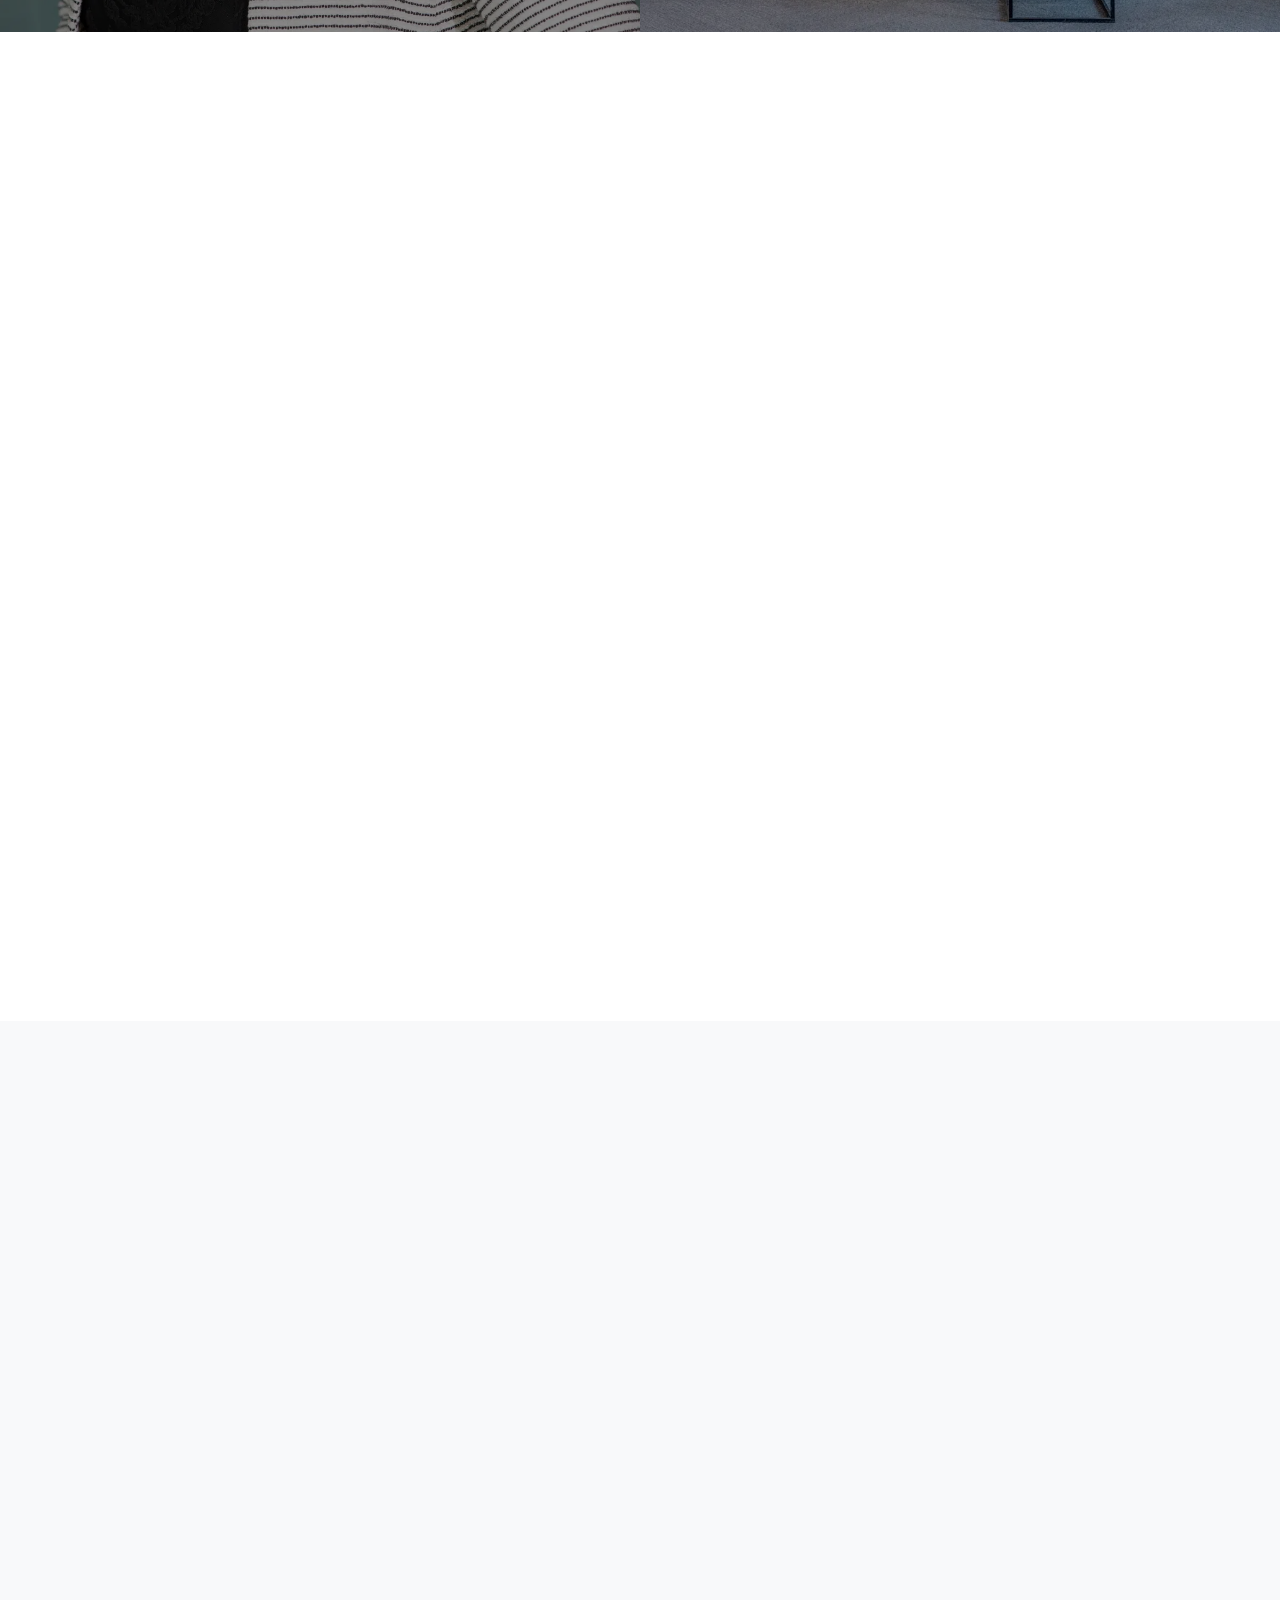
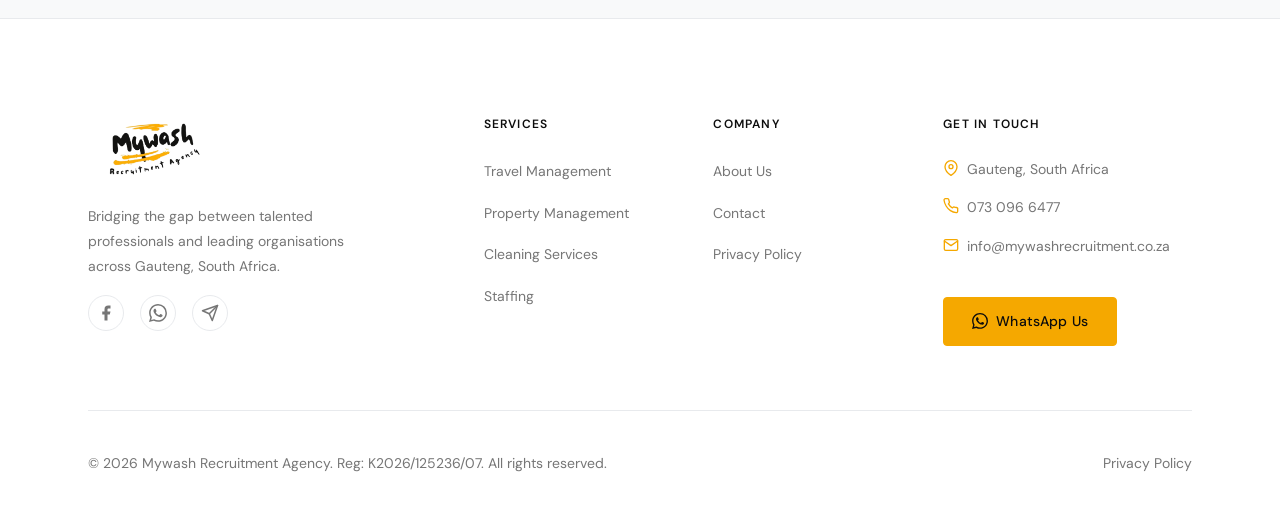
==== commit 18b32a3a: "change of contact details and fix logo." ====
--- a/index.html
+++ b/index.html
@@ -57,7 +57,7 @@
       "@type": "ContactPoint",
       "contactType": "customer service",
       "telephone": "+27730966477",
-      "email": "mywash@mail.com",
+      "email": "info@mywashrecruitment.co.za",
       "availableLanguage": "English"
     },
     "areaServed": "Gauteng, South Africa",
@@ -172,8 +172,8 @@
         <h1 class="hero__title">Where Talent Meets Opportunity</h1>
         <p class="hero__sub">Bridging the gap between skilled professionals and leading organisations across South Africa.</p>
         <div class="hero__ctas">
-          <a href="/contact.html" class="btn btn--employer">Find Talent</a>
-          <a href="/contact.html" class="btn btn--primary">Find a Job</a>
+          <a href="mailto:hire@mywashrecruitment.co.za" class="btn btn--employer">Find Talent</a>
+          <a href="mailto:apply@mywashrecruitment.co.za" class="btn btn--primary">Find a Job</a>
         </div>
       </div>
       <div class="hero__scroll" aria-hidden="true">
@@ -330,7 +330,7 @@
           <span class="label photo-panel__label">For Job Seekers</span>
           <h2 id="candidates-heading" class="photo-panel__title">Your Next Career Move Starts Here</h2>
           <p class="photo-panel__text">We take the time to understand your goals, skills, and ambitions - then match you with opportunities that are the right fit, not just any fit.</p>
-          <a href="/contact.html" class="btn btn--primary">Register as a Candidate</a>
+          <a href="mailto:apply@mywashrecruitment.co.za" class="btn btn--primary">Register as a Candidate</a>
         </div>
       </section>
 
@@ -344,7 +344,7 @@
           <span class="label photo-panel__label">For Employers</span>
           <h2 id="clients-heading" class="photo-panel__title">Hire People Who Actually Deliver</h2>
           <p class="photo-panel__text">We save you time by handling sourcing, screening, and shortlisting - delivering only candidates who meet your brief and fit your culture.</p>
-          <a href="/contact.html" class="btn btn--employer">Start Hiring</a>
+          <a href="mailto:hire@mywashrecruitment.co.za" class="btn btn--employer">Start Hiring</a>
         </div>
       </section>
 
@@ -579,7 +579,7 @@
             </div>
             <div class="footer__contact-item">
               <svg class="footer__contact-icon" viewBox="0 0 24 24" fill="none" stroke="currentColor" stroke-width="2" stroke-linecap="round" stroke-linejoin="round" aria-hidden="true"><path d="M4 4h16c1.1 0 2 .9 2 2v12c0 1.1-.9 2-2 2H4c-1.1 0-2-.9-2-2V6c0-1.1.9-2 2-2z"/><polyline points="22,6 12,13 2,6"/></svg>
-              <a href="mailto:mywash@mail.com" class="footer__link">mywash@mail.com</a>
+              <a href="mailto:info@mywashrecruitment.co.za" class="footer__link">info@mywashrecruitment.co.za</a>
             </div>
           </address>
           <div class="footer__cta-wrap">
--- a/css/main.css
+++ b/css/main.css
@@ -395,7 +395,7 @@
 }
 
 .nav__logo-img {
-  height: 144px;
+  height: 75px;
   width: auto;
   transition: filter 0.35s var(--ease-out);
 }
@@ -1561,7 +1561,7 @@
 }
 
 .footer__logo {
-  height: 120px;
+  height: 65px;
   width: auto;
   margin-bottom: var(--space-md);
 }
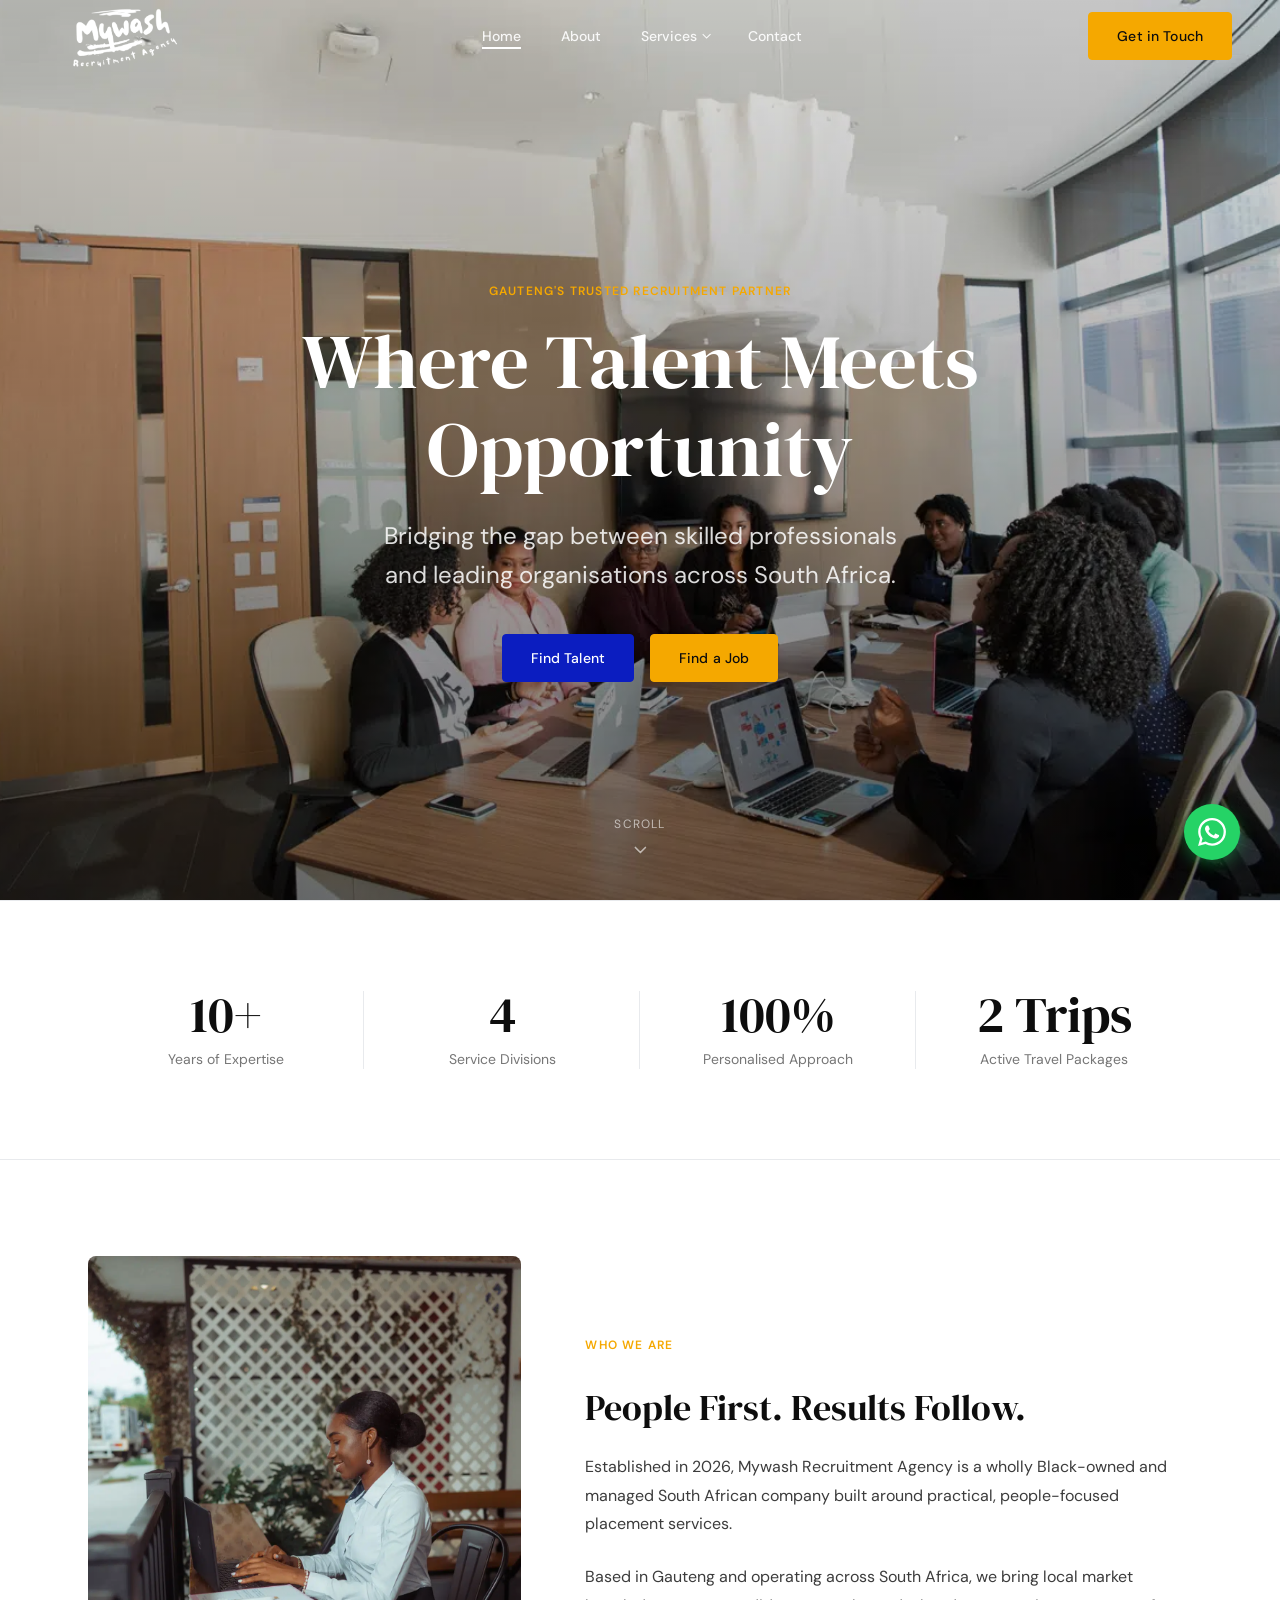
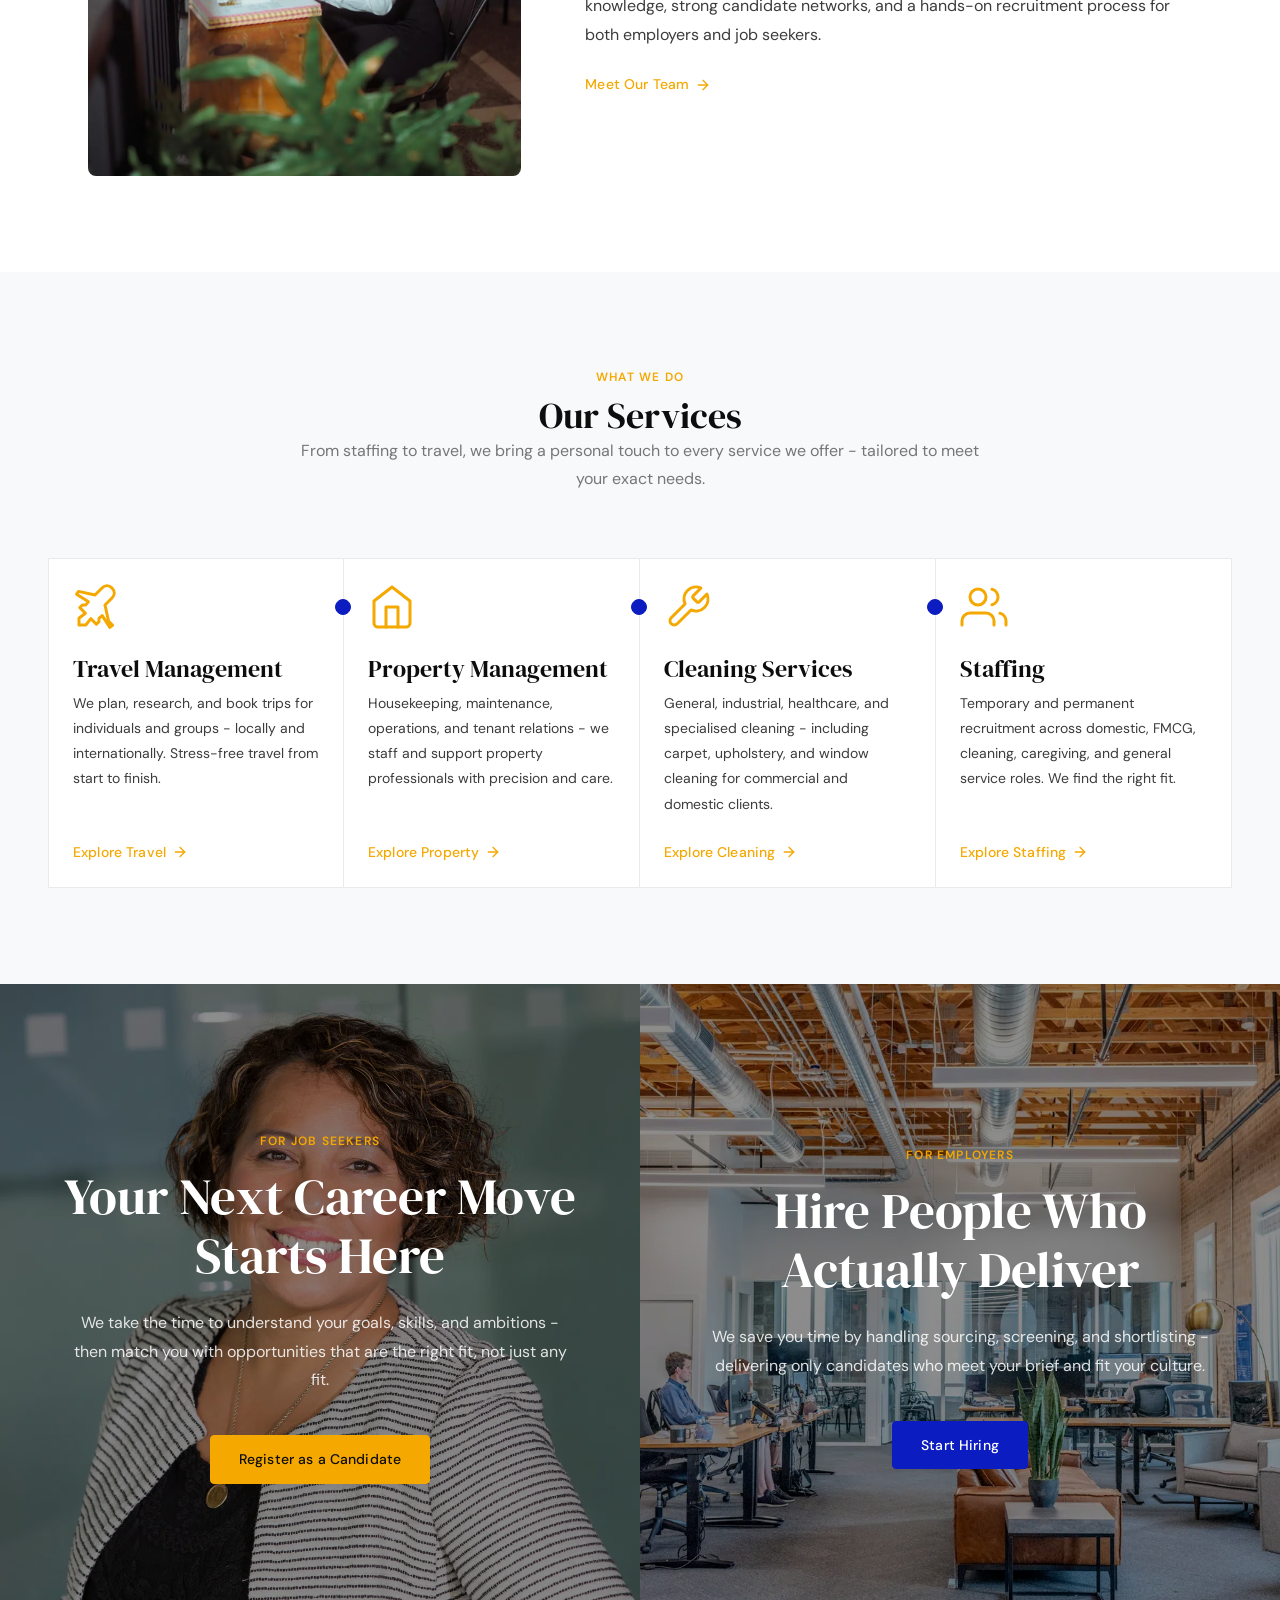
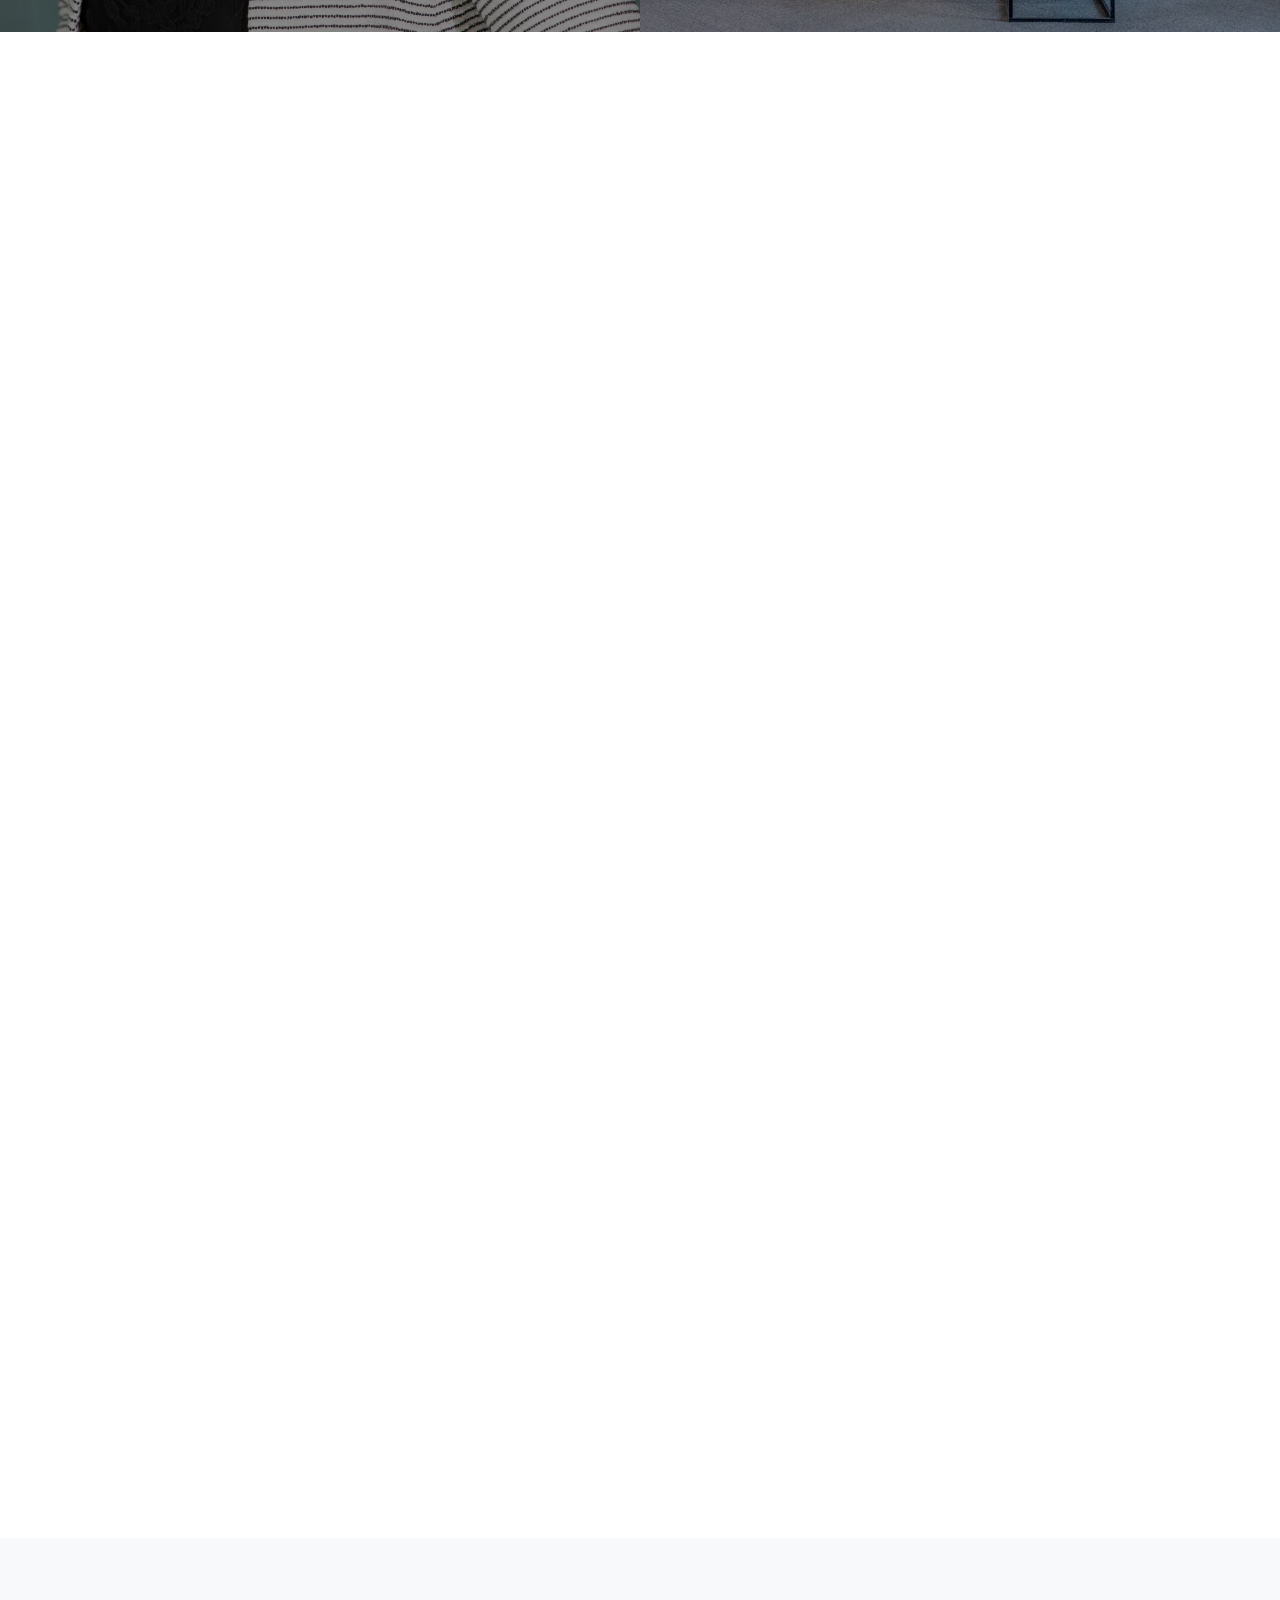
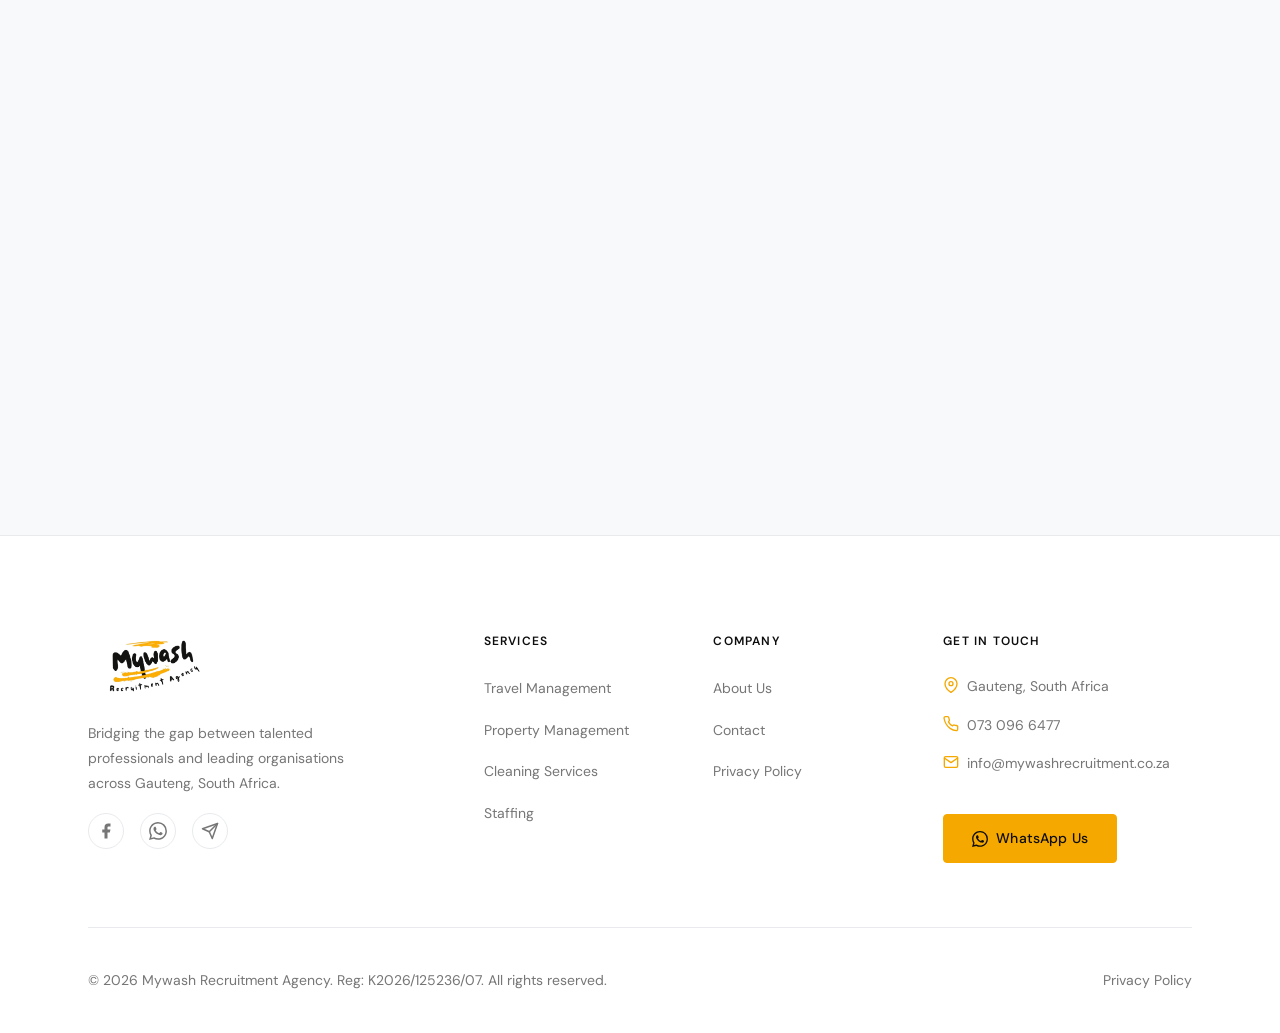
==== commit 36dbf0f0: "feat(travel): replace 2026 packages with 2027 travel packages and flyers" ====
--- a/index.html
+++ b/index.html
@@ -365,8 +365,15 @@
 
           <!-- Package 1: Weekend Gateway to Hartbeespoort -->
           <article class="package-card reveal">
+            <button type="button" class="package-card__media" aria-label="View full flyer for Weekend Gateway to Hartbeespoort">
+              <img src="/images/package_hartbeespoort_feb_2027.jpg" alt="Weekend Gateway to Hartbeespoort travel package flyer - 26 to 28 February 2027" class="package-card__img" width="1080" height="1080" loading="lazy" decoding="async" />
+              <span class="package-card__zoom" aria-hidden="true">
+                <svg width="13" height="13" viewBox="0 0 24 24" fill="none" stroke="currentColor" stroke-width="2" stroke-linecap="round" stroke-linejoin="round"><circle cx="11" cy="11" r="8"/><line x1="21" y1="21" x2="16.65" y2="16.65"/><line x1="11" y1="8" x2="11" y2="14"/><line x1="8" y1="11" x2="14" y2="11"/></svg>
+                View Flyer
+              </span>
+            </button>
             <div class="package-card__header">
-              <span class="package-card__date">28 - 30 August 2026</span>
+              <span class="package-card__date">26 - 28 February 2027</span>
               <h3 class="package-card__title">Weekend Gateway to Hartbeespoort</h3>
             </div>
             <div class="package-card__body">
@@ -375,7 +382,7 @@
                 <ul role="list">
                   <li class="package-card__item">
                     <svg class="package-card__item-icon" viewBox="0 0 24 24" fill="none" stroke="currentColor" stroke-width="2.5" stroke-linecap="round" stroke-linejoin="round" aria-hidden="true"><polyline points="20 6 9 17 4 12"/></svg>
-                    Transport
+                    Return Transport from JHB
                   </li>
                   <li class="package-card__item">
                     <svg class="package-card__item-icon" viewBox="0 0 24 24" fill="none" stroke="currentColor" stroke-width="2.5" stroke-linecap="round" stroke-linejoin="round" aria-hidden="true"><polyline points="20 6 9 17 4 12"/></svg>
@@ -397,10 +404,10 @@
               </div>
               <div class="package-card__footer">
                 <div>
-                  <span class="package-card__price">R2 250</span>
-                  <span class="package-card__deposit">Deposit R750 - non-refundable</span>
+                  <span class="package-card__price">R2 500</span>
+                  <span class="package-card__deposit">Deposit R1 000 - non-refundable</span>
                 </div>
-                <a href="https://wa.me/27730966477?text=Hi%20Mywash%2C%20I%27d%20like%20to%20book%20the%20Weekend%20Gateway%20to%20Hartbeespoort%20package%20(28-30%20Aug%202026)" class="btn btn--primary" target="_blank" rel="noopener noreferrer">Book Now</a>
+                <a href="https://wa.me/27730966477?text=Hi%20Mywash%2C%20I%27d%20like%20to%20book%20the%20Weekend%20Gateway%20to%20Hartbeespoort%20package%20(26-28%20Feb%202027)" class="btn btn--primary" target="_blank" rel="noopener noreferrer">Book Now</a>
               </div>
               <p class="package-card__pickup">
                 <svg width="14" height="14" viewBox="0 0 24 24" fill="none" stroke="currentColor" stroke-width="2" stroke-linecap="round" stroke-linejoin="round" aria-hidden="true"><path d="M21 10c0 7-9 13-9 13s-9-6-9-13a9 9 0 0 1 18 0z"/><circle cx="12" cy="10" r="3"/></svg>
@@ -409,10 +416,17 @@
             </div>
           </article>
 
-          <!-- Package 2: Durban Trip -->
+          <!-- Package 2: Durban Trip (March) -->
           <article class="package-card reveal">
+            <button type="button" class="package-card__media" aria-label="View full flyer for Durban Trip in March 2027">
+              <img src="/images/package_durban_mar_2027.jpg" alt="Durban Trip travel package flyer - 26 to 29 March 2027" class="package-card__img" width="1024" height="1280" loading="lazy" decoding="async" />
+              <span class="package-card__zoom" aria-hidden="true">
+                <svg width="13" height="13" viewBox="0 0 24 24" fill="none" stroke="currentColor" stroke-width="2" stroke-linecap="round" stroke-linejoin="round"><circle cx="11" cy="11" r="8"/><line x1="21" y1="21" x2="16.65" y2="16.65"/><line x1="11" y1="8" x2="11" y2="14"/><line x1="8" y1="11" x2="14" y2="11"/></svg>
+                View Flyer
+              </span>
+            </button>
             <div class="package-card__header">
-              <span class="package-card__date">24 - 27 September 2026</span>
+              <span class="package-card__date">26 - 29 March 2027</span>
               <h3 class="package-card__title">Durban Trip</h3>
             </div>
             <div class="package-card__body">
@@ -421,7 +435,7 @@
                 <ul role="list">
                   <li class="package-card__item">
                     <svg class="package-card__item-icon" viewBox="0 0 24 24" fill="none" stroke="currentColor" stroke-width="2.5" stroke-linecap="round" stroke-linejoin="round" aria-hidden="true"><polyline points="20 6 9 17 4 12"/></svg>
-                    Transport
+                    Return Transport from JHB
                   </li>
                   <li class="package-card__item">
                     <svg class="package-card__item-icon" viewBox="0 0 24 24" fill="none" stroke="currentColor" stroke-width="2.5" stroke-linecap="round" stroke-linejoin="round" aria-hidden="true"><polyline points="20 6 9 17 4 12"/></svg>
@@ -429,7 +443,7 @@
                   </li>
                   <li class="package-card__item">
                     <svg class="package-card__item-icon" viewBox="0 0 24 24" fill="none" stroke="currentColor" stroke-width="2.5" stroke-linecap="round" stroke-linejoin="round" aria-hidden="true"><polyline points="20 6 9 17 4 12"/></svg>
-                    Breakfast
+                    Boat Cruise
                   </li>
                   <li class="package-card__item">
                     <svg class="package-card__item-icon" viewBox="0 0 24 24" fill="none" stroke="currentColor" stroke-width="2.5" stroke-linecap="round" stroke-linejoin="round" aria-hidden="true"><polyline points="20 6 9 17 4 12"/></svg>
@@ -438,19 +452,80 @@
                   <li class="package-card__item">
                     <svg class="package-card__item-icon" viewBox="0 0 24 24" fill="none" stroke="currentColor" stroke-width="2.5" stroke-linecap="round" stroke-linejoin="round" aria-hidden="true"><polyline points="20 6 9 17 4 12"/></svg>
                     Umhlanga Rocks
+                  </li>
+                  <li class="package-card__item">
+                    <svg class="package-card__item-icon" viewBox="0 0 24 24" fill="none" stroke="currentColor" stroke-width="2.5" stroke-linecap="round" stroke-linejoin="round" aria-hidden="true"><polyline points="20 6 9 17 4 12"/></svg>
+                    uShaka Marine World (own cost)
                   </li>
                 </ul>
               </div>
               <div class="package-card__footer">
                 <div>
-                  <span class="package-card__price">R3 850</span>
-                  <span class="package-card__deposit">Deposit R850 - non-refundable</span>
+                  <span class="package-card__price">R4 500</span>
+                  <span class="package-card__deposit">Deposit R1 500 - non-refundable</span>
                 </div>
-                <a href="https://wa.me/27730966477?text=Hi%20Mywash%2C%20I%27d%20like%20to%20book%20the%20Durban%20Trip%20package%20(24-27%20Sep%202026)" class="btn btn--primary" target="_blank" rel="noopener noreferrer">Book Now</a>
+                <a href="https://wa.me/27730966477?text=Hi%20Mywash%2C%20I%27d%20like%20to%20book%20the%20Durban%20Trip%20package%20(26-29%20Mar%202027)" class="btn btn--primary" target="_blank" rel="noopener noreferrer">Book Now</a>
               </div>
               <p class="package-card__pickup">
                 <svg width="14" height="14" viewBox="0 0 24 24" fill="none" stroke="currentColor" stroke-width="2" stroke-linecap="round" stroke-linejoin="round" aria-hidden="true"><path d="M21 10c0 7-9 13-9 13s-9-6-9-13a9 9 0 0 1 18 0z"/><circle cx="12" cy="10" r="3"/></svg>
                 Pickup: Engen Garage, Big Bird South, Midrand
+              </p>
+            </div>
+          </article>
+
+          <!-- Package 3: Cape Town Trip -->
+          <article class="package-card reveal">
+            <button type="button" class="package-card__media" aria-label="View full flyer for Cape Town Trip">
+              <img src="/images/package_cape_town_apr_2027.jpg" alt="Cape Town Trip travel package flyer - 23 to 27 April 2027" class="package-card__img" width="1024" height="1280" loading="lazy" decoding="async" />
+              <span class="package-card__zoom" aria-hidden="true">
+                <svg width="13" height="13" viewBox="0 0 24 24" fill="none" stroke="currentColor" stroke-width="2" stroke-linecap="round" stroke-linejoin="round"><circle cx="11" cy="11" r="8"/><line x1="21" y1="21" x2="16.65" y2="16.65"/><line x1="11" y1="8" x2="11" y2="14"/><line x1="8" y1="11" x2="14" y2="11"/></svg>
+                View Flyer
+              </span>
+            </button>
+            <div class="package-card__header">
+              <span class="package-card__date">23 - 27 April 2027</span>
+              <h3 class="package-card__title">Cape Town Trip</h3>
+            </div>
+            <div class="package-card__body">
+              <div class="package-card__includes">
+                <span class="package-card__includes-label">What's Included</span>
+                <ul role="list">
+                  <li class="package-card__item">
+                    <svg class="package-card__item-icon" viewBox="0 0 24 24" fill="none" stroke="currentColor" stroke-width="2.5" stroke-linecap="round" stroke-linejoin="round" aria-hidden="true"><polyline points="20 6 9 17 4 12"/></svg>
+                    Return Flight from OR Tambo
+                  </li>
+                  <li class="package-card__item">
+                    <svg class="package-card__item-icon" viewBox="0 0 24 24" fill="none" stroke="currentColor" stroke-width="2.5" stroke-linecap="round" stroke-linejoin="round" aria-hidden="true"><polyline points="20 6 9 17 4 12"/></svg>
+                    Airport Transfer
+                  </li>
+                  <li class="package-card__item">
+                    <svg class="package-card__item-icon" viewBox="0 0 24 24" fill="none" stroke="currentColor" stroke-width="2.5" stroke-linecap="round" stroke-linejoin="round" aria-hidden="true"><polyline points="20 6 9 17 4 12"/></svg>
+                    Accommodation with Breakfast
+                  </li>
+                  <li class="package-card__item">
+                    <svg class="package-card__item-icon" viewBox="0 0 24 24" fill="none" stroke="currentColor" stroke-width="2.5" stroke-linecap="round" stroke-linejoin="round" aria-hidden="true"><polyline points="20 6 9 17 4 12"/></svg>
+                    Sunset Cruise
+                  </li>
+                  <li class="package-card__item">
+                    <svg class="package-card__item-icon" viewBox="0 0 24 24" fill="none" stroke="currentColor" stroke-width="2.5" stroke-linecap="round" stroke-linejoin="round" aria-hidden="true"><polyline points="20 6 9 17 4 12"/></svg>
+                    Camps Bay Beach
+                  </li>
+                  <li class="package-card__item">
+                    <svg class="package-card__item-icon" viewBox="0 0 24 24" fill="none" stroke="currentColor" stroke-width="2.5" stroke-linecap="round" stroke-linejoin="round" aria-hidden="true"><polyline points="20 6 9 17 4 12"/></svg>
+                    Table Mountain &amp; V&amp;A Waterfront
+                  </li>
+                </ul>
+              </div>
+              <div class="package-card__footer">
+                <div>
+                  <span class="package-card__price">R10 000</span>
+                  <span class="package-card__deposit">Deposit R1 500 - non-refundable</span>
+                </div>
+                <a href="https://wa.me/27730966477?text=Hi%20Mywash%2C%20I%27d%20like%20to%20book%20the%20Cape%20Town%20Trip%20package%20(23-27%20Apr%202027)" class="btn btn--primary" target="_blank" rel="noopener noreferrer">Book Now</a>
+              </div>
+              <p class="package-card__pickup">
+                <svg width="14" height="14" viewBox="0 0 24 24" fill="none" stroke="currentColor" stroke-width="2" stroke-linecap="round" stroke-linejoin="round" aria-hidden="true"><path d="M21 10c0 7-9 13-9 13s-9-6-9-13a9 9 0 0 1 18 0z"/><circle cx="12" cy="10" r="3"/></svg>
+                Departure: OR Tambo International Airport
               </p>
             </div>
           </article>
--- a/css/main.css
+++ b/css/main.css
@@ -397,6 +397,8 @@
 .nav__logo-img {
   height: 75px;
   width: auto;
+  max-width: 200px;
+  object-fit: contain;
   transition: filter 0.35s var(--ease-out);
 }
 
@@ -1180,11 +1182,13 @@
 
 .package-card {
   position: relative;
+  display: flex;
+  flex-direction: column;
   background-color: var(--color-white);
   border: 1px solid var(--color-border);
   border-radius: var(--radius-card);
   overflow: hidden;
-  transition: border-color 0.2s ease;
+  transition: border-color 0.2s ease, box-shadow 0.2s ease;
 }
 
 .package-card::before {
@@ -1193,14 +1197,61 @@
   inset: 0 0 auto;
   height: 3px;
   background-color: var(--color-secondary);
+  z-index: 2;
 }
 
 .package-card:hover {
   border-color: var(--color-primary);
+  box-shadow: 0 10px 28px rgba(0, 0, 0, 0.06);
+}
+
+.package-card__media {
+  position: relative;
+  width: 100%;
+  aspect-ratio: 4 / 5;
+  background-color: var(--color-surface);
+  border-bottom: 1px solid var(--color-border);
+  padding: 0;
+  margin-top: 3px;
+  display: flex;
+  align-items: center;
+  justify-content: center;
+  overflow: hidden;
+  cursor: zoom-in;
+}
+
+.package-card__img {
+  width: 100%;
+  height: 100%;
+  object-fit: contain;
+  transition: transform 0.35s var(--ease-out);
+}
+
+.package-card__media:hover .package-card__img,
+.package-card__media:focus-visible .package-card__img {
+  transform: scale(1.02);
+}
+
+.package-card__zoom {
+  position: absolute;
+  right: var(--space-xs);
+  bottom: var(--space-xs);
+  background-color: rgba(13, 13, 13, 0.72);
+  color: var(--color-white);
+  font-size: var(--text-label);
+  font-weight: 500;
+  padding: 0.25rem 0.625rem;
+  border-radius: var(--radius-btn);
+  display: inline-flex;
+  align-items: center;
+  gap: 0.35rem;
+  pointer-events: none;
+  backdrop-filter: blur(4px);
+  -webkit-backdrop-filter: blur(4px);
 }
 
 .package-card__header {
-  padding: var(--space-lg) var(--space-lg) var(--space-md);
+  padding: var(--space-md) var(--space-md) var(--space-sm);
   border-bottom: 1px solid var(--color-border);
   color: var(--color-text-primary);
 }
@@ -1211,7 +1262,7 @@
   letter-spacing: var(--tracking-label);
   text-transform: uppercase;
   color: var(--color-secondary);
-  margin-bottom: var(--space-xs);
+  margin-bottom: 0.25rem;
   display: block;
 }
 
@@ -1222,11 +1273,15 @@
 }
 
 .package-card__body {
-  padding: var(--space-lg);
+  padding: var(--space-md);
+  display: flex;
+  flex-direction: column;
+  flex: 1;
 }
 
 .package-card__includes {
   margin-bottom: var(--space-md);
+  flex: 1;
 }
 
 .package-card__includes-label {
@@ -1235,17 +1290,18 @@
   letter-spacing: var(--tracking-label);
   text-transform: uppercase;
   color: var(--color-text-muted);
-  margin-bottom: var(--space-sm);
+  margin-bottom: var(--space-xs);
   display: block;
 }
 
 .package-card__item {
   display: flex;
-  align-items: center;
+  align-items: flex-start;
   gap: var(--space-xs);
   font-size: var(--text-small);
   color: var(--color-text-body);
   padding: 0.25rem 0;
+  line-height: 1.45;
 }
 
 .package-card__item-icon {
@@ -1253,6 +1309,7 @@
   height: 16px;
   color: var(--color-primary);
   flex-shrink: 0;
+  margin-top: 2px;
 }
 
 .package-card__footer {
@@ -1262,6 +1319,7 @@
   flex-wrap: wrap;
   gap: var(--space-sm);
   padding-top: var(--space-md);
+  margin-top: auto;
   border-top: 1px solid var(--color-border);
 }
 
@@ -1269,26 +1327,106 @@
   font-family: var(--font-display);
   font-size: var(--text-h2);
   color: var(--color-text-primary);
+  line-height: 1.1;
 }
 
 .package-card__deposit {
   font-size: var(--text-label);
   color: var(--color-text-muted);
   display: block;
+  margin-top: 0.15rem;
 }
 
 .package-card__pickup {
   font-size: var(--text-small);
   color: var(--color-text-muted);
-  padding-top: var(--space-xs);
-  display: flex;
-  align-items: center;
+  padding-top: var(--space-sm);
+  display: flex;
+  align-items: flex-start;
   gap: 0.375rem;
-}
-
-@media (min-width: 768px) {
+  line-height: 1.4;
+}
+
+.package-card__pickup svg {
+  flex-shrink: 0;
+  margin-top: 2px;
+}
+
+/* Lightbox modal for full package flyer */
+.package-lightbox {
+  border: none;
+  border-radius: var(--radius-card);
+  padding: 0;
+  background: transparent;
+  max-width: min(92vw, 640px);
+  max-height: 90dvh;
+  margin: auto;
+  overflow: visible;
+}
+
+.package-lightbox::backdrop {
+  background: rgba(13, 13, 13, 0.82);
+  backdrop-filter: blur(4px);
+  -webkit-backdrop-filter: blur(4px);
+}
+
+.package-lightbox__inner {
+  position: relative;
+  display: flex;
+  flex-direction: column;
+  align-items: center;
+}
+
+.package-lightbox__img {
+  max-width: 100%;
+  max-height: 85dvh;
+  width: auto;
+  height: auto;
+  border-radius: var(--radius-card);
+  box-shadow: 0 20px 48px rgba(0, 0, 0, 0.45);
+  background-color: var(--color-white);
+}
+
+.package-lightbox__close {
+  position: absolute;
+  top: -14px;
+  right: -14px;
+  width: 40px;
+  height: 40px;
+  border-radius: 50%;
+  background-color: var(--color-white);
+  color: var(--color-text-primary);
+  border: 1px solid var(--color-border);
+  box-shadow: 0 4px 12px rgba(0, 0, 0, 0.25);
+  display: flex;
+  align-items: center;
+  justify-content: center;
+  cursor: pointer;
+  transition: background-color 0.2s ease, transform 0.2s ease;
+}
+
+.package-lightbox__close:hover {
+  background-color: var(--color-primary);
+  transform: scale(1.05);
+}
+
+@media (min-width: 640px) {
   .packages__grid {
     grid-template-columns: repeat(2, 1fr);
+  }
+
+  .package-card__header {
+    padding: var(--space-lg) var(--space-lg) var(--space-md);
+  }
+
+  .package-card__body {
+    padding: var(--space-lg);
+  }
+}
+
+@media (min-width: 1024px) {
+  .packages__grid {
+    grid-template-columns: repeat(3, 1fr);
   }
 }
 
@@ -1563,6 +1701,8 @@
 .footer__logo {
   height: 65px;
   width: auto;
+  max-width: 180px;
+  object-fit: contain;
   margin-bottom: var(--space-md);
 }
 
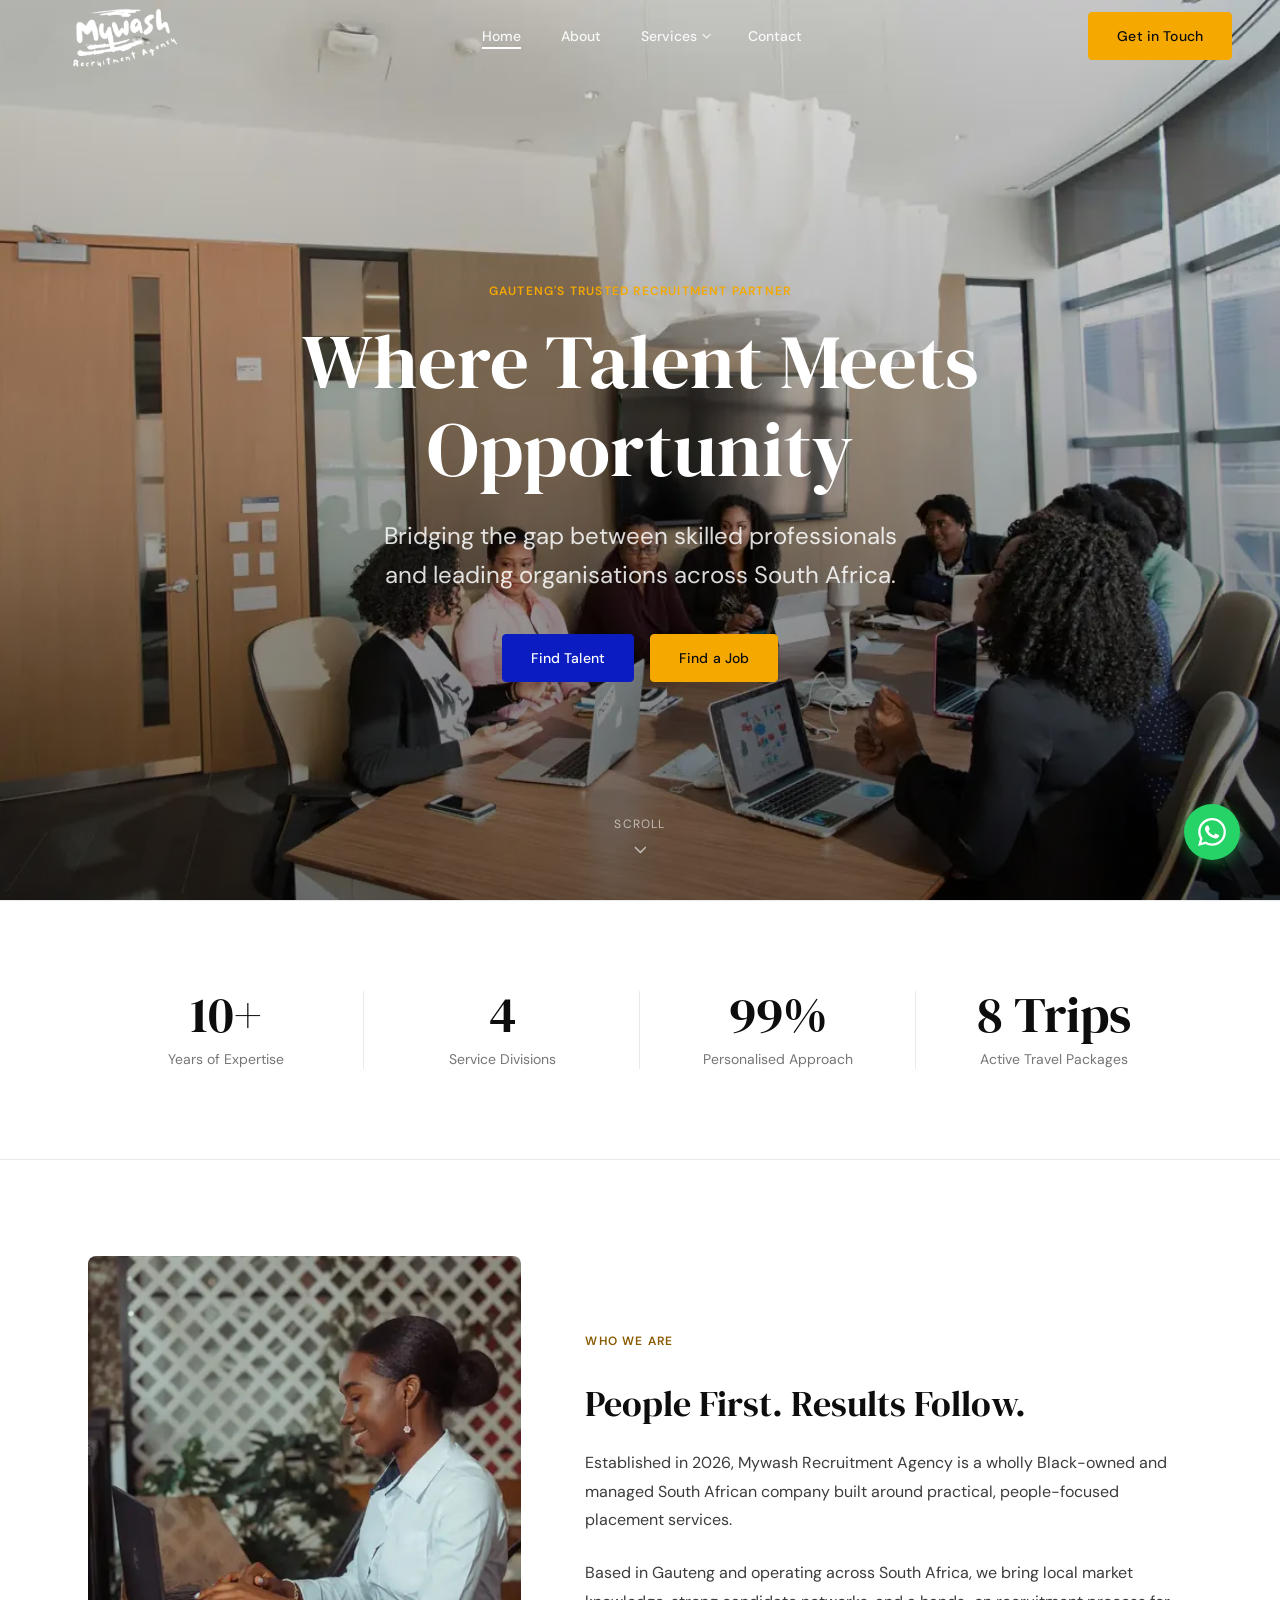
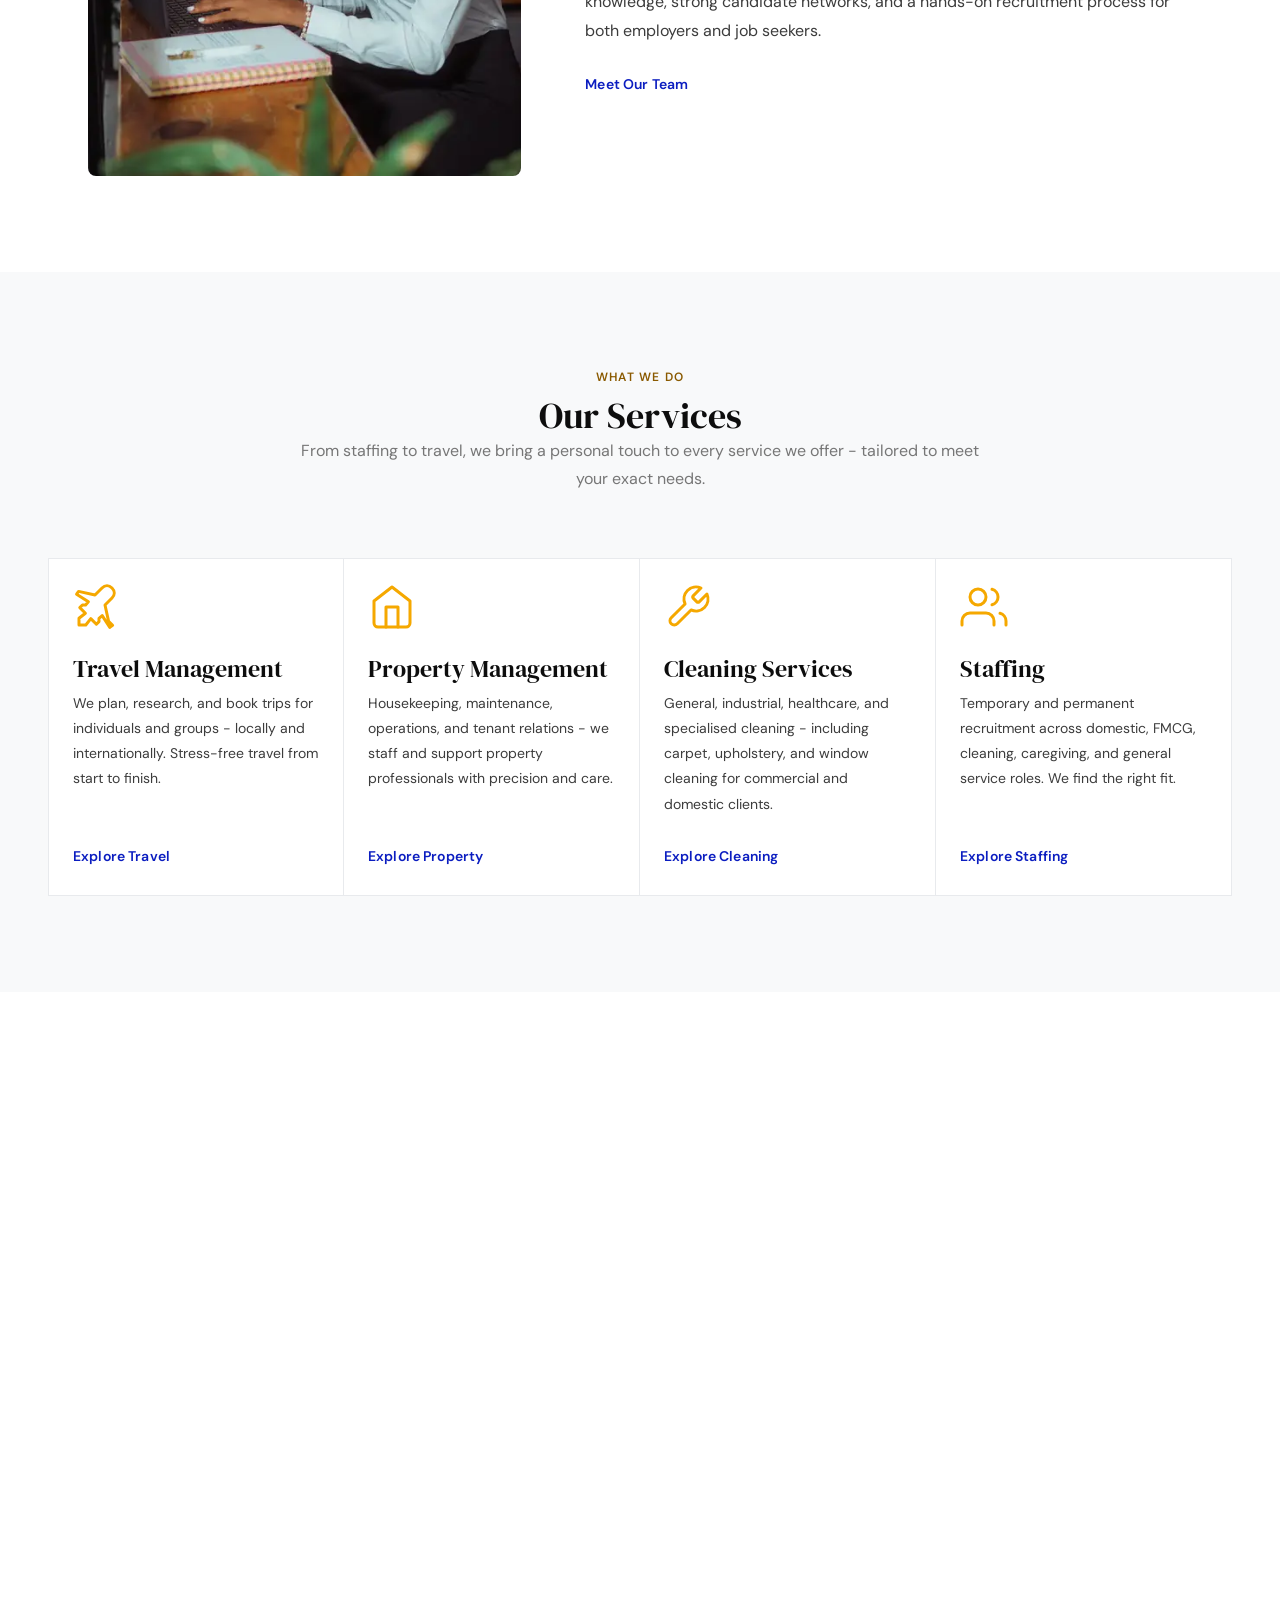
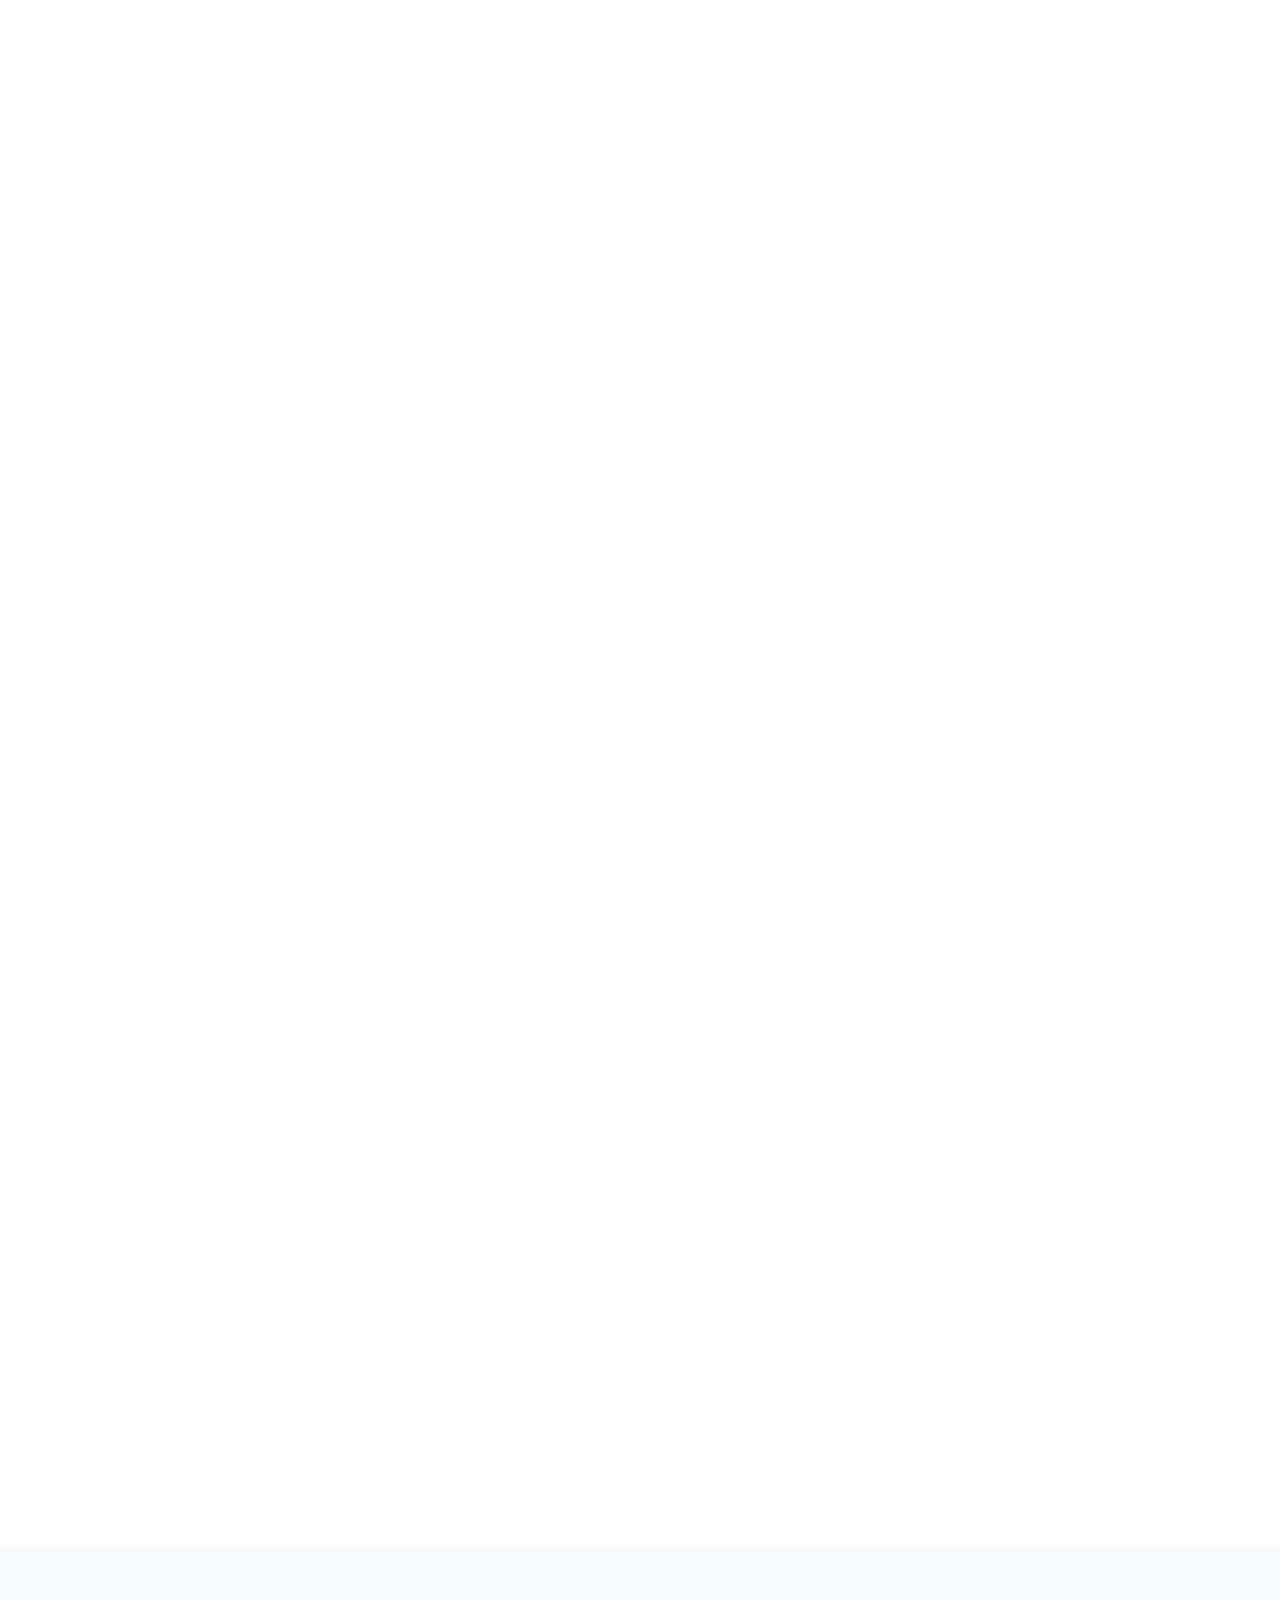
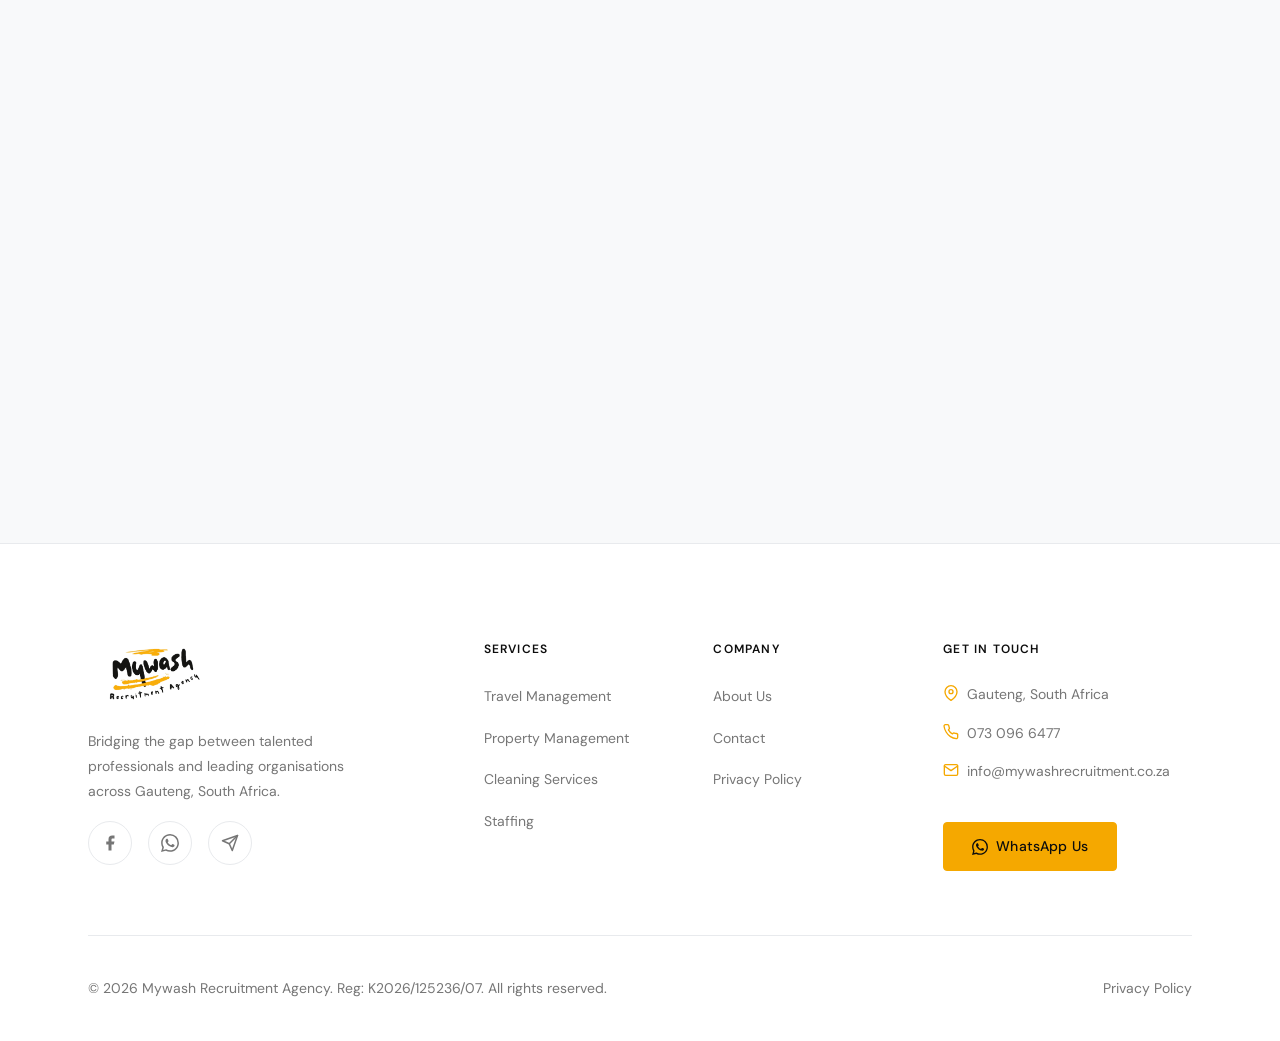
==== commit 6b588630: "perf(ui): apply ponytail & human-ui audit fixes and optimize WebP images" ====
--- a/index.html
+++ b/index.html
@@ -15,23 +15,24 @@
   <meta property="og:title"        content="Mywash Recruitment Agency - Staffing & Recruitment in Gauteng" />
   <meta property="og:description"  content="Connecting top talent with leading organisations across Gauteng. Temporary & permanent recruitment, cleaning, property management and travel services." />
   <meta property="og:url"          content="https://www.mywashrecruitment.co.za/" />
-  <meta property="og:image"        content="https://www.mywashrecruitment.co.za/images/og/home-og.jpg" />
+  <meta property="og:image"        content="https://www.mywashrecruitment.co.za/images/main_hero-1200.webp" />
   <meta property="og:image:width"  content="1200" />
-  <meta property="og:image:height" content="630" />
+  <meta property="og:image:height" content="802" />
   <meta property="og:site_name"    content="Mywash Recruitment Agency" />
 
   <!-- Twitter/X Card -->
   <meta name="twitter:card"        content="summary_large_image" />
   <meta name="twitter:title"       content="Mywash Recruitment Agency - Staffing & Recruitment in Gauteng" />
   <meta name="twitter:description" content="Connecting top talent with leading organisations across Gauteng." />
-  <meta name="twitter:image"       content="https://www.mywashrecruitment.co.za/images/og/home-og.jpg" />
+  <meta name="twitter:image"       content="https://www.mywashrecruitment.co.za/images/main_hero-1200.webp" />
 
   <!-- Preconnect -->
   <link rel="preconnect" href="https://fonts.googleapis.com" />
   <link rel="preconnect" href="https://fonts.gstatic.com" crossorigin />
 
   <!-- Fonts -->
-  <link href="https://fonts.googleapis.com/css2?family=DM+Serif+Display&family=DM+Sans:wght@400;500;600&display=swap" rel="stylesheet" />
+  <link href="https://fonts.googleapis.com/css2?family=DM+Serif+Display&family=DM+Sans:wght@400;500;600&display=swap" rel="stylesheet" media="print" onload="this.media='all'" />
+  <noscript><link href="https://fonts.googleapis.com/css2?family=DM+Serif+Display&family=DM+Sans:wght@400;500;600&display=swap" rel="stylesheet" /></noscript>
 
   <!-- Favicon -->
   <link rel="icon" type="image/png" href="/images/logo.png" />
@@ -165,7 +166,7 @@
     <section class="hero" aria-label="Hero">
       <picture class="hero__bg">
         <source srcset="/images/main_hero-900.webp 900w, /images/main_hero-1200.webp 1200w" sizes="100vw" type="image/webp" />
-        <img src="/images/main_hero-1200.webp" alt="Professionals working together in a modern office environment" width="1200" height="802" fetchpriority="high" decoding="async" />
+        <img src="/images/main_hero-1200.webp" alt="Professionals working together in a modern office environment" width="1200" height="800" fetchpriority="high" decoding="async" />
       </picture>
       <div class="hero__content">
         <span class="label hero__label">Gauteng's Trusted Recruitment Partner</span>
@@ -208,7 +209,7 @@
           </div>
           <div class="stats__item reveal">
             <span class="stats__number">
-              <span class="stat-count" data-target="2" data-suffix=" Trips">0</span>
+              <span class="stat-count" data-target="8" data-suffix=" Trips">0</span>
             </span>
             <span class="stats__label">Active Travel Packages</span>
           </div>
@@ -226,8 +227,8 @@
             <img
               src="/images/who_we_are-1200.webp"
               alt="Recruitment professional reviewing candidate profiles at a desk"
-              width="1200"
-              height="1798"
+              width="800"
+              height="600"
               loading="lazy"
               decoding="async"
             />
@@ -237,10 +238,7 @@
             <h2 id="about-teaser-heading">People First. Results Follow.</h2>
             <p>Established in 2026, Mywash Recruitment Agency is a wholly Black-owned and managed South African company built around practical, people-focused placement services.</p>
             <p>Based in Gauteng and operating across South Africa, we bring local market knowledge, strong candidate networks, and a hands-on recruitment process for both employers and job seekers.</p>
-            <a href="/about.html" class="btn btn--text">
-              Meet Our Team
-              <svg class="btn__arrow" width="16" height="16" viewBox="0 0 24 24" fill="none" stroke="currentColor" stroke-width="2" stroke-linecap="round" stroke-linejoin="round" aria-hidden="true"><line x1="5" y1="12" x2="19" y2="12"/><polyline points="12 5 19 12 12 19"/></svg>
-            </a>
+            <a href="/about.html" class="btn btn--text">Meet Our Team</a>
           </div>
         </div>
       </div>
@@ -266,10 +264,7 @@
             </div>
             <h3 class="service-card__title">Travel Management</h3>
             <p class="service-card__text">We plan, research, and book trips for individuals and groups - locally and internationally. Stress-free travel from start to finish.</p>
-            <a href="/services/travel-management.html" class="btn btn--text">
-              Explore Travel
-              <svg class="btn__arrow" width="16" height="16" viewBox="0 0 24 24" fill="none" stroke="currentColor" stroke-width="2" stroke-linecap="round" stroke-linejoin="round" aria-hidden="true"><line x1="5" y1="12" x2="19" y2="12"/><polyline points="12 5 19 12 12 19"/></svg>
-            </a>
+            <a href="/services/travel-management.html" class="btn btn--text">Explore Travel</a>
           </article>
 
           <!-- Property Management -->
@@ -279,10 +274,7 @@
             </div>
             <h3 class="service-card__title">Property Management</h3>
             <p class="service-card__text">Housekeeping, maintenance, operations, and tenant relations - we staff and support property professionals with precision and care.</p>
-            <a href="/services/property-management.html" class="btn btn--text">
-              Explore Property
-              <svg class="btn__arrow" width="16" height="16" viewBox="0 0 24 24" fill="none" stroke="currentColor" stroke-width="2" stroke-linecap="round" stroke-linejoin="round" aria-hidden="true"><line x1="5" y1="12" x2="19" y2="12"/><polyline points="12 5 19 12 12 19"/></svg>
-            </a>
+            <a href="/services/property-management.html" class="btn btn--text">Explore Property</a>
           </article>
 
           <!-- Cleaning Services -->
@@ -292,10 +284,7 @@
             </div>
             <h3 class="service-card__title">Cleaning Services</h3>
             <p class="service-card__text">General, industrial, healthcare, and specialised cleaning - including carpet, upholstery, and window cleaning for commercial and domestic clients.</p>
-            <a href="/services/cleaning-services.html" class="btn btn--text">
-              Explore Cleaning
-              <svg class="btn__arrow" width="16" height="16" viewBox="0 0 24 24" fill="none" stroke="currentColor" stroke-width="2" stroke-linecap="round" stroke-linejoin="round" aria-hidden="true"><line x1="5" y1="12" x2="19" y2="12"/><polyline points="12 5 19 12 12 19"/></svg>
-            </a>
+            <a href="/services/cleaning-services.html" class="btn btn--text">Explore Cleaning</a>
           </article>
 
           <!-- Staffing -->
@@ -305,10 +294,7 @@
             </div>
             <h3 class="service-card__title">Staffing</h3>
             <p class="service-card__text">Temporary and permanent recruitment across domestic, FMCG, cleaning, caregiving, and general service roles. We find the right fit.</p>
-            <a href="/services/staffing.html" class="btn btn--text">
-              Explore Staffing
-              <svg class="btn__arrow" width="16" height="16" viewBox="0 0 24 24" fill="none" stroke="currentColor" stroke-width="2" stroke-linecap="round" stroke-linejoin="round" aria-hidden="true"><line x1="5" y1="12" x2="19" y2="12"/><polyline points="12 5 19 12 12 19"/></svg>
-            </a>
+            <a href="/services/staffing.html" class="btn btn--text">Explore Staffing</a>
           </article>
 
         </div>
@@ -323,9 +309,8 @@
       <!-- Panel 1: For Candidates -->
       <section
         class="photo-panel"
-        style="--panel-bg: url('/images/candidate_cta-1200.webp');"
-        aria-labelledby="candidates-heading"
-      >
+        aria-labelledby="candidates-heading">
+        <img src="/images/candidate_cta-1200.webp" alt="" class="photo-panel__bg" width="1200" height="800" loading="lazy" decoding="async" />
         <div class="photo-panel__content">
           <span class="label photo-panel__label">For Job Seekers</span>
           <h2 id="candidates-heading" class="photo-panel__title">Your Next Career Move Starts Here</h2>
@@ -337,9 +322,8 @@
       <!-- Panel 2: For Clients -->
       <section
         class="photo-panel"
-        style="--panel-bg: url('/images/employer_cta-1200.webp');"
-        aria-labelledby="clients-heading"
-      >
+        aria-labelledby="clients-heading">
+        <img src="/images/employer_cta-1200.webp" alt="" class="photo-panel__bg" width="1200" height="800" loading="lazy" decoding="async" />
         <div class="photo-panel__content">
           <span class="label photo-panel__label">For Employers</span>
           <h2 id="clients-heading" class="photo-panel__title">Hire People Who Actually Deliver</h2>
@@ -366,11 +350,7 @@
           <!-- Package 1: Weekend Gateway to Hartbeespoort -->
           <article class="package-card reveal">
             <button type="button" class="package-card__media" aria-label="View full flyer for Weekend Gateway to Hartbeespoort">
-              <img src="/images/package_hartbeespoort_feb_2027.jpg" alt="Weekend Gateway to Hartbeespoort travel package flyer - 26 to 28 February 2027" class="package-card__img" width="1080" height="1080" loading="lazy" decoding="async" />
-              <span class="package-card__zoom" aria-hidden="true">
-                <svg width="13" height="13" viewBox="0 0 24 24" fill="none" stroke="currentColor" stroke-width="2" stroke-linecap="round" stroke-linejoin="round"><circle cx="11" cy="11" r="8"/><line x1="21" y1="21" x2="16.65" y2="16.65"/><line x1="11" y1="8" x2="11" y2="14"/><line x1="8" y1="11" x2="14" y2="11"/></svg>
-                View Flyer
-              </span>
+              <img src="/images/package_hartbeespoort_feb_2027.webp" alt="Weekend Gateway to Hartbeespoort travel package flyer - 26 to 28 February 2027" class="package-card__img" width="960" height="960" loading="lazy" decoding="async" />
             </button>
             <div class="package-card__header">
               <span class="package-card__date">26 - 28 February 2027</span>
@@ -419,11 +399,7 @@
           <!-- Package 2: Durban Trip (March) -->
           <article class="package-card reveal">
             <button type="button" class="package-card__media" aria-label="View full flyer for Durban Trip in March 2027">
-              <img src="/images/package_durban_mar_2027.jpg" alt="Durban Trip travel package flyer - 26 to 29 March 2027" class="package-card__img" width="1024" height="1280" loading="lazy" decoding="async" />
-              <span class="package-card__zoom" aria-hidden="true">
-                <svg width="13" height="13" viewBox="0 0 24 24" fill="none" stroke="currentColor" stroke-width="2" stroke-linecap="round" stroke-linejoin="round"><circle cx="11" cy="11" r="8"/><line x1="21" y1="21" x2="16.65" y2="16.65"/><line x1="11" y1="8" x2="11" y2="14"/><line x1="8" y1="11" x2="14" y2="11"/></svg>
-                View Flyer
-              </span>
+              <img src="/images/package_durban_mar_2027.webp" alt="Durban Trip travel package flyer - 26 to 29 March 2027" class="package-card__img" width="768" height="960" loading="lazy" decoding="async" />
             </button>
             <div class="package-card__header">
               <span class="package-card__date">26 - 29 March 2027</span>
@@ -476,11 +452,7 @@
           <!-- Package 3: Cape Town Trip -->
           <article class="package-card reveal">
             <button type="button" class="package-card__media" aria-label="View full flyer for Cape Town Trip">
-              <img src="/images/package_cape_town_apr_2027.jpg" alt="Cape Town Trip travel package flyer - 23 to 27 April 2027" class="package-card__img" width="1024" height="1280" loading="lazy" decoding="async" />
-              <span class="package-card__zoom" aria-hidden="true">
-                <svg width="13" height="13" viewBox="0 0 24 24" fill="none" stroke="currentColor" stroke-width="2" stroke-linecap="round" stroke-linejoin="round"><circle cx="11" cy="11" r="8"/><line x1="21" y1="21" x2="16.65" y2="16.65"/><line x1="11" y1="8" x2="11" y2="14"/><line x1="8" y1="11" x2="14" y2="11"/></svg>
-                View Flyer
-              </span>
+              <img src="/images/package_cape_town_apr_2027.webp" alt="Cape Town Trip travel package flyer - 23 to 27 April 2027" class="package-card__img" width="768" height="960" loading="lazy" decoding="async" />
             </button>
             <div class="package-card__header">
               <span class="package-card__date">23 - 27 April 2027</span>
--- a/css/main.css
+++ b/css/main.css
@@ -12,6 +12,7 @@
   /* --- Brand Colors --- */
   --color-primary:       #F5A800;   /* yellow - CTAs, active states, accents */
   --color-primary-hover: #D48F00;   /* darker yellow - button hover */
+  --color-primary-text:  #8A5A00;   /* WCAG AA accessible amber text on white/surface (5.4:1) */
   --color-primary-light: #FFF8E6;   /* pale yellow - hover bg, tag bg, focus halo */
   --color-secondary:     rgb(11, 29, 192);   /* deep navy - CTA banner bg, minimal accents */
 
@@ -87,6 +88,7 @@
 html {
   font-size: 16px;
   scroll-behavior: smooth;
+  scroll-padding-top: 88px;
   -webkit-text-size-adjust: 100%;
 }
 
@@ -187,7 +189,7 @@
   font-weight: 600;
   letter-spacing: var(--tracking-label);
   text-transform: uppercase;
-  color: var(--color-primary);
+  color: var(--color-primary-text);
   margin-bottom: var(--space-xs);
   display: block;
 }
@@ -291,8 +293,8 @@
 /* Ghost button (on white bg) */
 .btn--ghost {
   background-color: transparent;
-  color: var(--color-primary);
-  border: 1.5px solid var(--color-primary);
+  color: var(--color-primary-text);
+  border: 1.5px solid var(--color-primary-hover);
 }
 
 .btn--ghost:hover {
@@ -322,25 +324,17 @@
   transform: translateY(-1px);
 }
 
-/* Text link with arrow */
+/* Text link */
 .btn--text {
-  padding: 0;
+  padding: 0.25rem 0;
   background: none;
   border: none;
-  color: var(--color-primary);
-  font-size: var(--text-small);
-  font-weight: 500;
+  color: var(--color-secondary);
+  font-size: var(--text-small);
+  font-weight: 600;
   display: inline-flex;
   align-items: center;
   gap: 0.375rem;
-}
-
-.btn--text .btn__arrow {
-  transition: transform 0.2s var(--ease-out);
-}
-
-.btn--text:hover .btn__arrow {
-  transform: translateX(4px);
 }
 
 .btn--text:hover {
@@ -532,7 +526,6 @@
   background: none;
   border: none;
   z-index: var(--z-drawer);
-  aria-label: "Open menu";
 }
 
 .nav__hamburger-line {
@@ -631,8 +624,10 @@
 .nav__drawer-sublink {
   font-size: var(--text-small);
   color: var(--color-text-body);
-  padding: 0.375rem 0;
-  display: block;
+  padding: 0.625rem 0;
+  min-height: 44px;
+  display: flex;
+  align-items: center;
   transition: color 0.2s ease;
 }
 
@@ -805,10 +800,6 @@
   padding-bottom: var(--space-2xl);
 }
 
-.page-hero--sm {
-  min-height: 35vh;
-}
-
 .page-hero--md {
   min-height: 50vh;
 }
@@ -833,7 +824,7 @@
   content: '';
   position: absolute;
   inset: 0;
-  background: linear-gradient(to bottom, rgba(0,0,0,0.1), rgba(0,0,0,0.6));
+  background: linear-gradient(to bottom, rgba(0,0,0,0.1), rgba(0,0,0,0.65));
 }
 
 .page-hero__content {
@@ -856,25 +847,6 @@
   max-width: 720px;
 }
 
-/* White page hero (no image) */
-.page-hero--white {
-  background-color: var(--color-white);
-  padding-top: calc(72px + var(--space-2xl));
-  padding-bottom: var(--space-xl);
-  min-height: auto;
-}
-
-.page-hero--white .page-hero__title {
-  color: var(--color-text-primary);
-}
-
-.page-hero--white .page-hero__subtitle {
-  color: var(--color-text-muted);
-  font-size: var(--text-h3);
-  margin-top: var(--space-sm);
-  max-width: 560px;
-}
-
 @media (min-width: 1024px) {
   .hero__title {
     font-size: var(--text-hero);
@@ -892,96 +864,46 @@
 
 .photo-stack {
   position: relative;
+  content-visibility: auto;
+  contain-intrinsic-size: auto 600px;
 }
 
 .photo-panel {
   position: relative;
-  min-height: 100vh;
+  min-height: 72vh;
   display: flex;
   align-items: center;
   overflow: hidden;
 }
 
-/* Fixed pseudo-element background - the "snap" effect */
-.photo-panel::before {
-  content: '';
-  position: fixed;
+.photo-panel__bg {
+  position: absolute;
   inset: 0;
-  background-image: var(--panel-bg);
-  background-size: cover;
-  background-position: center;
-  opacity: 0;
-  transition: opacity 0.7s var(--ease-out);
-  z-index: -1;
-}
-
-.photo-panel.is-active::before {
-  opacity: 1;
-}
-
-/* Dark overlay for text legibility */
+  width: 100%;
+  height: 100%;
+  object-fit: cover;
+  object-position: center;
+  z-index: 0;
+}
+
 .photo-panel::after {
   content: '';
-  position: fixed;
+  position: absolute;
   inset: 0;
-  background: rgba(0, 0, 0, 0.45);
-  opacity: 0;
-  transition: opacity 0.7s ease;
-  z-index: -1;
+  background: rgba(15, 25, 35, 0.58);
+  z-index: 0;
   pointer-events: none;
 }
 
-.photo-panel.is-active::after {
-  opacity: 1;
-}
-
-/* Homepage split: candidate and employer CTAs side by side on larger screens */
 @media (min-width: 768px) {
   .photo-stack--split {
     display: grid;
     grid-template-columns: repeat(2, minmax(0, 1fr));
   }
 
-  .photo-stack--split .photo-panel {
-    min-height: 72vh;
-  }
-
-  .photo-stack--split .photo-panel::before,
-  .photo-stack--split .photo-panel::after {
-    position: absolute;
-    opacity: 1;
-  }
-
-  .photo-stack--split .photo-panel::before {
-    z-index: 0;
-  }
-
-  .photo-stack--split .photo-panel::after {
-    z-index: 0;
-  }
-
   .photo-stack--split .photo-panel__content {
     padding-left: var(--space-xl);
     padding-right: var(--space-xl);
-  }
-}
-
-/* Mobile: use static background instead of fixed (iOS fix) */
-@media (max-width: 1023px) {
-  .photo-panel::before {
-    position: absolute;
-    background-attachment: scroll;
-    opacity: 1;
-  }
-
-  .photo-panel::after {
-    position: absolute;
-    opacity: 1;
-  }
-
-  .photo-panel.is-active::before,
-  .photo-panel.is-active::after {
-    opacity: 1;
   }
 }
 
@@ -1040,7 +962,6 @@
   position: relative;
 }
 
-/* Vertical divider between stats */
 .stats__item:not(:last-child)::after {
   content: '';
   position: absolute;
@@ -1051,10 +972,14 @@
   background-color: var(--color-border);
 }
 
-/* Horizontal rule between rows on mobile */
-.stats__item:nth-child(odd):nth-last-child(-n+2),
-.stats__item:nth-child(even):nth-last-child(-n+1) {
-  /* handled by gap and natural flow */
+@media (max-width: 1023px) {
+  .stats__item:nth-child(even)::after {
+    display: none;
+  }
+
+  .stats__item:nth-child(-n+2) {
+    border-bottom: 1px solid var(--color-border);
+  }
 }
 
 .stats__number {
@@ -1101,26 +1026,10 @@
   display: flex;
   flex-direction: column;
   position: relative;
-  overflow: visible;
 }
 
 .service-card:not(:first-child) {
   margin-left: -1px;
-}
-
-/* Blue notch slot on receiving side - hidden by default (mobile first) */
-.service-card:not(:first-child)::before {
-  content: '';
-  position: absolute;
-  left: -9px;
-  top: 40px;
-  width: 16px;
-  height: 16px;
-  background: var(--color-secondary);
-  border: 1px solid var(--color-secondary);
-  border-radius: 50%;
-  z-index: 2;
-  display: none;
 }
 
 .service-card:hover {
@@ -1159,14 +1068,6 @@
 @media (min-width: 1024px) {
   .services__grid {
     grid-template-columns: repeat(4, 1fr);
-  }
-
-  .service-card:not(:first-child)::before {
-    display: block;
-  }
-
-  .service-card:first-child::before {
-    display: none;
   }
 }
 
@@ -1220,6 +1121,21 @@
   cursor: zoom-in;
 }
 
+.package-card__media::after {
+  content: "View flyer";
+  position: absolute;
+  right: var(--space-xs);
+  bottom: var(--space-xs);
+  background-color: rgba(13, 13, 13, 0.76);
+  color: var(--color-white);
+  font-size: var(--text-label);
+  font-weight: 500;
+  padding: 0.25rem 0.625rem;
+  border-radius: var(--radius-btn);
+  pointer-events: none;
+  backdrop-filter: blur(4px);
+}
+
 .package-card__img {
   width: 100%;
   height: 100%;
@@ -1230,24 +1146,6 @@
 .package-card__media:hover .package-card__img,
 .package-card__media:focus-visible .package-card__img {
   transform: scale(1.02);
-}
-
-.package-card__zoom {
-  position: absolute;
-  right: var(--space-xs);
-  bottom: var(--space-xs);
-  background-color: rgba(13, 13, 13, 0.72);
-  color: var(--color-white);
-  font-size: var(--text-label);
-  font-weight: 500;
-  padding: 0.25rem 0.625rem;
-  border-radius: var(--radius-btn);
-  display: inline-flex;
-  align-items: center;
-  gap: 0.35rem;
-  pointer-events: none;
-  backdrop-filter: blur(4px);
-  -webkit-backdrop-filter: blur(4px);
 }
 
 .package-card__header {
@@ -1367,7 +1265,6 @@
 .package-lightbox::backdrop {
   background: rgba(13, 13, 13, 0.82);
   backdrop-filter: blur(4px);
-  -webkit-backdrop-filter: blur(4px);
 }
 
 .package-lightbox__inner {
@@ -1391,8 +1288,8 @@
   position: absolute;
   top: -14px;
   right: -14px;
-  width: 40px;
-  height: 40px;
+  width: 44px;
+  height: 44px;
   border-radius: 50%;
   background-color: var(--color-white);
   color: var(--color-text-primary);
@@ -1431,193 +1328,7 @@
 }
 
 /* ==========================================================================
-   13. TEAM / PERSON CARDS
-   ========================================================================== */
-
-.team__grid {
-  display: grid;
-  grid-template-columns: 1fr;
-  gap: var(--space-lg);
-  justify-items: center;
-}
-
-.team-card {
-  text-align: center;
-  max-width: 280px;
-  width: 100%;
-}
-
-.team-card__photo {
-  width: 200px;
-  height: 200px;
-  border-radius: 50%;
-  object-fit: cover;
-  margin: 0 auto var(--space-md);
-  border: 3px solid var(--color-border);
-}
-
-.team-card__name {
-  font-size: var(--text-h3);
-  color: var(--color-text-primary);
-  margin-bottom: var(--space-xs);
-}
-
-.team-card__title {
-  font-size: var(--text-small);
-  color: var(--color-primary);
-  font-weight: 500;
-  margin-bottom: var(--space-sm);
-}
-
-.team-card__bio {
-  font-size: var(--text-small);
-  color: var(--color-text-body);
-  line-height: var(--leading-loose);
-}
-
-@media (min-width: 768px) {
-  .team__grid {
-    grid-template-columns: repeat(2, 1fr);
-    justify-items: start;
-  }
-
-  .team-card {
-    text-align: left;
-  }
-
-  .team-card__photo {
-    margin-left: 0;
-  }
-}
-
-@media (min-width: 1024px) {
-  .team__grid {
-    grid-template-columns: repeat(3, 1fr);
-  }
-}
-
-/* ==========================================================================
-   14. TESTIMONIAL / QUOTE BLOCK
-   ========================================================================== */
-
-.testimonials {
-  position: relative;
-  overflow: hidden;
-}
-
-.testimonial-carousel {
-  position: relative;
-}
-
-.testimonial-slides {
-  display: flex;
-  overflow: hidden;
-}
-
-.testimonial-slide {
-  min-width: 100%;
-  padding: 0 var(--space-xs);
-}
-
-.testimonial-card {
-  max-width: 720px;
-  margin: 0 auto;
-  text-align: center;
-  padding: var(--space-xl) var(--space-lg);
-}
-
-.testimonial-card__quote-mark {
-  font-family: var(--font-display);
-  font-size: 6rem;
-  line-height: 0.5;
-  color: var(--color-primary-light);
-  margin-bottom: var(--space-md);
-  display: block;
-}
-
-.testimonial-card__quote {
-  font-family: var(--font-display);
-  font-size: var(--text-h3);
-  font-style: italic;
-  color: var(--color-text-primary);
-  line-height: var(--leading-normal);
-  margin-bottom: var(--space-lg);
-}
-
-.testimonial-card__author {
-  display: flex;
-  align-items: center;
-  justify-content: center;
-  gap: var(--space-sm);
-}
-
-.testimonial-card__author-photo {
-  width: 48px;
-  height: 48px;
-  border-radius: 50%;
-  object-fit: cover;
-}
-
-.testimonial-card__author-name {
-  font-size: var(--text-small);
-  font-weight: 500;
-  color: var(--color-text-primary);
-  display: block;
-}
-
-.testimonial-card__author-role {
-  font-size: var(--text-small);
-  color: var(--color-text-muted);
-}
-
-/* Carousel controls */
-.carousel-controls {
-  display: flex;
-  align-items: center;
-  justify-content: center;
-  gap: var(--space-md);
-  margin-top: var(--space-lg);
-}
-
-.carousel-btn {
-  width: 44px;
-  height: 44px;
-  border-radius: 50%;
-  border: 1.5px solid var(--color-border);
-  display: flex;
-  align-items: center;
-  justify-content: center;
-  color: var(--color-text-body);
-  transition: border-color 0.2s ease, color 0.2s ease;
-}
-
-.carousel-btn:hover {
-  border-color: var(--color-primary);
-  color: var(--color-primary);
-}
-
-.carousel-dots {
-  display: flex;
-  gap: 0.5rem;
-}
-
-.carousel-dot {
-  width: 8px;
-  height: 8px;
-  border-radius: 50%;
-  background-color: var(--color-border);
-  border: none;
-  cursor: pointer;
-  transition: background-color 0.2s ease, transform 0.2s ease;
-}
-
-.carousel-dot.is-active {
-  background-color: var(--color-primary);
-  transform: scale(1.25);
-}
-
-/* ==========================================================================
-   15. CONTACT FORM
+   13. CONTACT FORM
    ========================================================================== */
 
 .contact-form {
@@ -1678,7 +1389,62 @@
 }
 
 /* ==========================================================================
-   17. FOOTER
+   14. FAQ ACCORDION (Native <details> / <summary>)
+   ========================================================================== */
+
+.faq__list {
+  display: flex;
+  flex-direction: column;
+  border-top: 1px solid var(--color-border);
+}
+
+.faq__item {
+  border-bottom: 1px solid var(--color-border);
+}
+
+.faq__question {
+  width: 100%;
+  padding: var(--space-md) 0;
+  display: flex;
+  align-items: center;
+  justify-content: space-between;
+  gap: var(--space-md);
+  font-size: var(--text-body);
+  font-weight: 500;
+  color: var(--color-text-primary);
+  font-family: var(--font-body);
+  cursor: pointer;
+  list-style: none;
+}
+
+.faq__question::-webkit-details-marker {
+  display: none;
+}
+
+.faq__icon {
+  width: 20px;
+  height: 20px;
+  flex-shrink: 0;
+  color: var(--color-primary-text);
+  transition: transform 0.25s var(--ease-out);
+}
+
+.faq__item[open] .faq__icon {
+  transform: rotate(45deg);
+}
+
+.faq__answer {
+  padding-bottom: var(--space-md);
+}
+
+.faq__answer p {
+  font-size: var(--text-small);
+  color: var(--color-text-body);
+  line-height: var(--leading-loose);
+}
+
+/* ==========================================================================
+   15. FOOTER
    ========================================================================== */
 
 .footer {
@@ -1736,7 +1502,7 @@
 }
 
 .footer__link:hover {
-  color: var(--color-primary);
+  color: var(--color-primary-text);
 }
 
 .footer__contact-item {
@@ -1782,7 +1548,7 @@
 }
 
 .footer__legal-link:hover {
-  color: var(--color-primary);
+  color: var(--color-primary-text);
 }
 
 .footer__social {
@@ -1792,8 +1558,8 @@
 }
 
 .footer__social-link {
-  width: 36px;
-  height: 36px;
+  width: 44px;
+  height: 44px;
   display: flex;
   align-items: center;
   justify-content: center;
@@ -1804,8 +1570,8 @@
 }
 
 .footer__social-link:hover {
-  color: var(--color-primary);
-  border-color: var(--color-primary);
+  color: var(--color-primary-text);
+  border-color: var(--color-primary-hover);
 }
 
 @media (min-width: 768px) {
@@ -1827,7 +1593,7 @@
 }
 
 /* ==========================================================================
-   18. TWO-COLUMN LAYOUT (About, Contact, etc.)
+   16. TWO-COLUMN LAYOUT (About, Contact, etc.)
    ========================================================================== */
 
 .two-col {
@@ -1835,10 +1601,6 @@
   grid-template-columns: 1fr;
   gap: var(--space-xl);
   align-items: center;
-}
-
-.two-col--reverse .two-col__media {
-  order: -1;
 }
 
 .two-col__media img {
@@ -1864,21 +1626,13 @@
     grid-template-columns: 5fr 7fr;
   }
 
-  .two-col--reverse {
-    grid-template-columns: 7fr 5fr;
-  }
-
-  .two-col--reverse .two-col__media {
-    order: 0;
-  }
-
   .two-col__media img {
     height: 520px;
   }
 }
 
 /* ==========================================================================
-   19. VALUES / FEATURES GRID
+   17. VALUES / FEATURES GRID
    ========================================================================== */
 
 .values__grid {
@@ -1902,7 +1656,7 @@
   align-items: center;
   justify-content: center;
   flex-shrink: 0;
-  color: var(--color-primary);
+  color: var(--color-primary-text);
 }
 
 .value-item__title {
@@ -1926,7 +1680,7 @@
 }
 
 /* ==========================================================================
-   20. BREADCRUMBS
+   18. BREADCRUMBS
    ========================================================================== */
 
 .breadcrumb {
@@ -1951,7 +1705,7 @@
 }
 
 .breadcrumb__link:hover {
-  color: var(--color-primary);
+  color: var(--color-primary-text);
 }
 
 .breadcrumb__sep {
@@ -1963,8 +1717,25 @@
   font-weight: 500;
 }
 
-/* ==========================================================================
-   21. REVEAL ANIMATIONS (Scroll-triggered)
+/* High-contrast breadcrumbs inside dark image heroes */
+.page-hero .breadcrumb__link {
+  color: rgba(255, 255, 255, 0.82);
+}
+
+.page-hero .breadcrumb__link:hover {
+  color: var(--color-primary);
+}
+
+.page-hero .breadcrumb__sep {
+  color: rgba(255, 255, 255, 0.5);
+}
+
+.page-hero .breadcrumb__current {
+  color: var(--color-white);
+}
+
+/* ==========================================================================
+   19. REVEAL ANIMATIONS (Scroll-triggered)
    ========================================================================== */
 
 .reveal {
@@ -1978,7 +1749,6 @@
   transform: translateY(0);
 }
 
-/* Stagger delays for grid children */
 .reveal-stagger > *:nth-child(1) { transition-delay: 0s; }
 .reveal-stagger > *:nth-child(2) { transition-delay: 0.1s; }
 .reveal-stagger > *:nth-child(3) { transition-delay: 0.2s; }
@@ -1987,7 +1757,7 @@
 .reveal-stagger > *:nth-child(6) { transition-delay: 0.5s; }
 
 /* ==========================================================================
-   22. WHATSAPP FLOATING BUTTON
+   20. WHATSAPP FLOATING BUTTON & UTILITIES
    ========================================================================== */
 
 .whatsapp-float {
@@ -2005,7 +1775,6 @@
   z-index: var(--z-modal);
   box-shadow: 0 4px 16px rgba(37, 211, 102, 0.4);
   transition: transform 0.2s var(--ease-out), box-shadow 0.2s var(--ease-out);
-  aria-label: "Chat on WhatsApp";
 }
 
 .whatsapp-float:hover {
@@ -2018,40 +1787,8 @@
   height: 28px;
 }
 
-/* ==========================================================================
-   23. UTILITY CLASSES
-   ========================================================================== */
-
-.sr-only {
-  position: absolute;
-  width: 1px;
-  height: 1px;
-  padding: 0;
-  margin: -1px;
-  overflow: hidden;
-  clip: rect(0, 0, 0, 0);
-  white-space: nowrap;
-  border: 0;
-}
-
-.text-center { text-align: center; }
-.text-left   { text-align: left; }
-
-.mt-sm  { margin-top: var(--space-sm); }
-.mt-md  { margin-top: var(--space-md); }
-.mt-lg  { margin-top: var(--space-lg); }
-.mt-xl  { margin-top: var(--space-xl); }
-.mb-sm  { margin-bottom: var(--space-sm); }
-.mb-md  { margin-bottom: var(--space-md); }
-.mb-lg  { margin-bottom: var(--space-lg); }
-
-.divider {
-  border: none;
-  border-top: 1px solid var(--color-border);
-  margin: var(--space-lg) 0;
-}
-
-/* Checklist */
+.mt-md { margin-top: var(--space-md); }
+
 .checklist {
   display: flex;
   flex-direction: column;
@@ -2070,26 +1807,13 @@
 .checklist__icon {
   width: 18px;
   height: 18px;
-  color: var(--color-primary);
+  color: var(--color-primary-text);
   flex-shrink: 0;
   margin-top: 2px;
 }
 
-/* ==========================================================================
-   24. UTILITY ADDITIONS - replaces inline styles
-   ========================================================================== */
-
-/* address reset - removes browser italic */
 address { font-style: normal; }
 
-/* stat panel plus sign */
-.stat-panel__plus {
-  font-size: 0.5em;
-  color: var(--color-white);
-  vertical-align: super;
-}
-
-/* form note text */
 .form-note {
   font-size: var(--text-small);
   color: var(--color-text-muted);
@@ -2098,30 +1822,28 @@
   line-height: var(--leading-loose);
 }
 
-.form-note a {
-  color: var(--color-primary);
-}
-
-/* contact submit button full width */
+.form-note a,
+.legal-body a {
+  color: var(--color-secondary);
+  font-weight: 500;
+}
+
+.form-note a:hover,
+.legal-body a:hover {
+  text-decoration: underline;
+}
+
 .btn--full {
   width: 100%;
   justify-content: center;
 }
 
-/* privacy hero h1 */
 .legal-hero__title {
   font-size: var(--text-h1);
   color: var(--color-text-primary);
   margin-bottom: var(--space-sm);
 }
 
-/* small muted inline text */
-.text-muted-small {
-  font-size: var(--text-small);
-  color: var(--color-text-muted);
-}
-
-/* contact detail muted note */
 .contact-detail__note {
   display: block;
   font-size: var(--text-small);
@@ -2129,23 +1851,16 @@
   margin-top: 2px;
 }
 
-/* footer CTA spacing */
 .footer__cta-wrap {
   margin-top: var(--space-lg);
 }
 
-/* section max width narrow */
 .container--narrow {
   max-width: 760px;
   margin: 0 auto;
   padding: 0 var(--gutter);
 }
 
-/* legal body links */
-.legal-body a { color: var(--color-primary); }
-.legal-body a:hover { text-decoration: underline; }
-
-/* legal hero subtitle */
 .legal-hero__sub {
   font-size: var(--text-body);
   color: var(--color-text-muted);
@@ -2153,7 +1868,6 @@
   line-height: var(--leading-normal);
 }
 
-/* audience col body cta spacing */
 .audience-col__cta {
   margin-top: var(--space-lg);
 }
